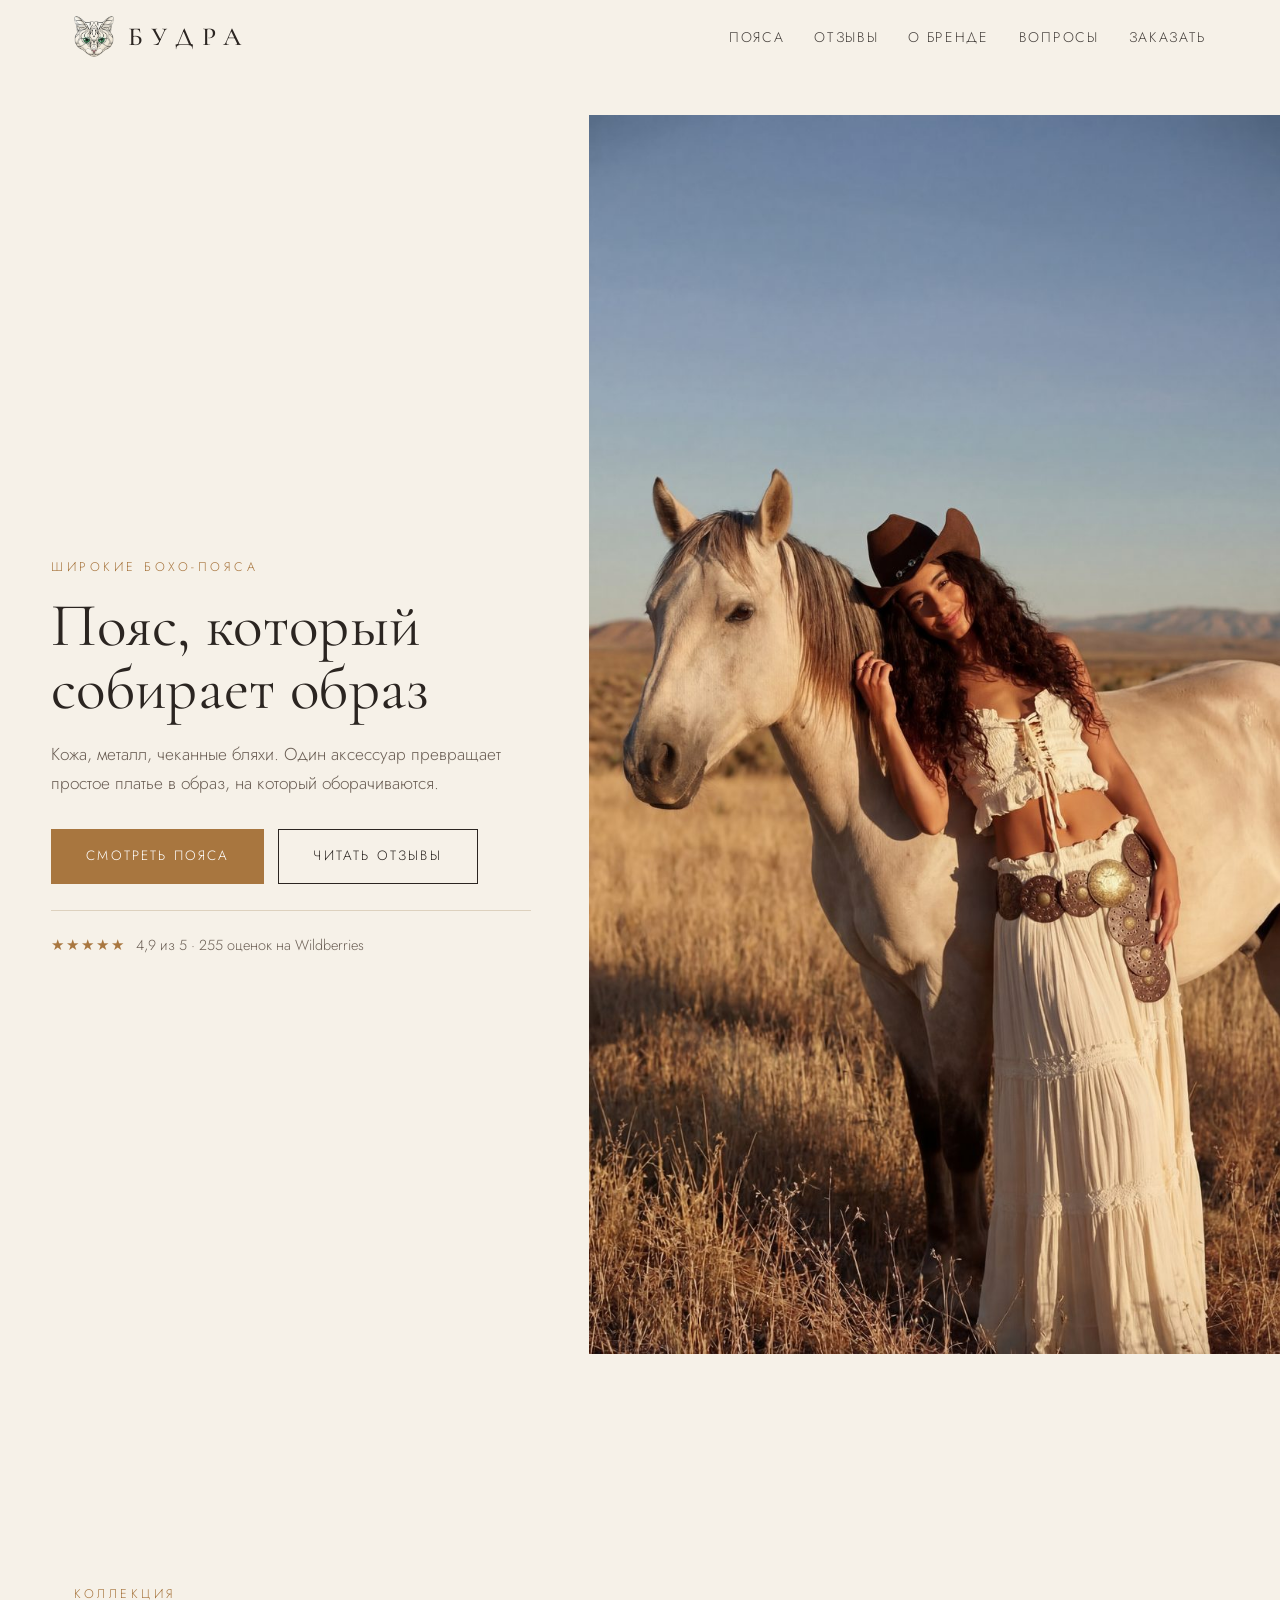
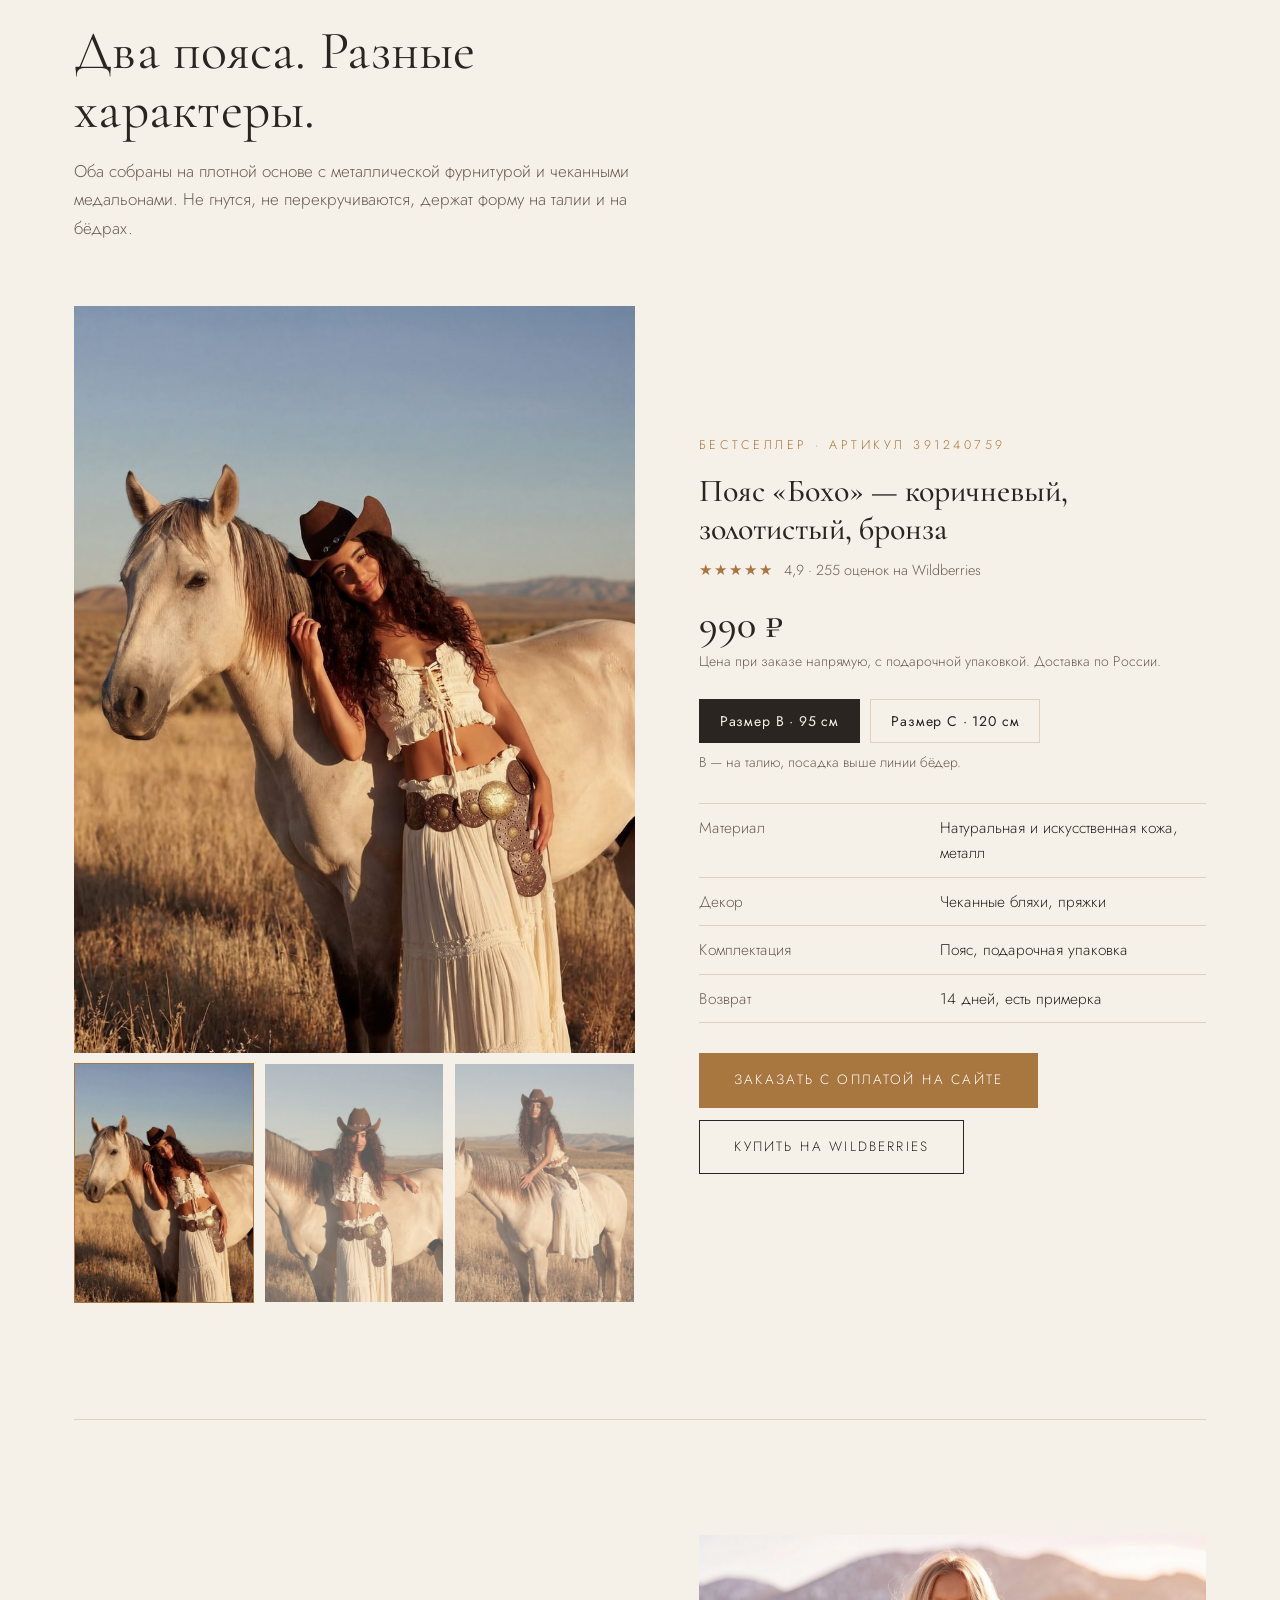
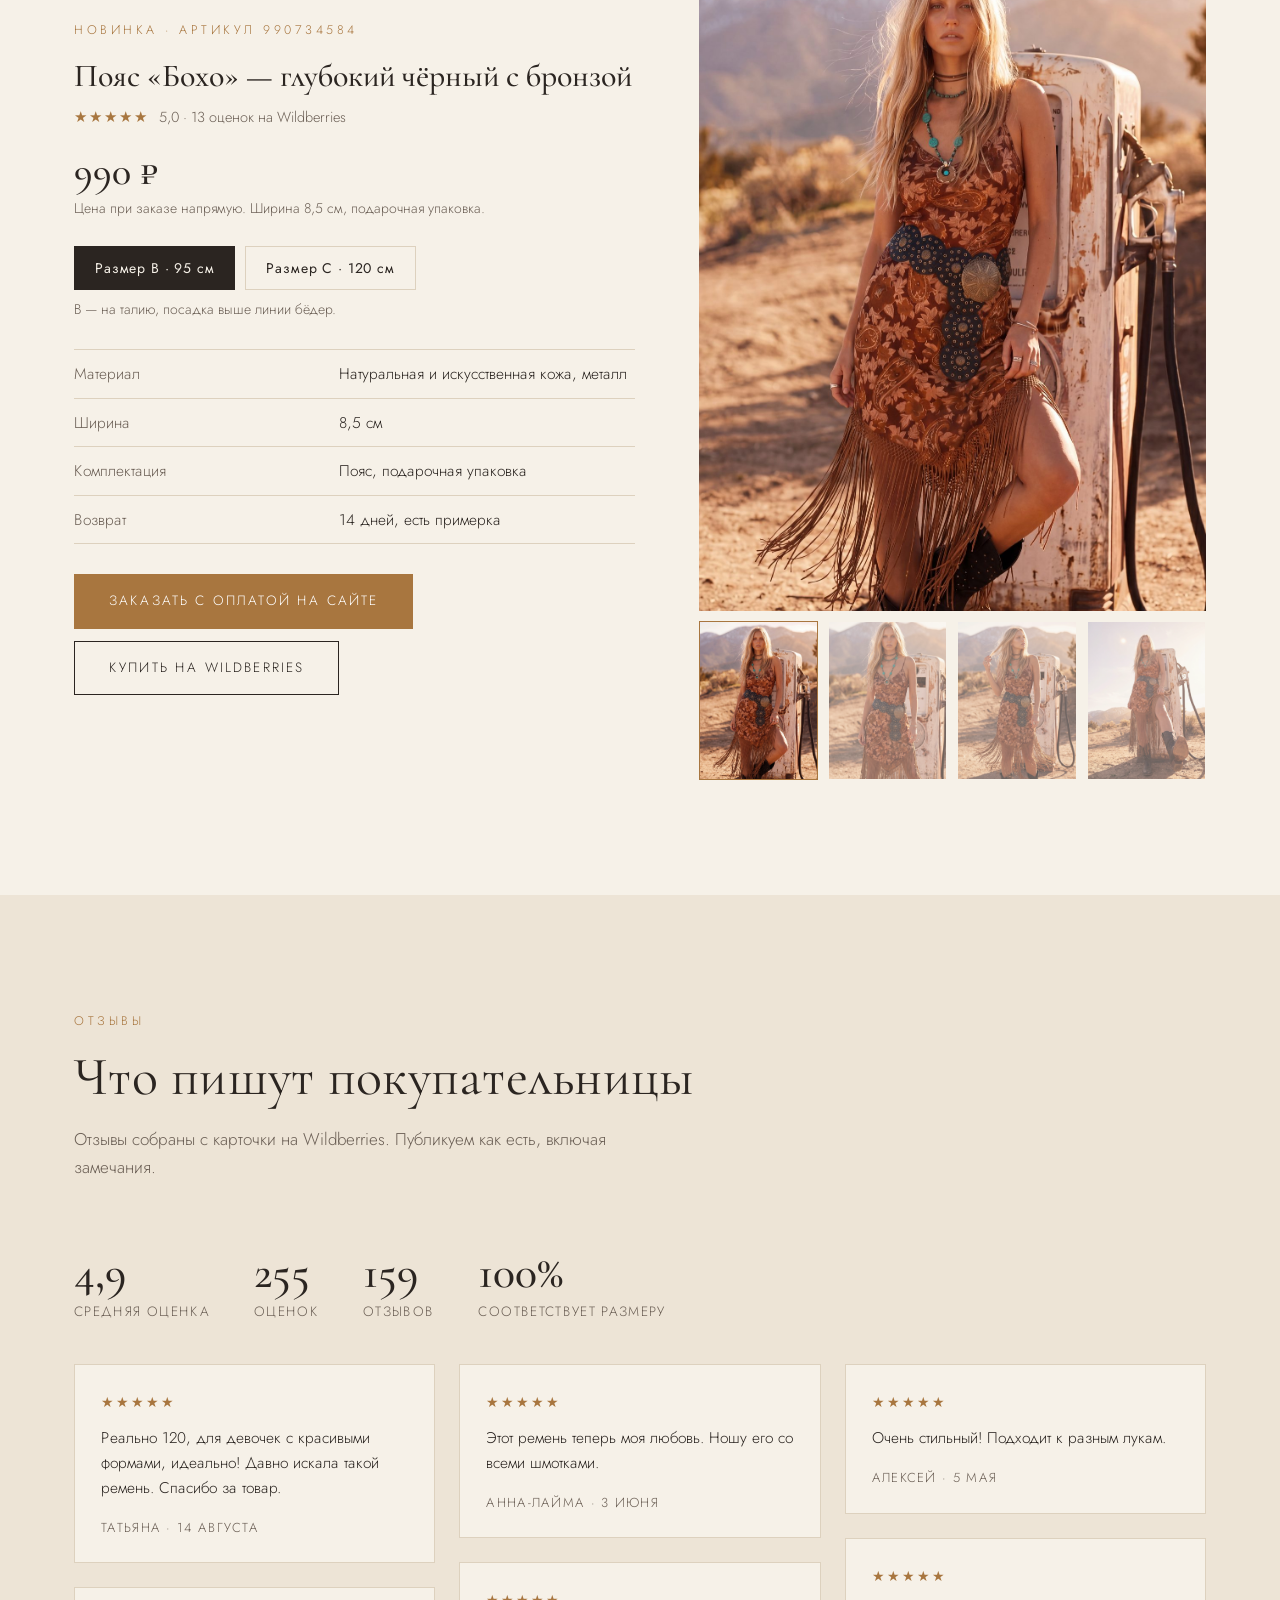
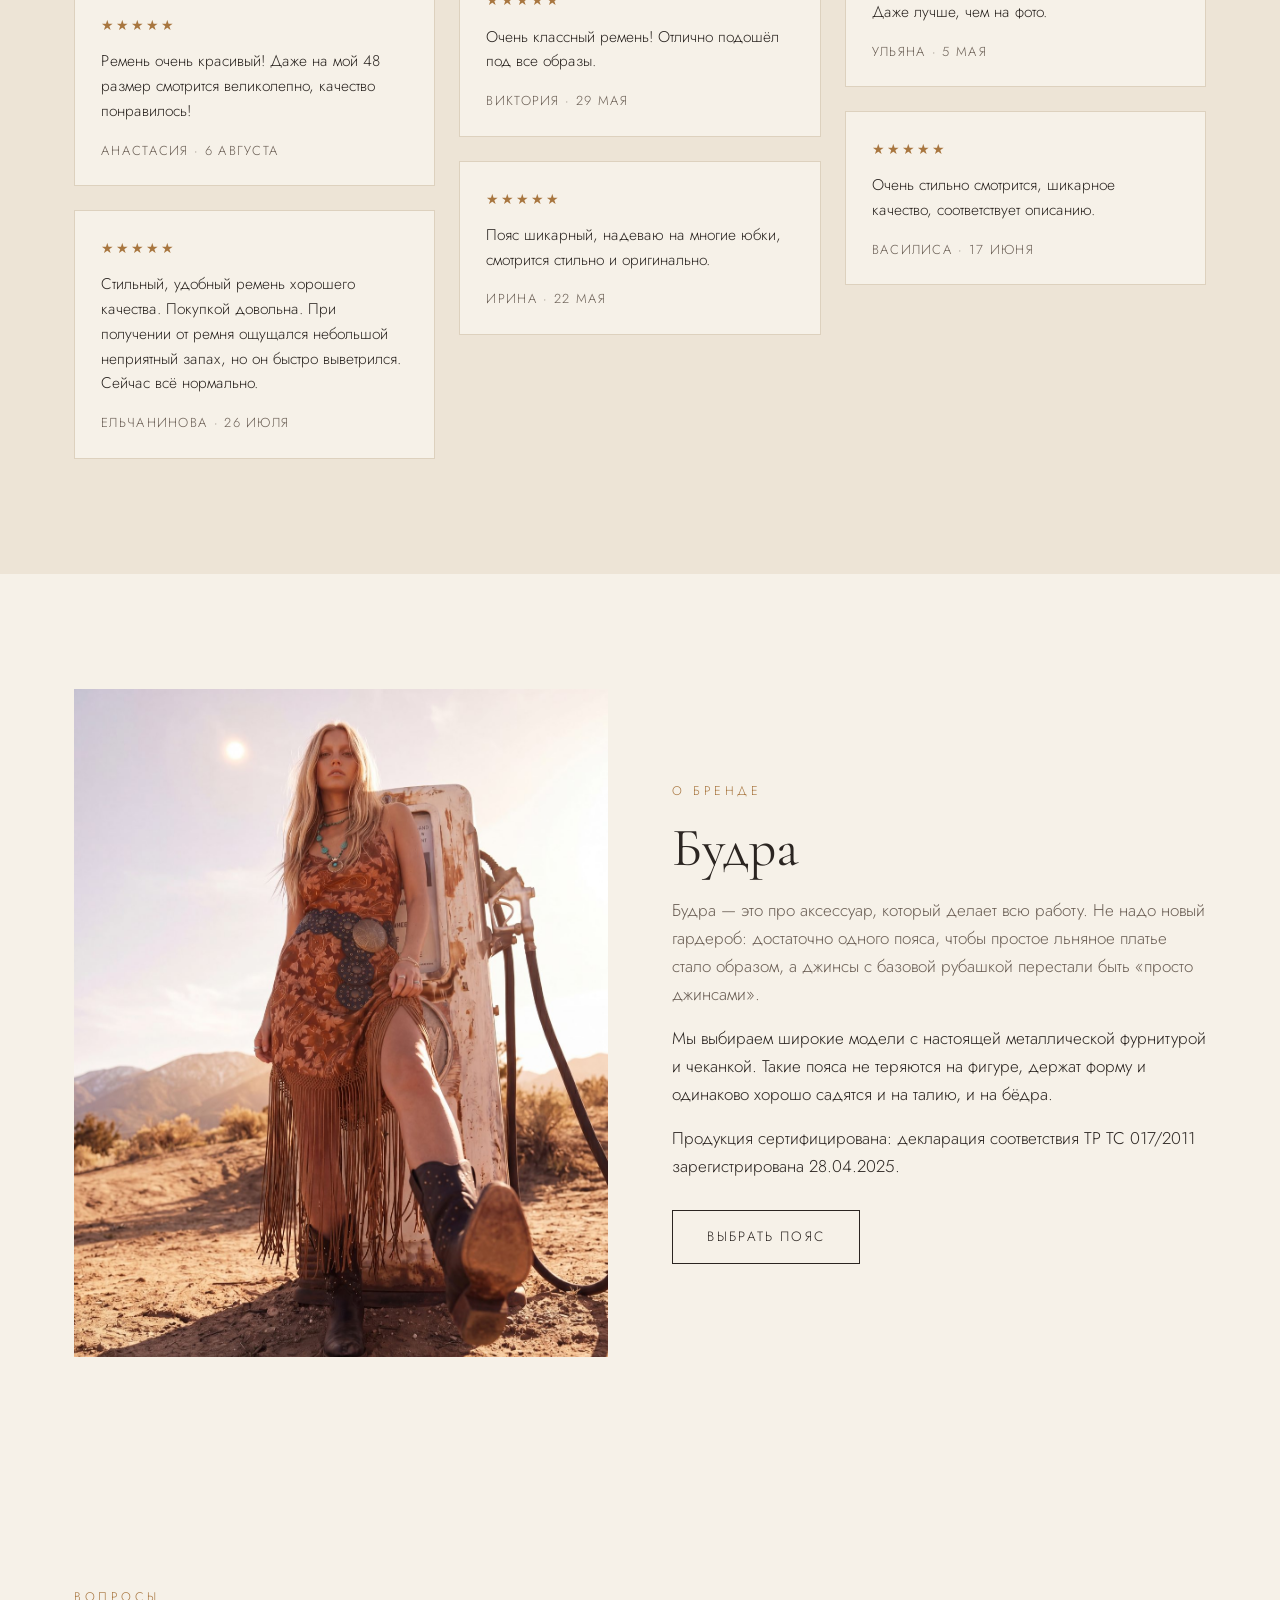
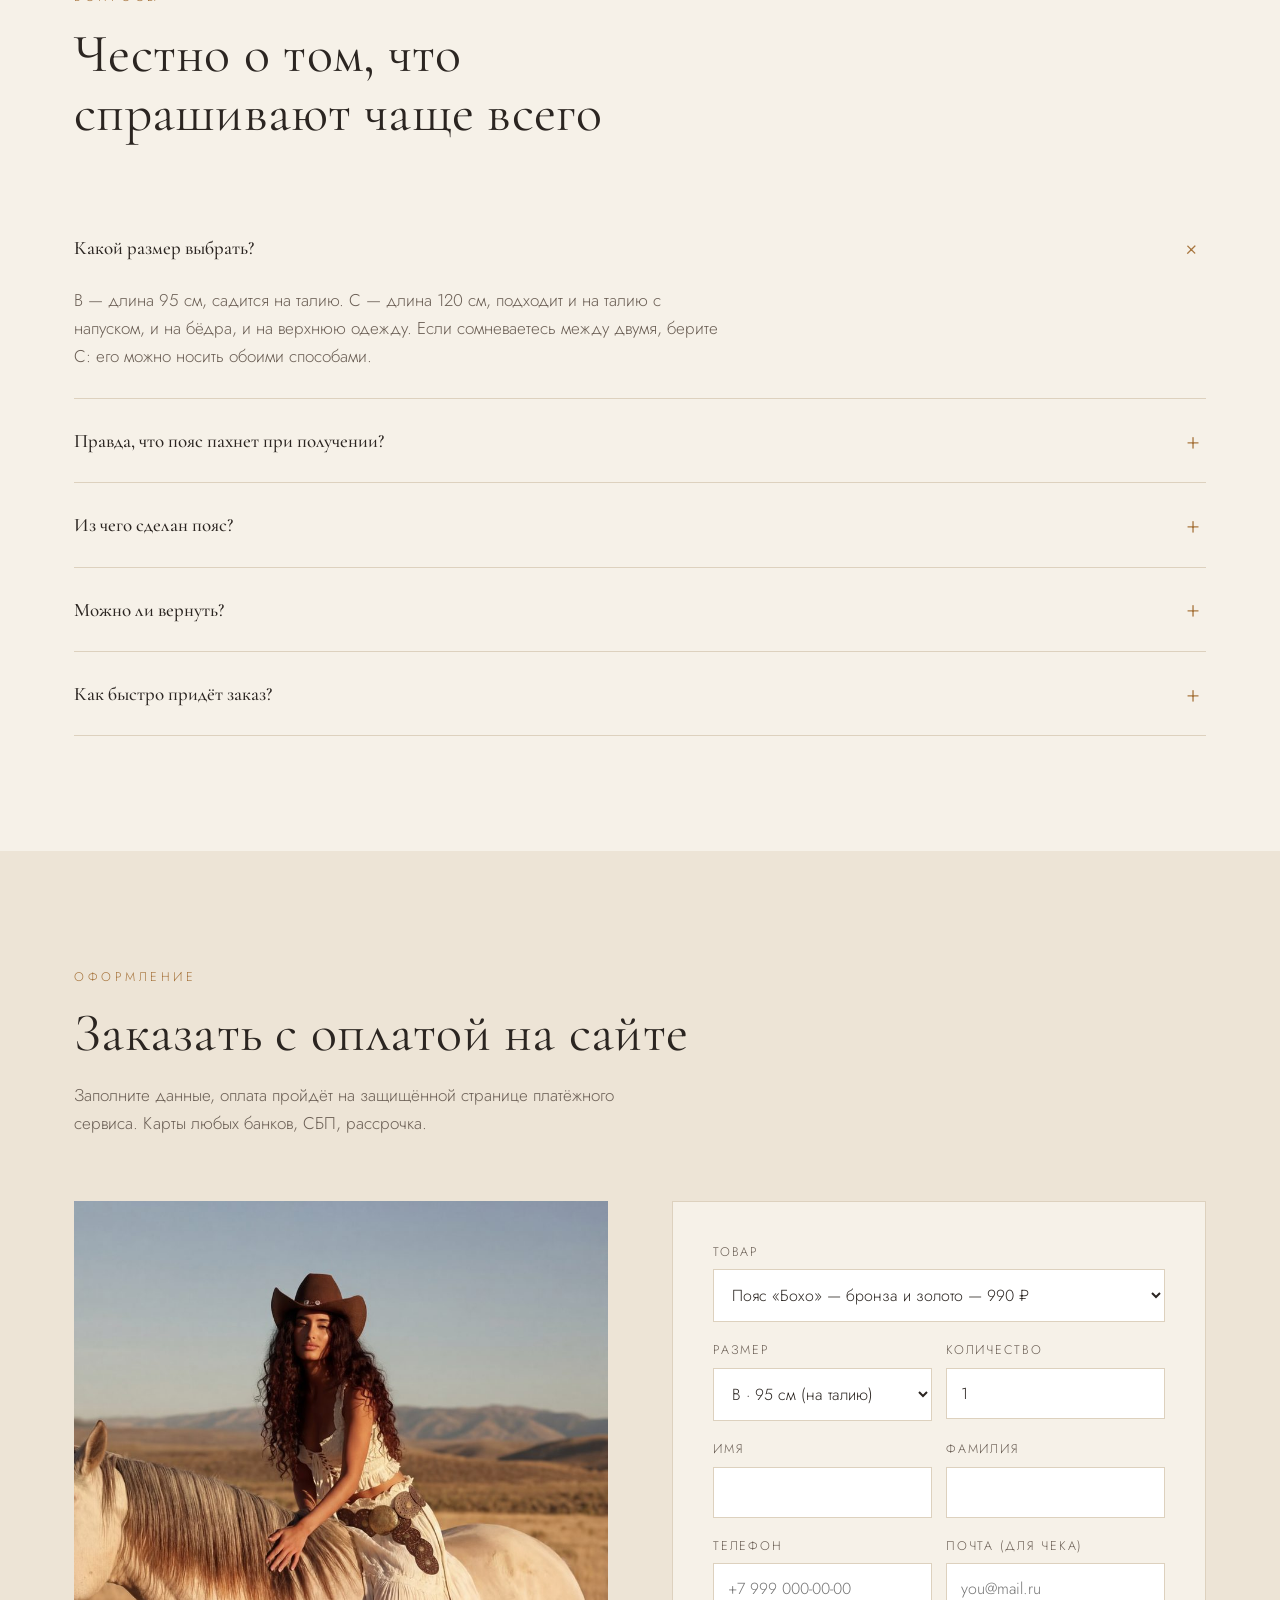
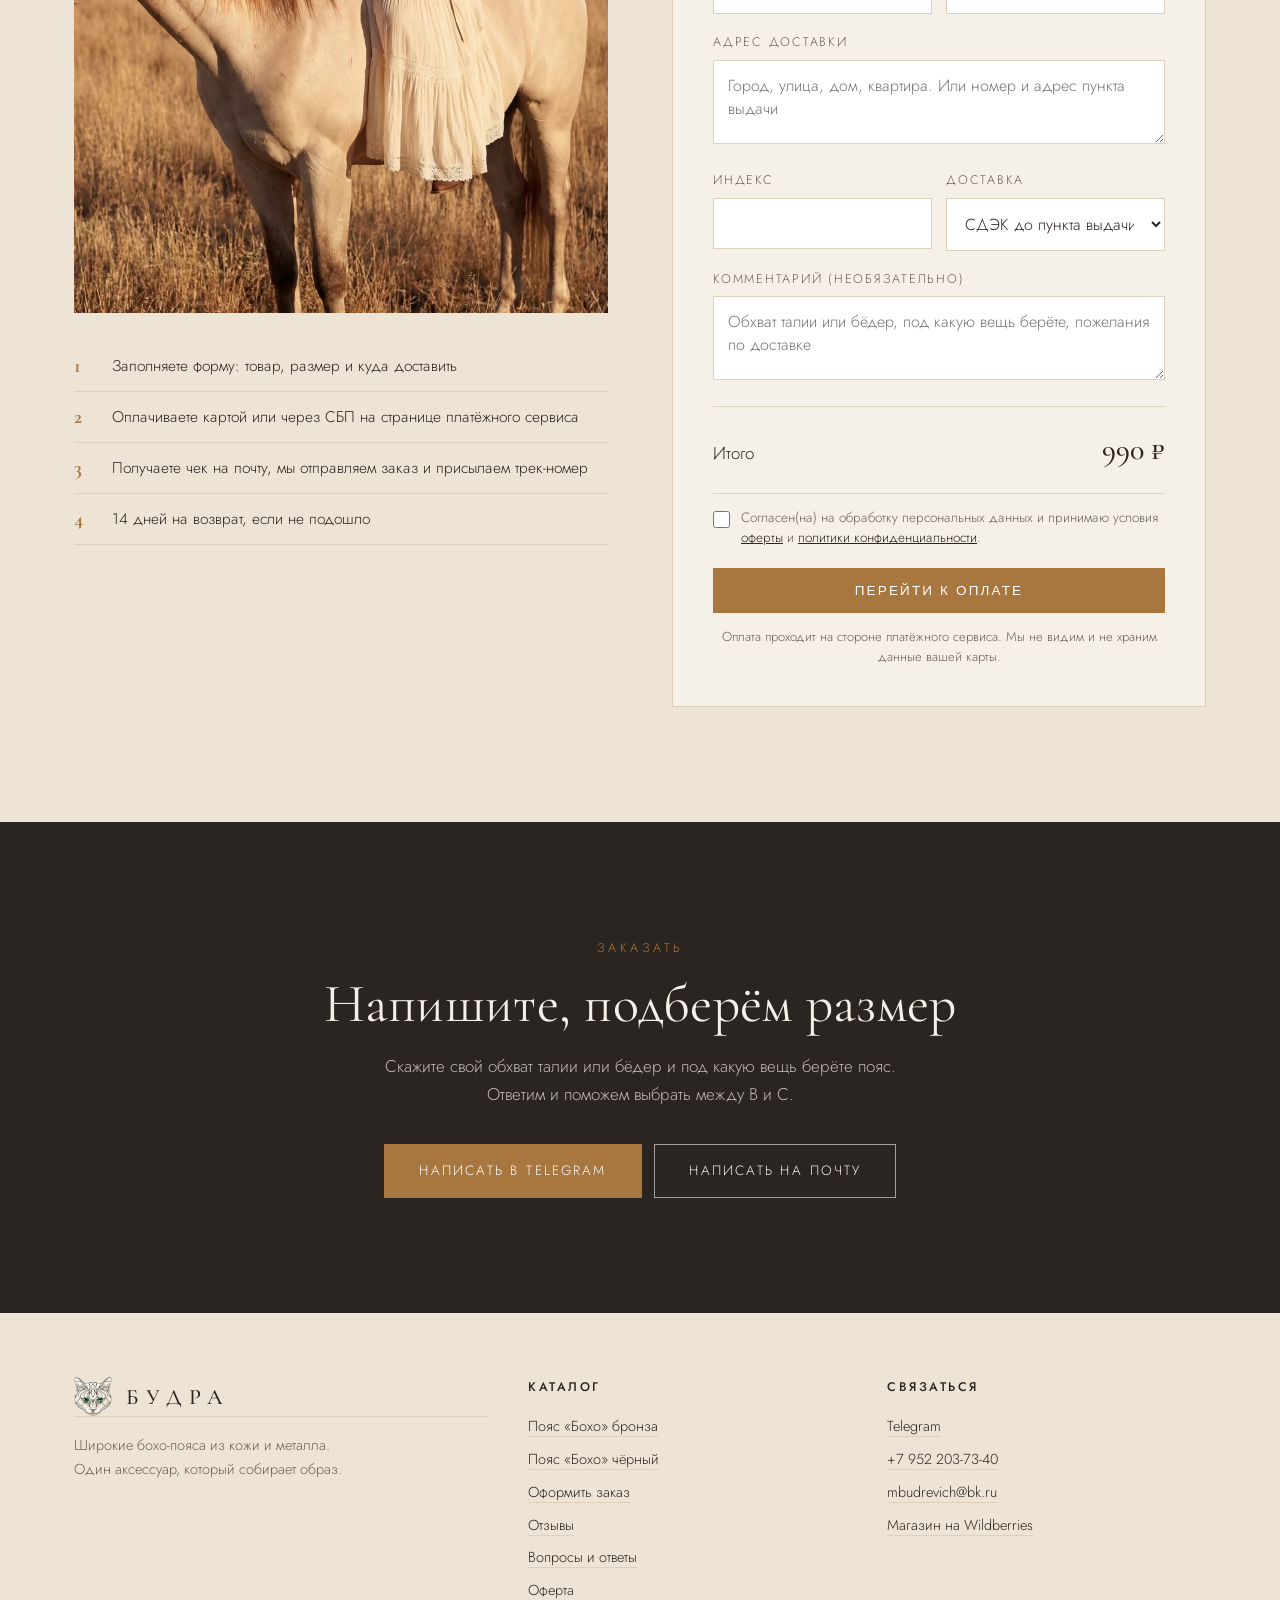
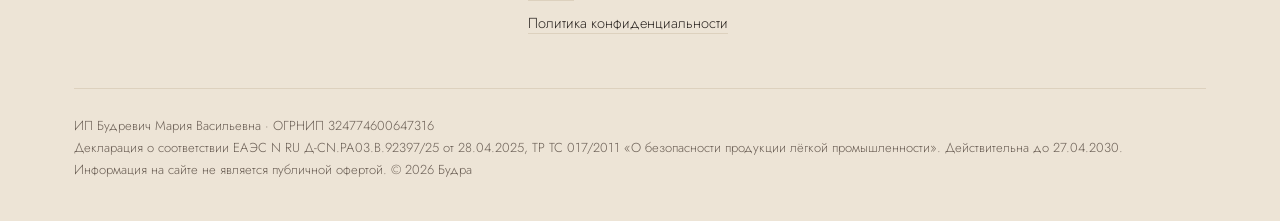
==== cases/budra/index.html @ 27a11c06 "Add files via upload" ====
<!DOCTYPE html>
<html lang="ru">
<head>
<meta charset="UTF-8">
<meta name="viewport" content="width=device-width, initial-scale=1">
<title>БУДРА — широкие бохо-пояса ручной сборки</title>
<meta name="description" content="Широкие женские пояса в стиле бохо: натуральная кожа и металл, чеканные бляхи, размеры 95 и 120 см. Рейтинг 4,9 на Wildberries, 255 оценок. Доставка по России.">
<link rel="icon" href="img/logo.png">
<meta property="og:title" content="БУДРА — широкие бохо-пояса">
<meta property="og:description" content="Пояса, которые собирают образ. Кожа, металл, чеканка.">
<meta property="og:image" content="img/boho-1.jpg">
<link rel="preconnect" href="https://fonts.googleapis.com">
<link rel="preconnect" href="https://fonts.gstatic.com" crossorigin>
<link href="https://fonts.googleapis.com/css2?family=Cormorant+Garamond:wght@300;400;500;600&family=Jost:wght@300;400;500&display=swap" rel="stylesheet">
<style>
:root{
  --sand:#F6F1E8;
  --sand-2:#EDE4D6;
  --ink:#2B2521;
  --ink-soft:#6B5F55;
  --bronze:#A8763F;
  --bronze-dark:#8A5F30;
  --line:#DDD1BE;
  --serif:'Cormorant Garamond', Georgia, 'Times New Roman', serif;
  --sans:'Jost', 'Helvetica Neue', Arial, sans-serif;
}
*{margin:0;padding:0;box-sizing:border-box}
html{scroll-behavior:smooth}
body{
  background:var(--sand);
  color:var(--ink);
  font-family:var(--sans);
  font-weight:300;
  font-size:17px;
  line-height:1.65;
  -webkit-font-smoothing:antialiased;
}
img{display:block;max-width:100%}
a{color:inherit}
.wrap{max-width:1180px;margin:0 auto;padding:0 24px}

/* ---------- NAV ---------- */
header{
  position:fixed;top:0;left:0;right:0;z-index:100;
  transition:box-shadow .35s ease, padding .35s ease;
  padding:16px 0;
  background:rgba(246,241,232,.94);
  -webkit-backdrop-filter:blur(10px);backdrop-filter:blur(10px);
}
header.solid{box-shadow:0 1px 0 var(--line);padding:10px 0}
.nav{display:flex;align-items:center;justify-content:space-between;gap:20px}
.brand{display:flex;align-items:center;gap:12px;text-decoration:none}
.brand img{width:40px;height:auto}
.brand span{
  font-family:var(--serif);font-size:26px;letter-spacing:.32em;
  text-transform:uppercase;font-weight:500;line-height:1;padding-left:2px;
}
.nav-links{display:flex;gap:30px;list-style:none;align-items:center}
.nav-links a{
  text-decoration:none;font-size:14px;letter-spacing:.12em;text-transform:uppercase;
  opacity:.85;transition:opacity .2s, border-color .2s;border-bottom:1px solid transparent;padding-bottom:2px;
}
.nav-links a:hover{opacity:1;border-color:var(--bronze)}
.burger{display:none;background:none;border:0;cursor:pointer;padding:8px;width:42px}
.burger i{display:block;height:1.5px;background:var(--ink);margin:5px 0}

/* ---------- HERO ---------- */
.hero{display:grid;grid-template-columns:.92fr 1.08fr;min-height:100svh;align-items:stretch}
.hero-text{
  display:flex;align-items:center;justify-content:flex-end;
  padding:clamp(100px,14vh,150px) clamp(28px,4.5vw,64px) clamp(56px,9vh,100px) clamp(24px,4vw,56px);
}
.hero-text-inner{max-width:530px}
.hero h1{
  font-family:var(--serif);font-weight:400;
  font-size:clamp(40px,4.8vw,74px);line-height:1.03;letter-spacing:.005em;margin-top:6px;
}
.hero p{color:var(--ink-soft);margin-top:20px;max-width:46ch;font-size:clamp(16px,1.35vw,19px)}
.hero-actions{display:flex;gap:14px;flex-wrap:wrap;margin-top:32px}
.hero-note{
  margin-top:26px;padding-top:22px;border-top:1px solid var(--line);
  font-size:14.5px;color:var(--ink-soft);display:flex;align-items:center;gap:10px;flex-wrap:wrap;
}
.hero-media{
  position:relative;overflow:hidden;background:var(--sand-2);
  display:flex;align-items:center;justify-content:center;
}
/* contain — фотография показывается целиком, без обрезки */
.hero-media img{width:100%;height:100%;object-fit:contain;object-position:center}

/* ---------- BUTTONS ---------- */
.btn{
  display:inline-block;padding:15px 34px;border:1px solid var(--bronze);
  background:var(--bronze);color:#fff;text-decoration:none;
  font-size:13.5px;letter-spacing:.16em;text-transform:uppercase;
  cursor:pointer;transition:background .25s,color .25s,border-color .25s,transform .15s;
}
.btn:hover{background:var(--bronze-dark);border-color:var(--bronze-dark)}
.btn:active{transform:translateY(1px)}
.btn.ghost{background:transparent;color:#fff;border-color:rgba(255,255,255,.75)}
.btn.ghost:hover{background:rgba(255,255,255,.14);border-color:#fff}
.btn.outline{background:transparent;color:var(--ink);border-color:var(--ink)}
.btn.outline:hover{background:var(--ink);color:var(--sand)}

/* ---------- SECTIONS ---------- */
section{padding:clamp(70px,9vw,120px) 0}
.eyebrow{
  font-size:12.5px;letter-spacing:.28em;text-transform:uppercase;
  color:var(--bronze);margin-bottom:16px;
}
h2{
  font-family:var(--serif);font-weight:400;
  font-size:clamp(31px,4.4vw,54px);line-height:1.1;letter-spacing:.005em;
}
h3{font-family:var(--serif);font-weight:500;font-size:clamp(23px,2.6vw,32px);line-height:1.2}
.lead{color:var(--ink-soft);max-width:56ch;margin-top:18px}
.sec-head{max-width:640px;margin-bottom:clamp(38px,5vw,64px)}

/* ---------- PRODUCT ---------- */
.product{display:grid;grid-template-columns:1.05fr .95fr;gap:clamp(32px,5vw,72px);align-items:center}
.product + .product{margin-top:clamp(70px,9vw,120px);padding-top:clamp(70px,9vw,120px);border-top:1px solid var(--line)}
.product.rev .gallery{order:2}
.gallery-main{position:relative;background:var(--sand-2);overflow:hidden;aspect-ratio:3/4}
.gallery-main img{width:100%;height:100%;object-fit:cover;transition:opacity .3s ease}
.thumbs{display:flex;gap:10px;margin-top:10px}
.thumbs button{
  flex:1;padding:0;border:1px solid transparent;background:none;cursor:pointer;
  aspect-ratio:3/4;overflow:hidden;transition:border-color .25s,opacity .25s;opacity:.62;
}
.thumbs button img{width:100%;height:100%;object-fit:cover}
.thumbs button.on,.thumbs button:hover{opacity:1;border-color:var(--bronze)}

.price-row{display:flex;align-items:baseline;gap:14px;margin:22px 0 6px}
.price{font-family:var(--serif);font-size:40px;font-weight:500;line-height:1}
.price-old{color:var(--ink-soft);text-decoration:line-through;font-size:19px}
.price-note{font-size:14px;color:var(--ink-soft)}
.rating{display:flex;align-items:center;gap:10px;font-size:14.5px;color:var(--ink-soft);margin-top:10px}
.stars{color:var(--bronze);letter-spacing:2px}

.sizes{display:flex;gap:10px;margin:26px 0 8px;flex-wrap:wrap}
.sizes button{
  padding:11px 20px;border:1px solid var(--line);background:transparent;cursor:pointer;
  font-family:var(--sans);font-size:14px;letter-spacing:.06em;transition:all .2s;color:var(--ink);
}
.sizes button.on{border-color:var(--ink);background:var(--ink);color:var(--sand)}
.size-hint{font-size:14px;color:var(--ink-soft);min-height:1.6em}

.specs{list-style:none;margin-top:28px;border-top:1px solid var(--line)}
.specs li{display:flex;gap:18px;padding:11px 0;border-bottom:1px solid var(--line);font-size:15.5px}
.specs span:first-child{flex:0 0 44%;color:var(--ink-soft)}
.buy{display:flex;gap:12px;flex-wrap:wrap;margin-top:30px}

/* ---------- REVIEWS ---------- */
.reviews{background:var(--sand-2)}
.rev-grid{columns:3;column-gap:24px}
.rev-card{
  break-inside:avoid;background:var(--sand);padding:26px 26px 24px;margin-bottom:24px;
  border:1px solid var(--line);
}
.rev-card .stars{font-size:14px}
.rev-card p{margin-top:12px;font-size:15.5px;line-height:1.6}
.rev-who{margin-top:16px;font-size:13px;letter-spacing:.1em;text-transform:uppercase;color:var(--ink-soft)}
.rev-sum{display:flex;gap:44px;flex-wrap:wrap;margin-bottom:44px}
.rev-sum div{line-height:1.2}
.rev-sum b{display:block;font-family:var(--serif);font-size:46px;font-weight:500}
.rev-sum small{font-size:13.5px;letter-spacing:.1em;text-transform:uppercase;color:var(--ink-soft)}

/* ---------- ABOUT ---------- */
.about{display:grid;grid-template-columns:1fr 1fr;gap:clamp(32px,5vw,72px);align-items:center}
.about img{aspect-ratio:4/5;object-fit:cover;width:100%}
.about p + p{margin-top:16px}

/* ---------- FAQ ---------- */
.faq details{border-bottom:1px solid var(--line);padding:4px 0}
.faq summary{
  cursor:pointer;list-style:none;padding:22px 40px 22px 0;position:relative;
  font-size:19px;font-family:var(--serif);font-weight:500;
}
.faq summary::-webkit-details-marker{display:none}
.faq summary::after{
  content:"+";position:absolute;right:6px;top:50%;transform:translateY(-50%);
  font-size:24px;color:var(--bronze);transition:transform .25s;font-family:var(--sans);font-weight:300;
}
.faq details[open] summary::after{transform:translateY(-50%) rotate(45deg)}
.faq details p{padding:0 40px 24px 0;color:var(--ink-soft);max-width:70ch}

/* ---------- ФОРМА ЗАКАЗА ---------- */
.order{background:var(--sand-2)}
.order-grid{display:grid;grid-template-columns:1fr 1fr;gap:clamp(32px,5vw,72px);align-items:start}
.order-side img{width:100%;aspect-ratio:3/4;object-fit:cover}
.order-side .steps{list-style:none;margin-top:28px}
.order-side .steps li{
  display:flex;gap:14px;padding:12px 0;border-bottom:1px solid var(--line);font-size:15.5px;
}
.order-side .steps b{
  font-family:var(--serif);font-size:20px;color:var(--bronze);flex:0 0 24px;line-height:1.3;
}
form.order-form{background:var(--sand);padding:clamp(24px,3.4vw,40px);border:1px solid var(--line)}
.field{margin-bottom:18px}
.field label{
  display:block;font-size:12.5px;letter-spacing:.14em;text-transform:uppercase;
  color:var(--ink-soft);margin-bottom:7px;
}
.field input,.field select,.field textarea{
  width:100%;padding:13px 14px;border:1px solid var(--line);background:#fff;
  font-family:var(--sans);font-size:16px;font-weight:300;color:var(--ink);border-radius:0;
  transition:border-color .2s;
}
.field input:focus,.field select:focus,.field textarea:focus{outline:none;border-color:var(--bronze)}
.field textarea{resize:vertical;min-height:84px}
.row2{display:grid;grid-template-columns:1fr 1fr;gap:14px}
.total{
  display:flex;justify-content:space-between;align-items:baseline;
  padding:18px 0;margin:6px 0 14px;border-top:1px solid var(--line);border-bottom:1px solid var(--line);
}
.total b{font-family:var(--serif);font-size:30px;font-weight:500}
.agree{display:flex;gap:11px;align-items:flex-start;font-size:13.5px;color:var(--ink-soft);line-height:1.5}
.agree input{margin-top:3px;width:17px;height:17px;flex:0 0 17px;accent-color:var(--bronze)}
.agree a{color:var(--ink)}
form.order-form .btn{width:100%;margin-top:20px;text-align:center;border:0}
.pay-note{margin-top:14px;font-size:13px;color:var(--ink-soft);text-align:center;line-height:1.5}
.form-msg{
  margin-top:14px;padding:13px 15px;border:1px solid var(--bronze);
  background:rgba(168,118,63,.08);font-size:14.5px;display:none;
}
.form-msg.on{display:block}

/* ---------- CTA ---------- */
.cta{background:var(--ink);color:var(--sand);text-align:center}
.cta h2{color:var(--sand)}
.cta .lead{color:rgba(246,241,232,.72);margin-left:auto;margin-right:auto}
.cta .buy{justify-content:center;margin-top:36px}
.cta .btn.outline{color:var(--sand);border-color:rgba(246,241,232,.6)}
.cta .btn.outline:hover{background:var(--sand);color:var(--ink)}

/* ---------- FOOTER ---------- */
footer{background:var(--sand-2);padding:64px 0 40px;font-size:14.5px;color:var(--ink-soft)}
.foot-grid{display:grid;grid-template-columns:1.3fr 1fr 1fr;gap:40px}
footer h4{
  font-family:var(--sans);font-weight:500;font-size:12.5px;letter-spacing:.2em;
  text-transform:uppercase;color:var(--ink);margin-bottom:16px;
}
footer a{color:var(--ink);text-decoration:none;border-bottom:1px solid var(--line)}
footer a:hover{border-color:var(--bronze)}
footer ul{list-style:none}
footer li{margin-bottom:9px}
.legal{margin-top:44px;padding-top:26px;border-top:1px solid var(--line);font-size:13px;line-height:1.7}

/* ---------- ANIM ---------- */
.fade{opacity:0;transform:translateY(22px);transition:opacity .8s ease,transform .8s ease}
.fade.in{opacity:1;transform:none}

/* ---------- MOBILE ---------- */
@media (max-width:900px){
  .rev-grid{columns:2}
  .product,.about,.order-grid{grid-template-columns:1fr}
  .order-side img{display:none}
  .product.rev .gallery{order:0}
  .foot-grid{grid-template-columns:1fr 1fr}
  .hero{grid-template-columns:1fr;min-height:0}
  .hero-media{order:-1;height:auto;padding-top:64px}
  .hero-media img{width:100%;height:auto;object-fit:contain}
  .hero-text{padding:36px 24px 60px;justify-content:flex-start}
  .hero-text-inner{max-width:640px}
}
@media (max-width:640px){
  body{font-size:16px}
  .rev-grid{columns:1}
  .nav-links{
    display:none;position:absolute;top:100%;left:0;right:0;
    background:var(--sand);flex-direction:column;gap:0;padding:8px 24px 20px;
    box-shadow:0 12px 24px rgba(0,0,0,.08);
  }
  .nav-links.open{display:flex}
  .nav-links li{width:100%;border-bottom:1px solid var(--line)}
  .nav-links a{display:block;padding:15px 0;color:var(--ink) !important;text-shadow:none !important}
  .burger{display:block}
  .foot-grid{grid-template-columns:1fr}
  .price{font-size:34px}
  .row2{grid-template-columns:1fr}
  .rev-sum{gap:28px}
  .rev-sum b{font-size:36px}
}
</style>
</head>
<body>

<header id="hdr">
  <div class="wrap nav">
    <a class="brand" href="#top">
      <img src="img/logo.png" alt="Будра">
      <span>Будра</span>
    </a>
    <button class="burger" id="burger" aria-label="Меню"><i></i><i></i><i></i></button>
    <ul class="nav-links" id="menu">
      <li><a href="#poyasa">Пояса</a></li>
      <li><a href="#otzyvy">Отзывы</a></li>
      <li><a href="#brend">О бренде</a></li>
      <li><a href="#faq">Вопросы</a></li>
      <li><a href="#zakaz">Заказать</a></li>
    </ul>
  </div>
</header>

<!-- HERO -->
<section class="hero" id="top">
  <div class="hero-text">
    <div class="hero-text-inner">
      <div class="eyebrow">Широкие бохо-пояса</div>
      <h1>Пояс, который собирает образ</h1>
      <p>Кожа, металл, чеканные бляхи. Один аксессуар превращает простое платье в образ, на который оборачиваются.</p>
      <div class="hero-actions">
        <a class="btn" href="#poyasa">Смотреть пояса</a>
        <a class="btn outline" href="#otzyvy">Читать отзывы</a>
      </div>
      <div class="hero-note">
        <span class="stars">★★★★★</span>
        <span>4,9 из 5 · 255 оценок на Wildberries</span>
      </div>
    </div>
  </div>
  <div class="hero-media">
    <img src="img/boho-1.jpg" alt="Широкий бохо-пояс на длинном платье">
  </div>
</section>

<!-- PRODUCTS -->
<section id="poyasa">
  <div class="wrap">
    <div class="sec-head fade">
      <div class="eyebrow">Коллекция</div>
      <h2>Два пояса. Разные характеры.</h2>
      <p class="lead">Оба собраны на плотной основе с металлической фурнитурой и чеканными медальонами. Не гнутся, не перекручиваются, держат форму на талии и на бёдрах.</p>
    </div>

    <!-- ТОВАР 1 -->
    <article class="product fade" data-product="boho">
      <div class="gallery">
        <div class="gallery-main"><img id="main-boho" src="img/boho-1.jpg" alt="Бохо-пояс, бронза и золото"></div>
        <div class="thumbs" data-for="boho">
          <button class="on" data-src="img/boho-1.jpg"><img src="img/boho-1.jpg" alt=""></button>
          <button data-src="img/boho-2.jpg"><img src="img/boho-2.jpg" alt=""></button>
          <button data-src="img/boho-3.jpg"><img src="img/boho-3.jpg" alt=""></button>
        </div>
      </div>
      <div class="info">
        <div class="eyebrow">Бестселлер · артикул 391240759</div>
        <h3>Пояс «Бохо» — коричневый, золотистый, бронза</h3>
        <div class="rating"><span class="stars">★★★★★</span> 4,9 · 255 оценок на Wildberries</div>
        <div class="price-row">
          <span class="price">990 ₽</span>
        </div>
        <div class="price-note">Цена при заказе напрямую, с подарочной упаковкой. Доставка по России.</div>

        <div class="sizes" data-for="boho">
          <button class="on" data-len="95">Размер B · 95 см</button>
          <button data-len="120">Размер C · 120 см</button>
        </div>
        <div class="size-hint" id="hint-boho">B — на талию, посадка выше линии бёдер.</div>

        <ul class="specs">
          <li><span>Материал</span><span>Натуральная и искусственная кожа, металл</span></li>
          <li><span>Декор</span><span>Чеканные бляхи, пряжки</span></li>
          <li><span>Комплектация</span><span>Пояс, подарочная упаковка</span></li>
          <li><span>Возврат</span><span>14 дней, есть примерка</span></li>
        </ul>

        <div class="buy">
          <a class="btn" href="#zakaz">Заказать с оплатой на сайте</a>
          <a class="btn outline" href="https://www.wildberries.ru/catalog/391240759/detail.aspx" target="_blank" rel="noopener">Купить на Wildberries</a>
        </div>
      </div>
    </article>

    <!-- ТОВАР 2 -->
    <article class="product rev fade" data-product="black">
      <div class="gallery">
        <div class="gallery-main"><img id="main-black" src="img/black-1.jpg" alt="Чёрный бохо-пояс с бронзовой бляхой"></div>
        <div class="thumbs" data-for="black">
          <button class="on" data-src="img/black-1.jpg"><img src="img/black-1.jpg" alt=""></button>
          <button data-src="img/black-2.jpg"><img src="img/black-2.jpg" alt=""></button>
          <button data-src="img/black-3.jpg"><img src="img/black-3.jpg" alt=""></button>
          <button data-src="img/black-4.jpg"><img src="img/black-4.jpg" alt=""></button>
        </div>
      </div>
      <div class="info">
        <div class="eyebrow">Новинка · артикул 990734584</div>
        <h3>Пояс «Бохо» — глубокий чёрный с бронзой</h3>
        <div class="rating"><span class="stars">★★★★★</span> 5,0 · 13 оценок на Wildberries</div>
        <div class="price-row">
          <span class="price">990 ₽</span>
        </div>
        <div class="price-note">Цена при заказе напрямую. Ширина 8,5 см, подарочная упаковка.</div>

        <div class="sizes" data-for="black">
          <button class="on" data-len="95">Размер B · 95 см</button>
          <button data-len="120">Размер C · 120 см</button>
        </div>
        <div class="size-hint" id="hint-black">B — на талию, посадка выше линии бёдер.</div>

        <ul class="specs">
          <li><span>Материал</span><span>Натуральная и искусственная кожа, металл</span></li>
          <li><span>Ширина</span><span>8,5 см</span></li>
          <li><span>Комплектация</span><span>Пояс, подарочная упаковка</span></li>
          <li><span>Возврат</span><span>14 дней, есть примерка</span></li>
        </ul>

        <div class="buy">
          <a class="btn" href="#zakaz">Заказать с оплатой на сайте</a>
          <a class="btn outline" href="https://www.wildberries.ru/catalog/990734584/detail.aspx" target="_blank" rel="noopener">Купить на Wildberries</a>
        </div>
      </div>
    </article>
  </div>
</section>

<!-- REVIEWS -->
<section class="reviews" id="otzyvy">
  <div class="wrap">
    <div class="sec-head fade">
      <div class="eyebrow">Отзывы</div>
      <h2>Что пишут покупательницы</h2>
      <p class="lead">Отзывы собраны с карточки на Wildberries. Публикуем как есть, включая замечания.</p>
    </div>

    <div class="rev-sum fade">
      <div><b>4,9</b><small>Средняя оценка</small></div>
      <div><b>255</b><small>Оценок</small></div>
      <div><b>159</b><small>Отзывов</small></div>
      <div><b>100%</b><small>Соответствует размеру</small></div>
    </div>

    <div class="rev-grid fade">
      <div class="rev-card">
        <div class="stars">★★★★★</div>
        <p>Реально 120, для девочек с красивыми формами, идеально! Давно искала такой ремень. Спасибо за товар.</p>
        <div class="rev-who">Татьяна · 14 августа</div>
      </div>
      <div class="rev-card">
        <div class="stars">★★★★★</div>
        <p>Ремень очень красивый! Даже на мой 48 размер смотрится великолепно, качество понравилось!</p>
        <div class="rev-who">Анастасия · 6 августа</div>
      </div>
      <div class="rev-card">
        <div class="stars">★★★★★</div>
        <p>Стильный, удобный ремень хорошего качества. Покупкой довольна. При получении от ремня ощущался небольшой неприятный запах, но он быстро выветрился. Сейчас всё нормально.</p>
        <div class="rev-who">Ельчанинова · 26 июля</div>
      </div>
      <div class="rev-card">
        <div class="stars">★★★★★</div>
        <p>Этот ремень теперь моя любовь. Ношу его со всеми шмотками.</p>
        <div class="rev-who">Анна-Лайма · 3 июня</div>
      </div>
      <div class="rev-card">
        <div class="stars">★★★★★</div>
        <p>Очень классный ремень! Отлично подошёл под все образы.</p>
        <div class="rev-who">Виктория · 29 мая</div>
      </div>
      <div class="rev-card">
        <div class="stars">★★★★★</div>
        <p>Пояс шикарный, надеваю на многие юбки, смотрится стильно и оригинально.</p>
        <div class="rev-who">Ирина · 22 мая</div>
      </div>
      <div class="rev-card">
        <div class="stars">★★★★★</div>
        <p>Очень стильный! Подходит к разным лукам.</p>
        <div class="rev-who">Алексей · 5 мая</div>
      </div>
      <div class="rev-card">
        <div class="stars">★★★★★</div>
        <p>Даже лучше, чем на фото.</p>
        <div class="rev-who">Ульяна · 5 мая</div>
      </div>
      <div class="rev-card">
        <div class="stars">★★★★★</div>
        <p>Очень стильно смотрится, шикарное качество, соответствует описанию.</p>
        <div class="rev-who">Василиса · 17 июня</div>
      </div>
    </div>
  </div>
</section>

<!-- ABOUT -->
<section id="brend">
  <div class="wrap about">
    <img class="fade" src="img/black-4.jpg" alt="Бохо-пояс в образе">
    <div class="fade">
      <div class="eyebrow">О бренде</div>
      <h2>Будра</h2>
      <p class="lead">Будра — это про аксессуар, который делает всю работу. Не надо новый гардероб: достаточно одного пояса, чтобы простое льняное платье стало образом, а джинсы с базовой рубашкой перестали быть «просто джинсами».</p>
      <p>Мы выбираем широкие модели с настоящей металлической фурнитурой и чеканкой. Такие пояса не теряются на фигуре, держат форму и одинаково хорошо садятся и на талию, и на бёдра.</p>
      <p>Продукция сертифицирована: декларация соответствия ТР ТС 017/2011 зарегистрирована 28.04.2025.</p>
      <div class="buy"><a class="btn outline" href="#poyasa">Выбрать пояс</a></div>
    </div>
  </div>
</section>

<!-- FAQ -->
<section id="faq">
  <div class="wrap">
    <div class="sec-head fade">
      <div class="eyebrow">Вопросы</div>
      <h2>Честно о том, что спрашивают чаще всего</h2>
    </div>
    <div class="faq fade">
      <details open>
        <summary>Какой размер выбрать?</summary>
        <p>B — длина 95 см, садится на талию. C — длина 120 см, подходит и на талию с напуском, и на бёдра, и на верхнюю одежду. Если сомневаетесь между двумя, берите C: его можно носить обоими способами.</p>
      </details>
      <details>
        <summary>Правда, что пояс пахнет при получении?</summary>
        <p>Да, у части покупательниц первые дни ощущается запах кожи и клея. Это отмечено в отзывах, и мы это не прячем. Запах выветривается за несколько дней, если подержать пояс на воздухе. Если он вам мешает, оформляйте возврат: 14 дней, без объяснений.</p>
      </details>
      <details>
        <summary>Из чего сделан пояс?</summary>
        <p>Натуральная и искусственная кожа, металлическая фурнитура и чеканные бляхи. Состав указан в декларации соответствия ТР ТС 017/2011.</p>
      </details>
      <details>
        <summary>Можно ли вернуть?</summary>
        <p>Да. 14 дней на возврат, при заказе на Wildberries доступна примерка перед выкупом.</p>
      </details>
      <details>
        <summary>Как быстро придёт заказ?</summary>
        <p>При заказе на Wildberries — по стандартным срокам площадки, обычно 2–5 дней. При заказе напрямую сроки и способ доставки согласуем в переписке.</p>
      </details>
    </div>
  </div>
</section>

<!-- ФОРМА ЗАКАЗА -->
<section class="order" id="zakaz">
  <div class="wrap">
    <div class="sec-head fade">
      <div class="eyebrow">Оформление</div>
      <h2>Заказать с оплатой на сайте</h2>
      <p class="lead">Заполните данные, оплата пройдёт на защищённой странице платёжного сервиса. Карты любых банков, СБП, рассрочка.</p>
    </div>

    <div class="order-grid">
      <div class="order-side fade">
        <img src="img/boho-3.jpg" alt="Бохо-пояс">
        <ul class="steps">
          <li><b>1</b><span>Заполняете форму: товар, размер и куда доставить</span></li>
          <li><b>2</b><span>Оплачиваете картой или через СБП на странице платёжного сервиса</span></li>
          <li><b>3</b><span>Получаете чек на почту, мы отправляем заказ и присылаем трек-номер</span></li>
          <li><b>4</b><span>14 дней на возврат, если не подошло</span></li>
        </ul>
      </div>

      <form class="order-form fade" id="orderForm" novalidate>
        <div class="field">
          <label for="f-item">Товар</label>
          <select id="f-item">
            <option value="Пояс «Бохо» — коричневый, золотистый, бронза" data-price="990">Пояс «Бохо» — бронза и золото — 990 ₽</option>
            <option value="Пояс «Бохо» — глубокий чёрный с бронзой" data-price="990">Пояс «Бохо» — чёрный с бронзой — 990 ₽</option>
          </select>
        </div>

        <div class="row2">
          <div class="field">
            <label for="f-size">Размер</label>
            <select id="f-size">
              <option value="B · 95 см">B · 95 см (на талию)</option>
              <option value="C · 120 см">C · 120 см (универсальный)</option>
            </select>
          </div>
          <div class="field">
            <label for="f-qty">Количество</label>
            <input id="f-qty" type="number" min="1" max="10" value="1" inputmode="numeric">
          </div>
        </div>

        <div class="row2">
          <div class="field">
            <label for="f-first">Имя</label>
            <input id="f-first" type="text" autocomplete="given-name" required>
          </div>
          <div class="field">
            <label for="f-last">Фамилия</label>
            <input id="f-last" type="text" autocomplete="family-name" required>
          </div>
        </div>

        <div class="row2">
          <div class="field">
            <label for="f-phone">Телефон</label>
            <input id="f-phone" type="tel" placeholder="+7 999 000-00-00" autocomplete="tel" required>
          </div>
          <div class="field">
            <label for="f-email">Почта (для чека)</label>
            <input id="f-email" type="email" placeholder="you@mail.ru" autocomplete="email" required>
          </div>
        </div>

        <div class="field">
          <label for="f-addr">Адрес доставки</label>
          <textarea id="f-addr" placeholder="Город, улица, дом, квартира. Или номер и адрес пункта выдачи" autocomplete="street-address" required></textarea>
        </div>

        <div class="row2">
          <div class="field">
            <label for="f-zip">Индекс</label>
            <input id="f-zip" type="text" inputmode="numeric" autocomplete="postal-code">
          </div>
          <div class="field">
            <label for="f-delivery">Доставка</label>
            <select id="f-delivery">
              <option>СДЭК до пункта выдачи</option>
              <option>СДЭК курьером до двери</option>
              <option>Почта России</option>
              <option>Самовывоз, Москва</option>
            </select>
          </div>
        </div>

        <div class="field">
          <label for="f-note">Комментарий (необязательно)</label>
          <textarea id="f-note" placeholder="Обхват талии или бёдер, под какую вещь берёте, пожелания по доставке"></textarea>
        </div>

        <div class="total">
          <span>Итого</span>
          <b id="f-total">990 ₽</b>
        </div>

        <label class="agree">
          <input type="checkbox" id="f-agree">
          <span>Согласен(на) на обработку персональных данных и принимаю условия
            <a href="oferta.html" target="_blank">оферты</a> и
            <a href="politika.html" target="_blank">политики конфиденциальности</a>.</span>
        </label>

        <button class="btn" type="submit">Перейти к оплате</button>
        <div class="pay-note">Оплата проходит на стороне платёжного сервиса. Мы не видим и не храним данные вашей карты.</div>
        <div class="form-msg" id="formMsg"></div>
      </form>
    </div>
  </div>
</section>

<!-- CTA -->
<section class="cta" id="kontakty">
  <div class="wrap">
    <div class="eyebrow">Заказать</div>
    <h2>Напишите, подберём размер</h2>
    <p class="lead">Скажите свой обхват талии или бёдер и под какую вещь берёте пояс. Ответим и поможем выбрать между B и C.</p>
    <div class="buy">
      <a class="btn" data-tg href="#">Написать в Telegram</a>
      <a class="btn outline" href="mailto:mbudrevich@bk.ru?subject=%D0%97%D0%B0%D0%BA%D0%B0%D0%B7%20%D0%BF%D0%BE%D1%8F%D1%81%D0%B0%20%D0%91%D1%83%D0%B4%D1%80%D0%B0">Написать на почту</a>
    </div>
  </div>
</section>

<footer>
  <div class="wrap">
    <div class="foot-grid">
      <div>
        <a class="brand" href="#top" style="margin-bottom:16px">
          <img src="img/logo.png" alt="Будра" style="width:38px">
          <span style="font-size:22px;color:var(--ink)">Будра</span>
        </a>
        <p style="max-width:36ch">Широкие бохо-пояса из кожи и металла. Один аксессуар, который собирает образ.</p>
      </div>
      <div>
        <h4>Каталог</h4>
        <ul>
          <li><a href="#poyasa">Пояс «Бохо» бронза</a></li>
          <li><a href="#poyasa">Пояс «Бохо» чёрный</a></li>
          <li><a href="#zakaz">Оформить заказ</a></li>
          <li><a href="#otzyvy">Отзывы</a></li>
          <li><a href="#faq">Вопросы и ответы</a></li>
          <li><a href="oferta.html">Оферта</a></li>
          <li><a href="politika.html">Политика конфиденциальности</a></li>
        </ul>
      </div>
      <div>
        <h4>Связаться</h4>
        <ul>
          <li><a data-tg href="#">Telegram</a></li>
          <li><a href="tel:+79522037340">+7 952 203-73-40</a></li>
          <li><a href="mailto:mbudrevich@bk.ru">mbudrevich@bk.ru</a></li>
          <li><a href="https://www.wildberries.ru/catalog/391240759/detail.aspx" target="_blank" rel="noopener">Магазин на Wildberries</a></li>
        </ul>
      </div>
    </div>
    <div class="legal">
      ИП Будревич Мария Васильевна · ОГРНИП 324774600647316<br>
      Декларация о соответствии ЕАЭС N RU Д-CN.РА03.В.92397/25 от 28.04.2025, ТР ТС 017/2011 «О безопасности продукции лёгкой промышленности». Действительна до 27.04.2030.<br>
      Информация на сайте не является публичной офертой. © 2026 Будра
    </div>
  </div>
</footer>

<script>
/* =====================================================================
   НАСТРОЙКА ОПЛАТЫ  —  МАША, МЕНЯТЬ ТОЛЬКО ЗДЕСЬ

   1. Регистрируешься в Продамус, получаешь адрес своей платёжной формы.
      Он выглядит так:  https://твоймагазин.payform.ru/
   2. Вставляешь его в строчку PAYFORM ниже вместо слова ЗАМЕНИ.
   3. Всё. Форма сама соберёт заказ и отправит человека на оплату.

   Пока PAYFORM не заполнен, кнопка «Перейти к оплате» не ломается:
   она соберёт весь заказ текстом и откроет Telegram. То есть продавать
   можно уже сегодня, а Продамус подключить позже.
   ===================================================================== */
var PAYFORM  = 'ЗАМЕНИ';          // например: 'https://budra.payform.ru/'
var TELEGRAM = 'budra96';         // ник без собачки
/* ===================================================================== */

// подставляем ссылку на Telegram во все кнопки
(function(){
  var url = (TELEGRAM && TELEGRAM !== 'ЗАМЕНИ')
    ? 'https://t.me/' + TELEGRAM.replace('@','')
    : 'mailto:mbudrevich@bk.ru';
  document.querySelectorAll('[data-tg]').forEach(function(a){
    a.setAttribute('href', url);
    if (url.indexOf('http') === 0) a.setAttribute('target','_blank');
  });
})();

// форма заказа
var form = document.getElementById('orderForm');
if (form) {
  var elItem  = document.getElementById('f-item'),
      elQty   = document.getElementById('f-qty'),
      elTotal = document.getElementById('f-total'),
      msg     = document.getElementById('formMsg');

  function price(){ return parseInt(elItem.selectedOptions[0].dataset.price, 10); }
  function qty(){ return Math.max(1, Math.min(10, parseInt(elQty.value, 10) || 1)); }
  function recalc(){ elTotal.textContent = (price() * qty()).toLocaleString('ru-RU') + ' ₽'; }
  elItem.addEventListener('change', recalc);
  elQty.addEventListener('input', recalc);
  recalc();

  function val(id){ return document.getElementById(id).value.trim(); }

  function show(text){ msg.textContent = text; msg.classList.add('on'); }

  form.addEventListener('submit', function(e){
    e.preventDefault();
    msg.classList.remove('on');

    var first = val('f-first'), last = val('f-last'),
        phone = val('f-phone'), email = val('f-email'), addr = val('f-addr');

    if (!first || !last)  return show('Заполните имя и фамилию.');
    if (phone.replace(/\D/g,'').length < 10) return show('Проверьте номер телефона.');
    if (!/^[^@\s]+@[^@\s]+\.[^@\s]+$/.test(email)) return show('Проверьте адрес почты, на неё придёт чек.');
    if (addr.length < 8) return show('Укажите адрес доставки или пункт выдачи.');
    if (!document.getElementById('f-agree').checked)
      return show('Поставьте галочку согласия, без неё мы не можем принять заказ.');

    var fio     = last + ' ' + first,
        name    = elItem.value + ', размер ' + val('f-size'),
        full    = addr + (val('f-zip') ? ', индекс ' + val('f-zip') : ''),
        order   = 'BUDRA-' + Date.now().toString().slice(-8);

    if (PAYFORM && PAYFORM.indexOf('payform.ru') !== -1) {
      var p = new URLSearchParams();
      p.set('order_id', order);
      p.set('customer_phone', phone);
      p.set('customer_email', email);
      p.set('products[0][name]', name);
      p.set('products[0][price]', price());
      p.set('products[0][quantity]', qty());
      p.set('_param_fio', fio);
      p.set('_param_dostavka', val('f-delivery'));
      p.set('_param_adres', full);
      if (val('f-note')) p.set('_param_kommentariy', val('f-note'));
      p.set('urlReturn', location.href.split('#')[0]);
      p.set('urlSuccess', location.href.split('#')[0] + '?paid=1');
      window.location.href = PAYFORM.replace(/\/?$/, '/') + '?' + p.toString();
      return;
    }

    // оплата ещё не подключена — собираем заказ текстом и уводим в Telegram
    var t = 'Здравствуйте! Заказ ' + order + '\n\n' +
            'Товар: ' + name + '\n' +
            'Количество: ' + qty() + '\n' +
            'Сумма: ' + (price() * qty()) + ' ₽\n\n' +
            'ФИО: ' + fio + '\n' +
            'Телефон: ' + phone + '\n' +
            'Почта: ' + email + '\n' +
            'Доставка: ' + val('f-delivery') + '\n' +
            'Адрес: ' + full +
            (val('f-note') ? '\n\nКомментарий: ' + val('f-note') : '');

    function go(){
      if (TELEGRAM && TELEGRAM !== 'ЗАМЕНИ')
        window.open('https://t.me/' + TELEGRAM.replace('@',''), '_blank');
      else
        window.location.href = 'mailto:mbudrevich@bk.ru?subject=' +
          encodeURIComponent('Заказ ' + order) + '&body=' + encodeURIComponent(t);
    }
    if (navigator.clipboard && navigator.clipboard.writeText) {
      navigator.clipboard.writeText(t).then(function(){
        show('Заказ скопирован. Откроется Telegram: просто вставьте сообщение и отправьте, мы пришлём ссылку на оплату.');
        go();
      }, function(){ show('Заказ собран:\n\n' + t); go(); });
    } else {
      show('Заказ собран:\n\n' + t); go();
    }
  });

  // возврат после успешной оплаты
  if (location.search.indexOf('paid=1') !== -1) {
    show('Оплата прошла. Чек придёт на почту, трек-номер пришлём в течение суток. Спасибо!');
    document.getElementById('zakaz').scrollIntoView();
  }
}

// шапка меняет вид при скролле
var hdr = document.getElementById('hdr');
function onScroll(){
  if (window.scrollY > window.innerHeight * 0.72) hdr.classList.add('solid');
  else hdr.classList.remove('solid');
}
window.addEventListener('scroll', onScroll, {passive:true});
onScroll();

// мобильное меню
var burger = document.getElementById('burger'), menu = document.getElementById('menu');
burger.addEventListener('click', function(){ menu.classList.toggle('open'); });
menu.addEventListener('click', function(e){ if (e.target.tagName === 'A') menu.classList.remove('open'); });

// галереи
document.querySelectorAll('.thumbs').forEach(function(box){
  var key = box.dataset.for;
  var main = document.getElementById('main-' + key);
  box.querySelectorAll('button').forEach(function(b){
    b.addEventListener('click', function(){
      box.querySelectorAll('button').forEach(function(x){ x.classList.remove('on'); });
      b.classList.add('on');
      main.style.opacity = 0;
      setTimeout(function(){ main.src = b.dataset.src; main.style.opacity = 1; }, 160);
    });
  });
});

// выбор размера
var HINTS = {
  '95':  'B — на талию, посадка выше линии бёдер.',
  '120': 'C — универсальный: на талию с напуском, на бёдра и поверх верхней одежды.'
};
document.querySelectorAll('.sizes').forEach(function(box){
  var hint = document.getElementById('hint-' + box.dataset.for);
  box.querySelectorAll('button').forEach(function(b){
    b.addEventListener('click', function(){
      box.querySelectorAll('button').forEach(function(x){ x.classList.remove('on'); });
      b.classList.add('on');
      hint.textContent = HINTS[b.dataset.len];
    });
  });
});

// появление блоков при скролле
var io = new IntersectionObserver(function(entries){
  entries.forEach(function(en){ if (en.isIntersecting){ en.target.classList.add('in'); io.unobserve(en.target); } });
}, {threshold:0.12});
document.querySelectorAll('.fade').forEach(function(el){ io.observe(el); });
</script>
</body>
</html>
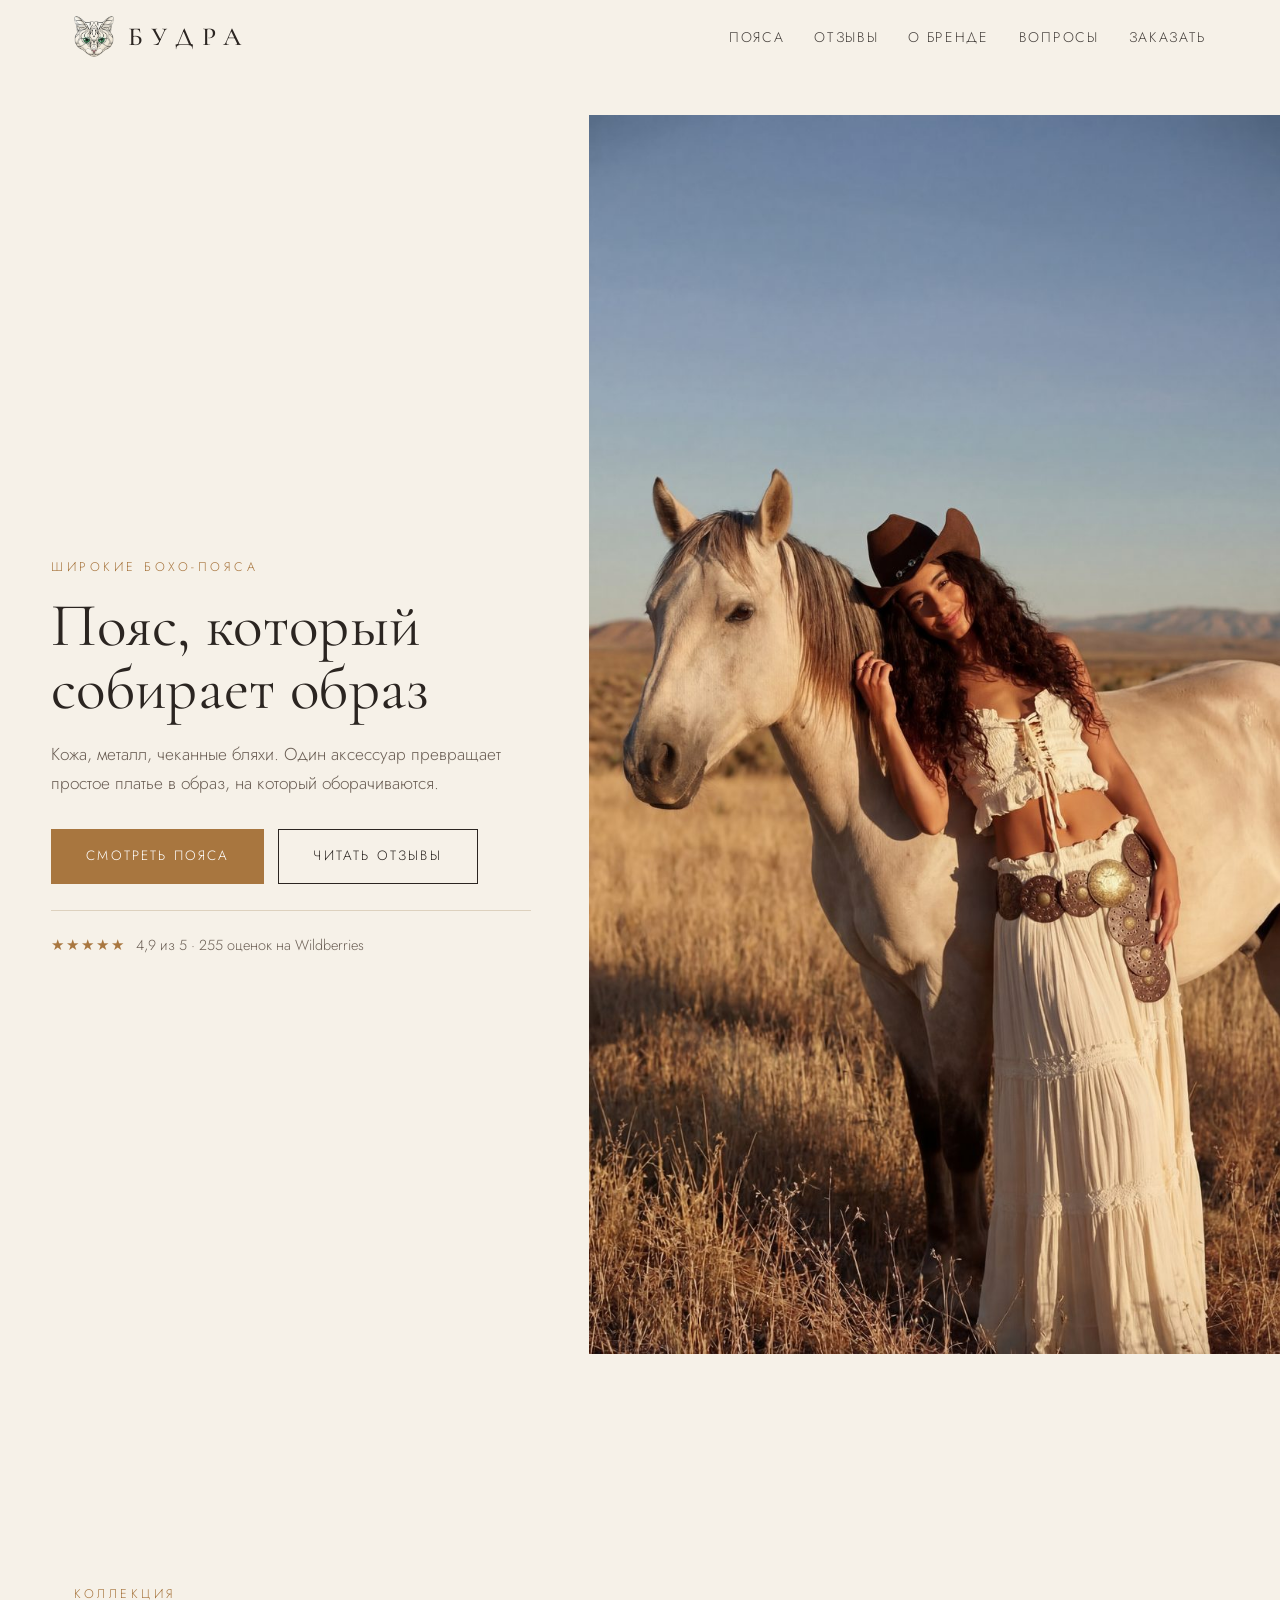
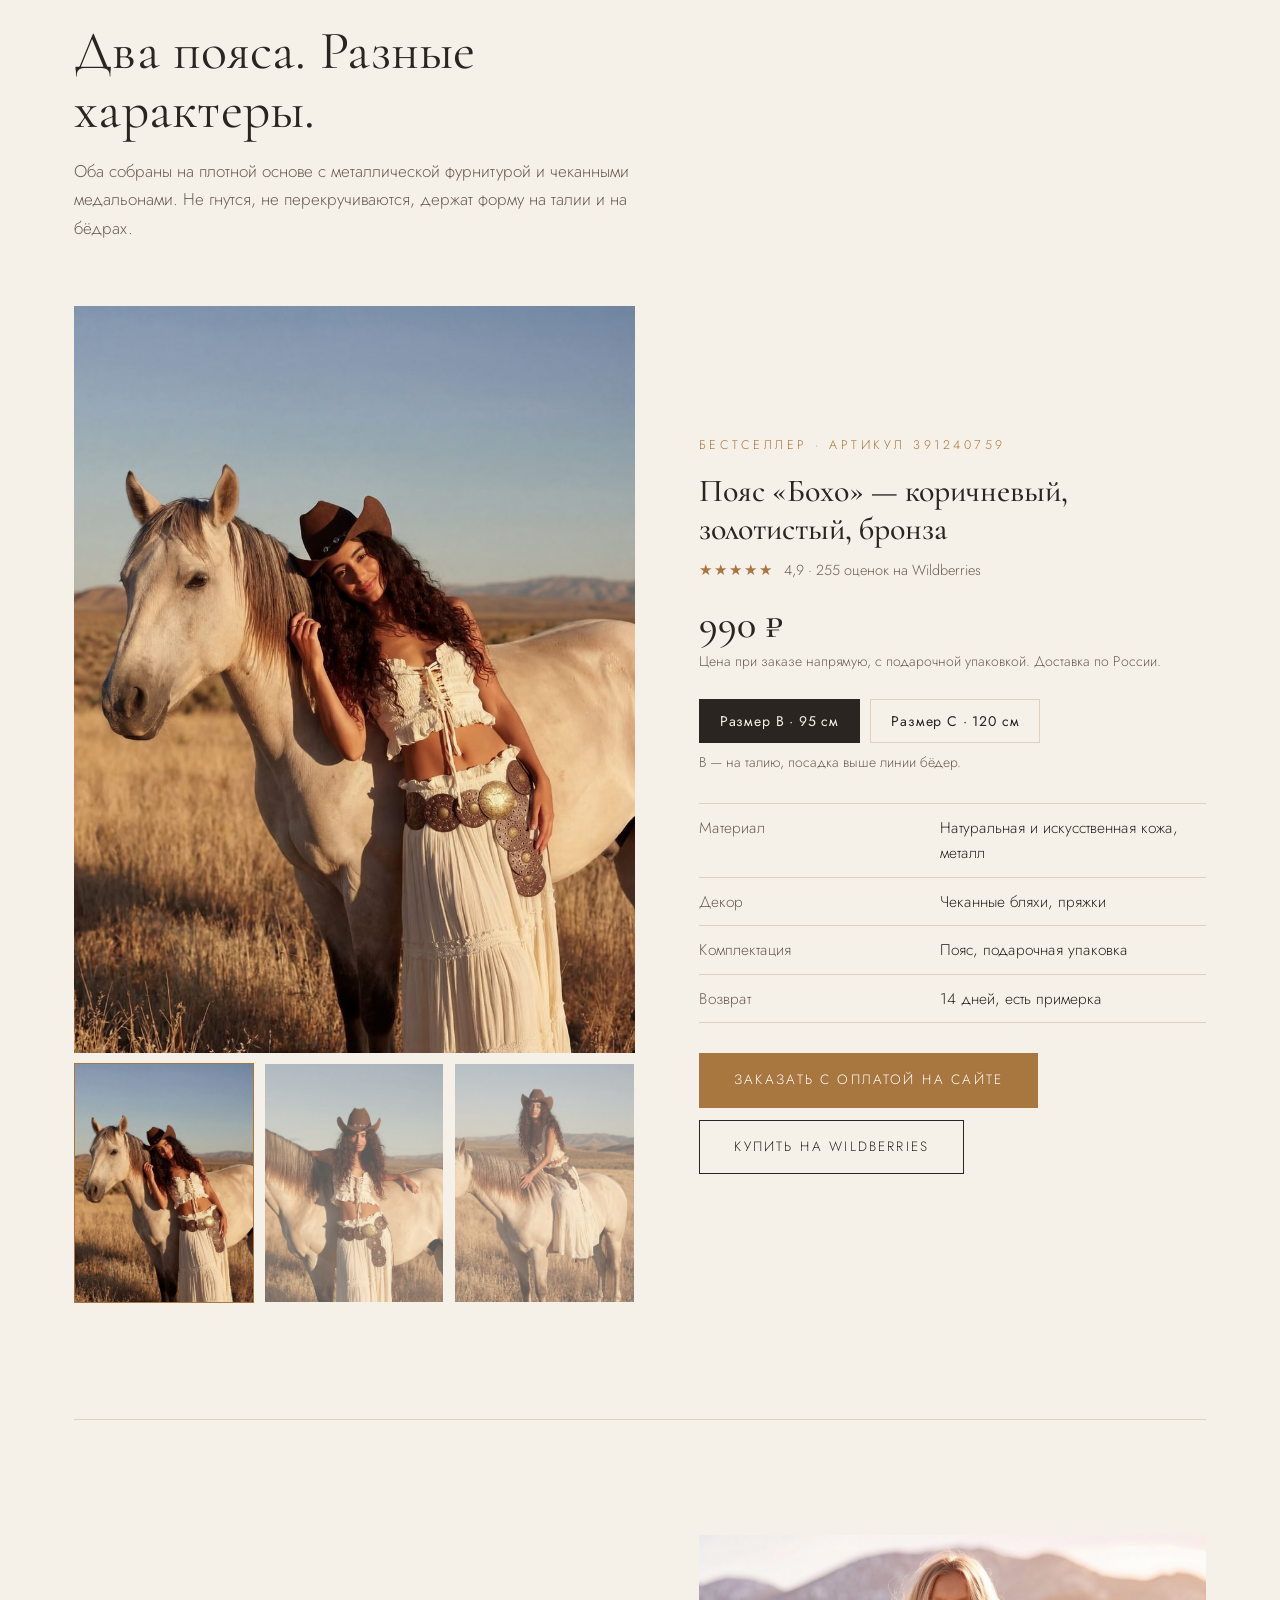
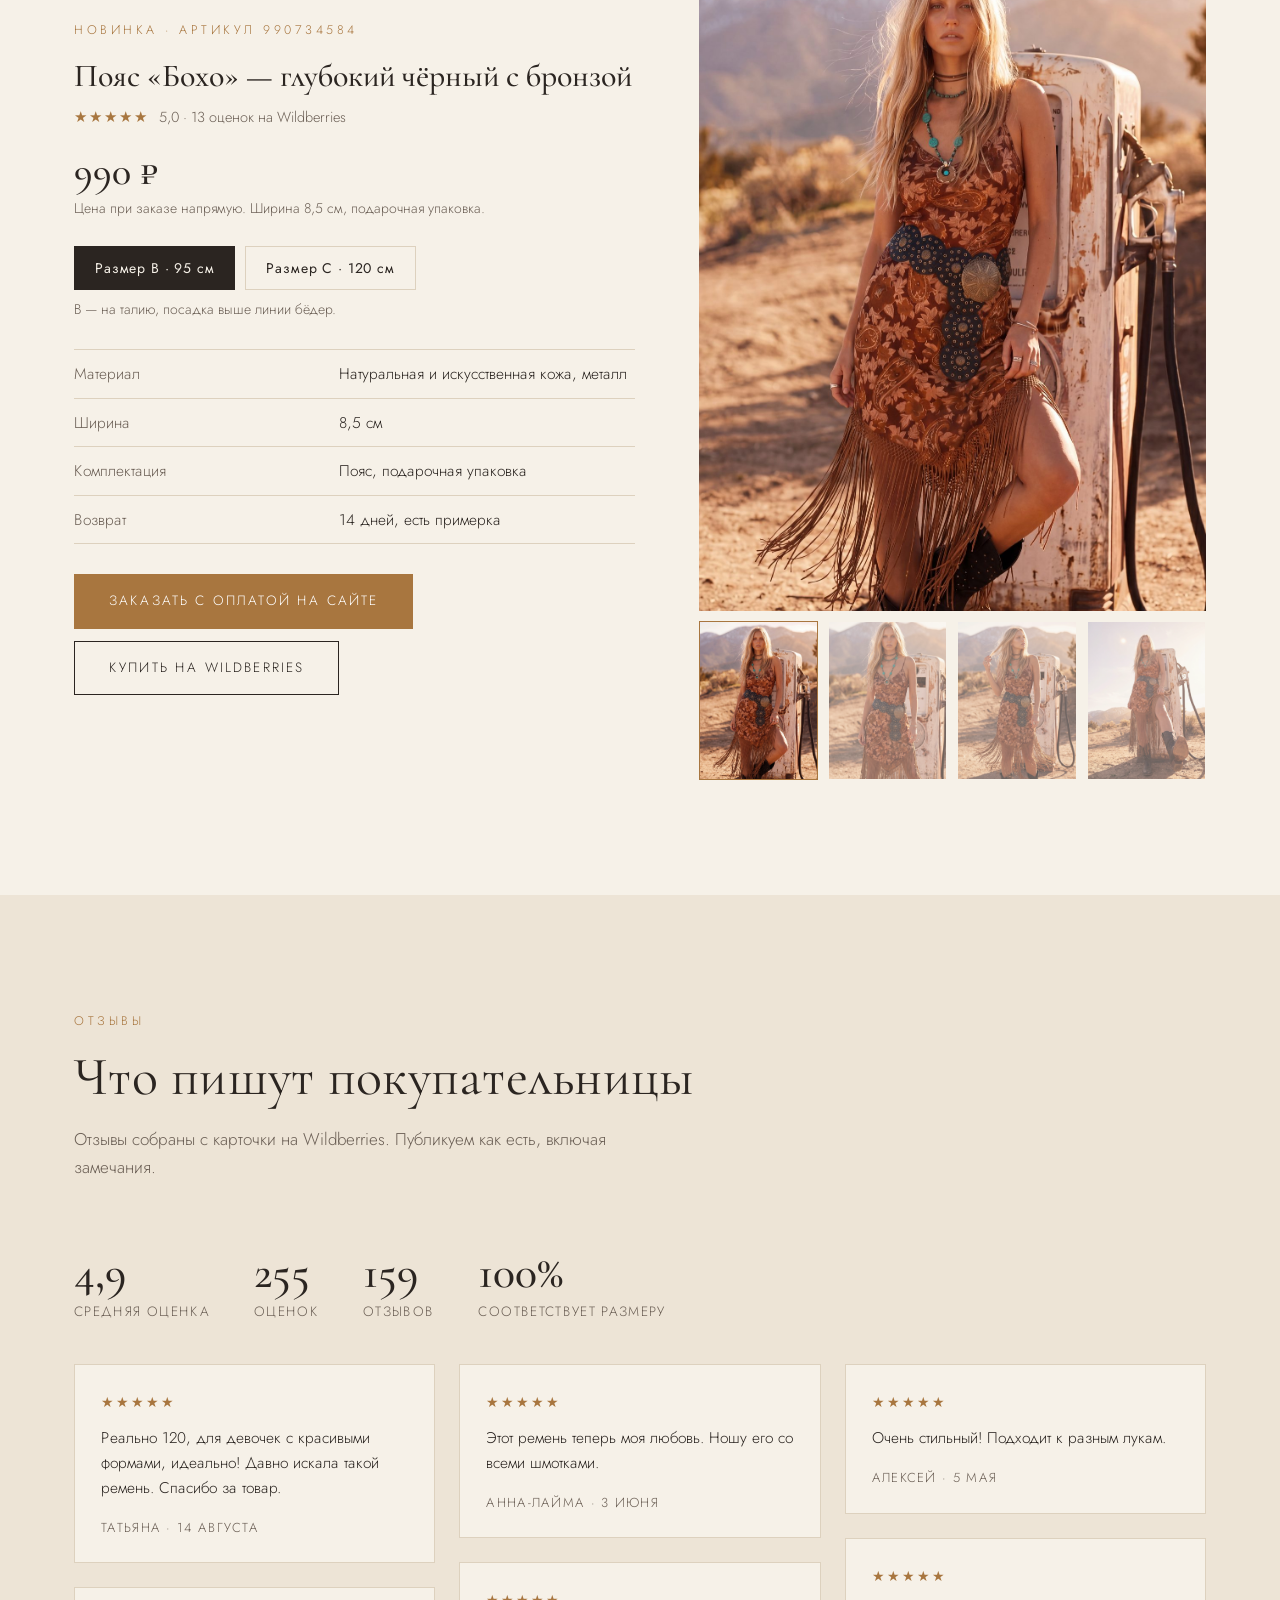
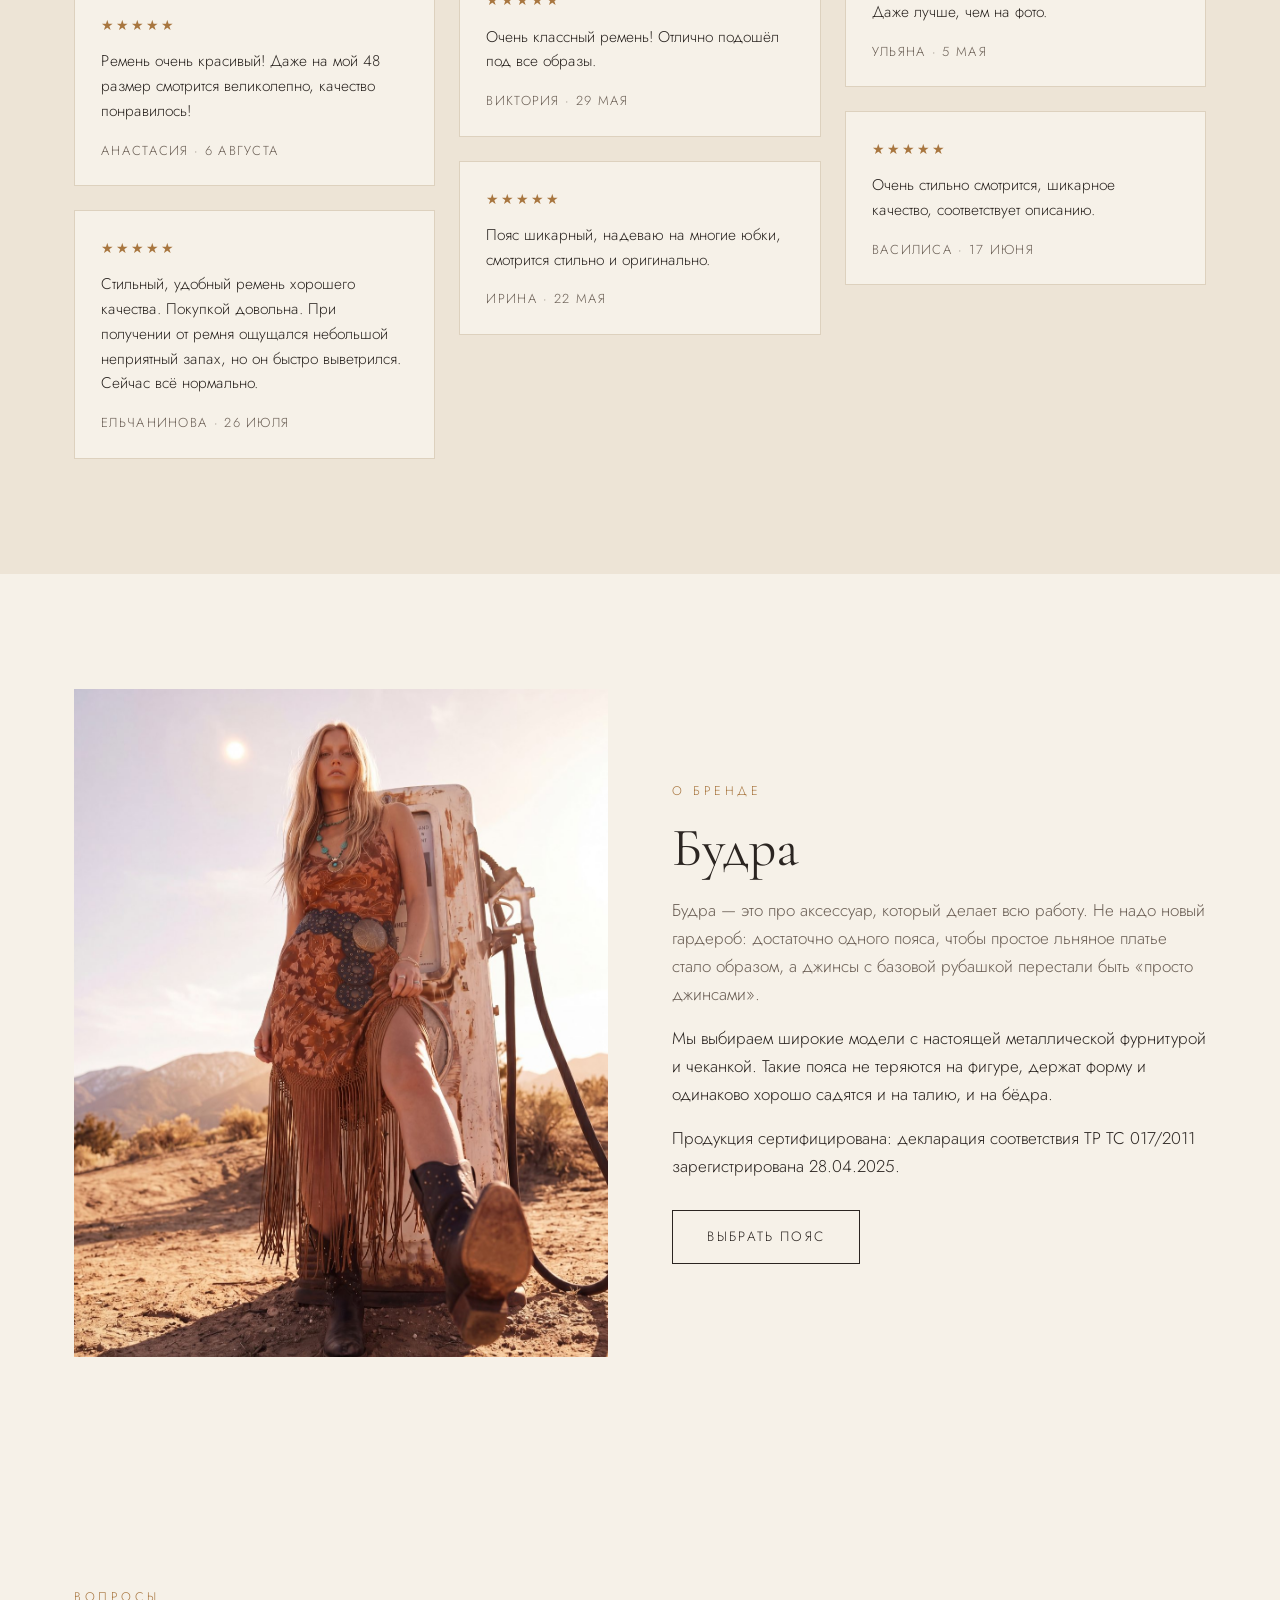
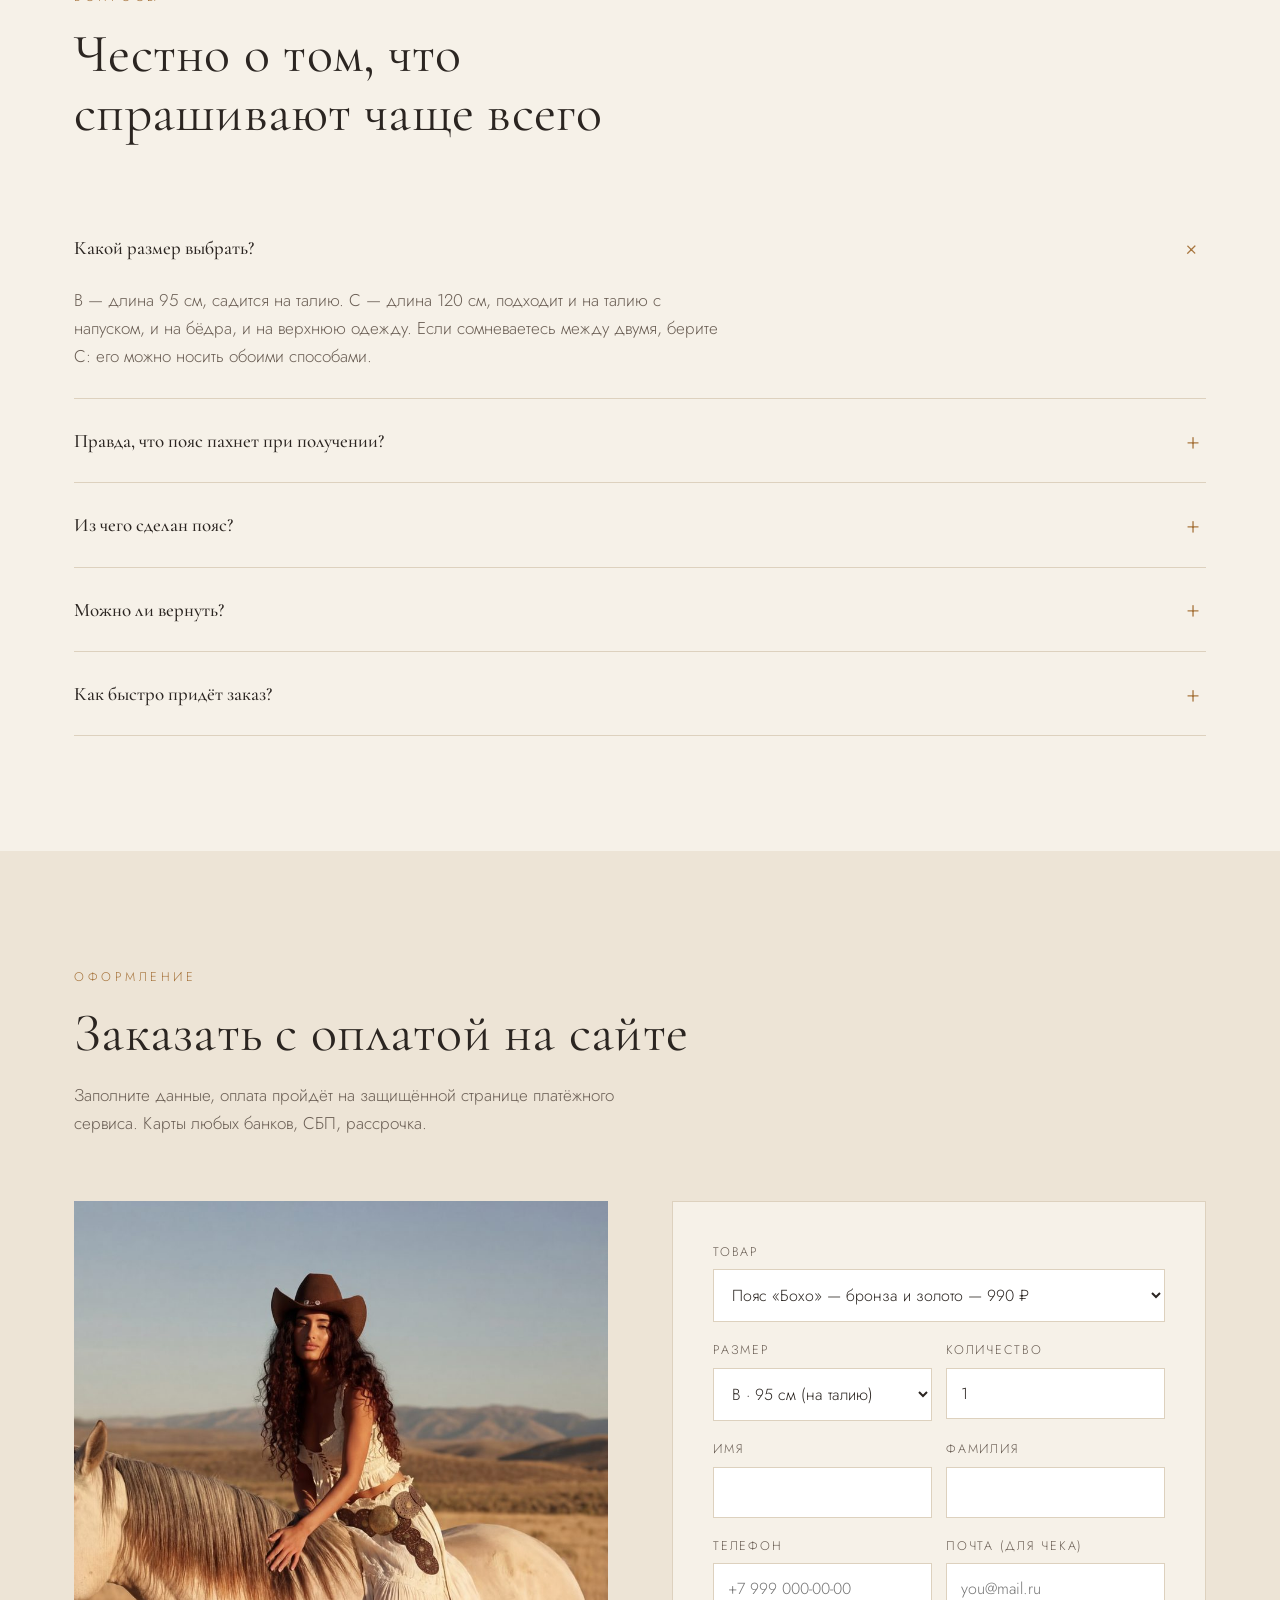
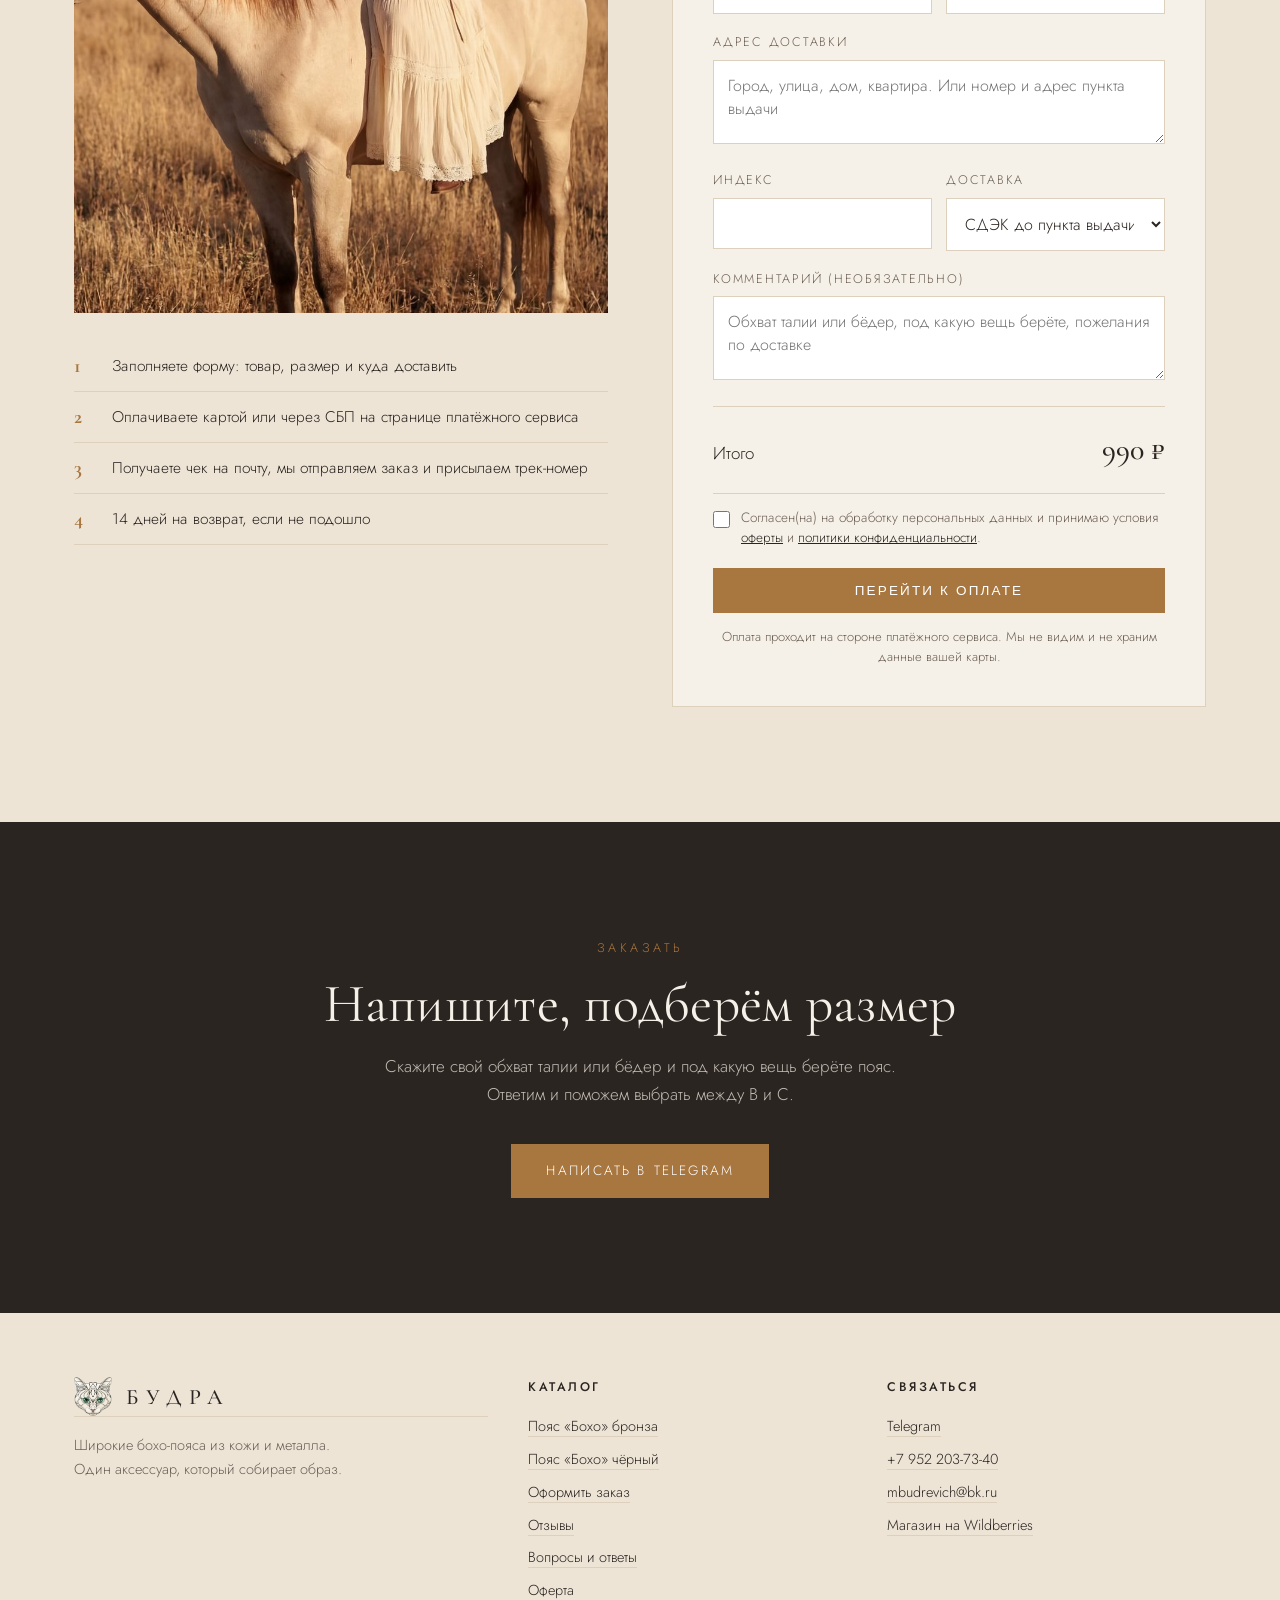
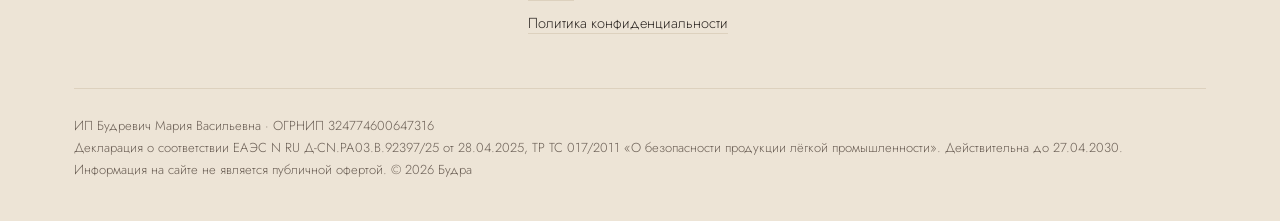
==== commit 44513b22: "Add files via upload" ====
--- a/cases/budra/index.html
+++ b/cases/budra/index.html
@@ -646,7 +646,6 @@
     <p class="lead">Скажите свой обхват талии или бёдер и под какую вещь берёте пояс. Ответим и поможем выбрать между B и C.</p>
     <div class="buy">
       <a class="btn" data-tg href="#">Написать в Telegram</a>
-      <a class="btn outline" href="mailto:mbudrevich@bk.ru?subject=%D0%97%D0%B0%D0%BA%D0%B0%D0%B7%20%D0%BF%D0%BE%D1%8F%D1%81%D0%B0%20%D0%91%D1%83%D0%B4%D1%80%D0%B0">Написать на почту</a>
     </div>
   </div>
 </section>
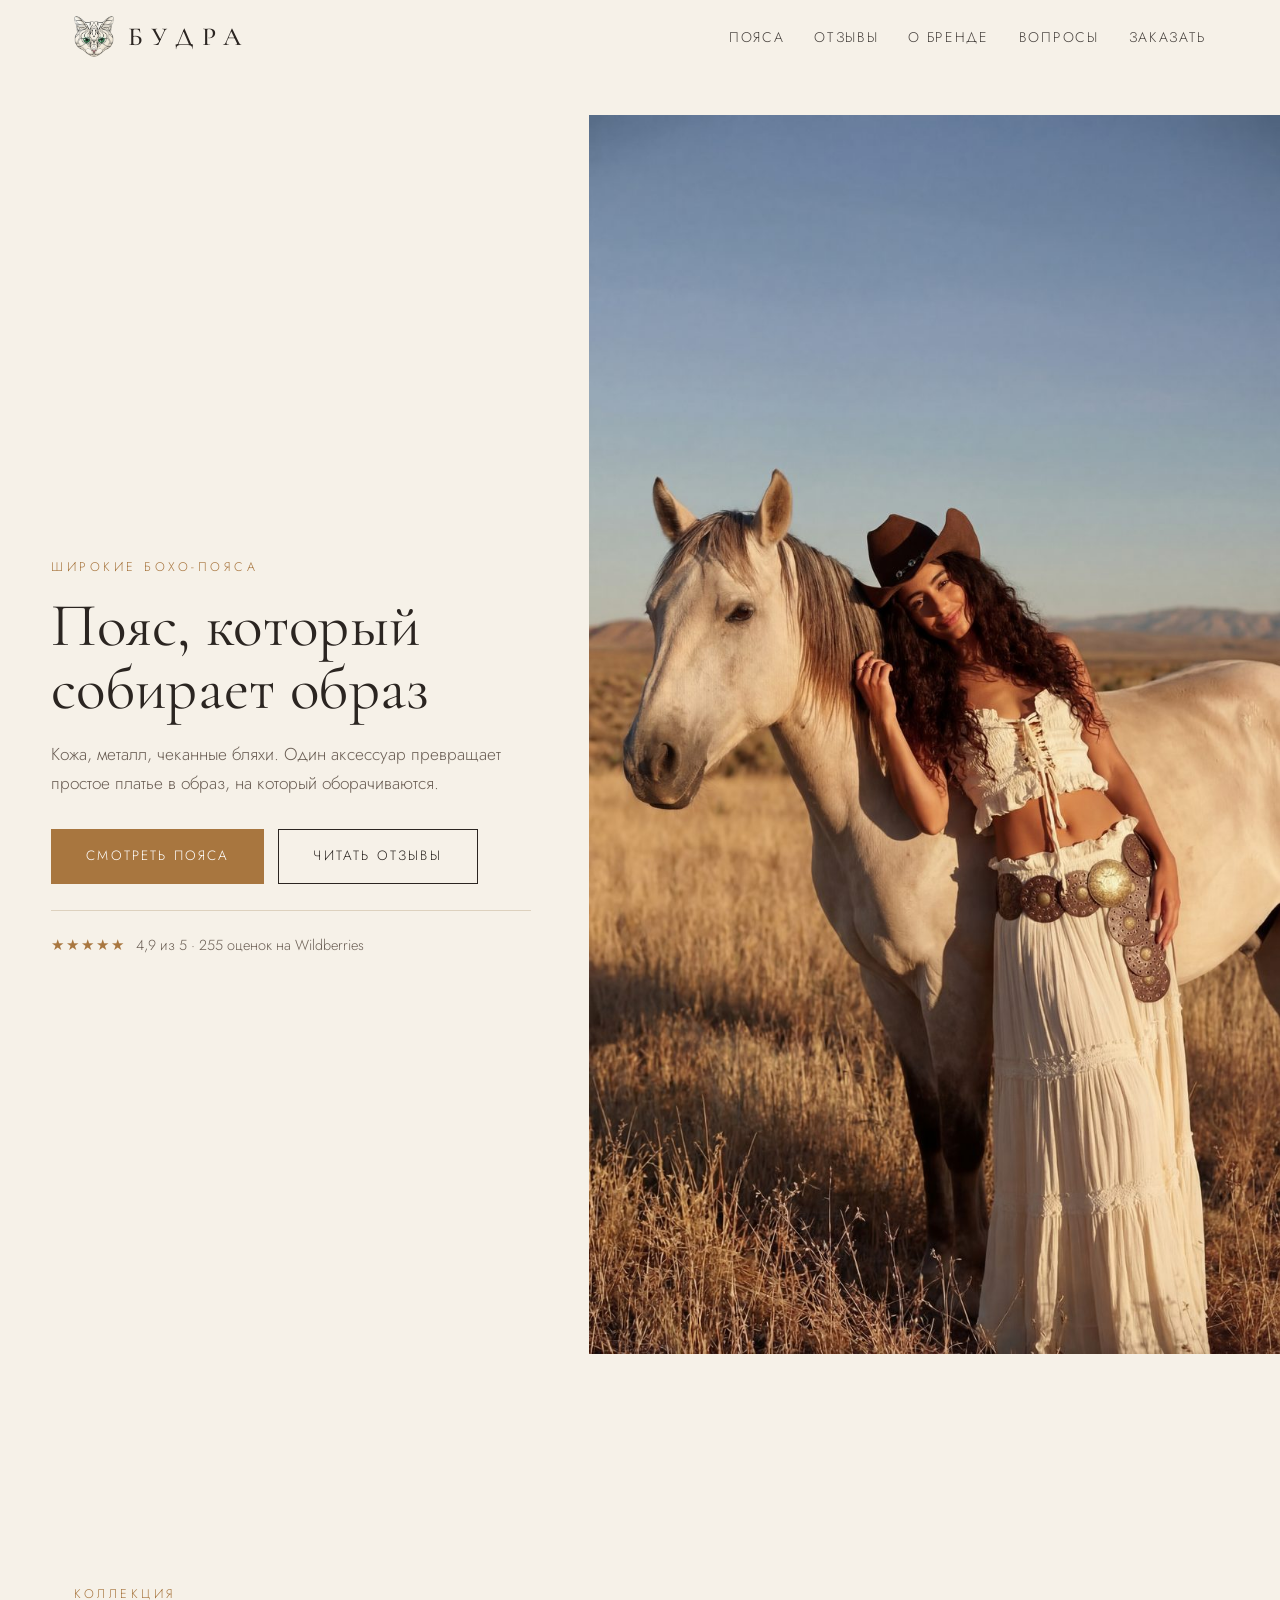
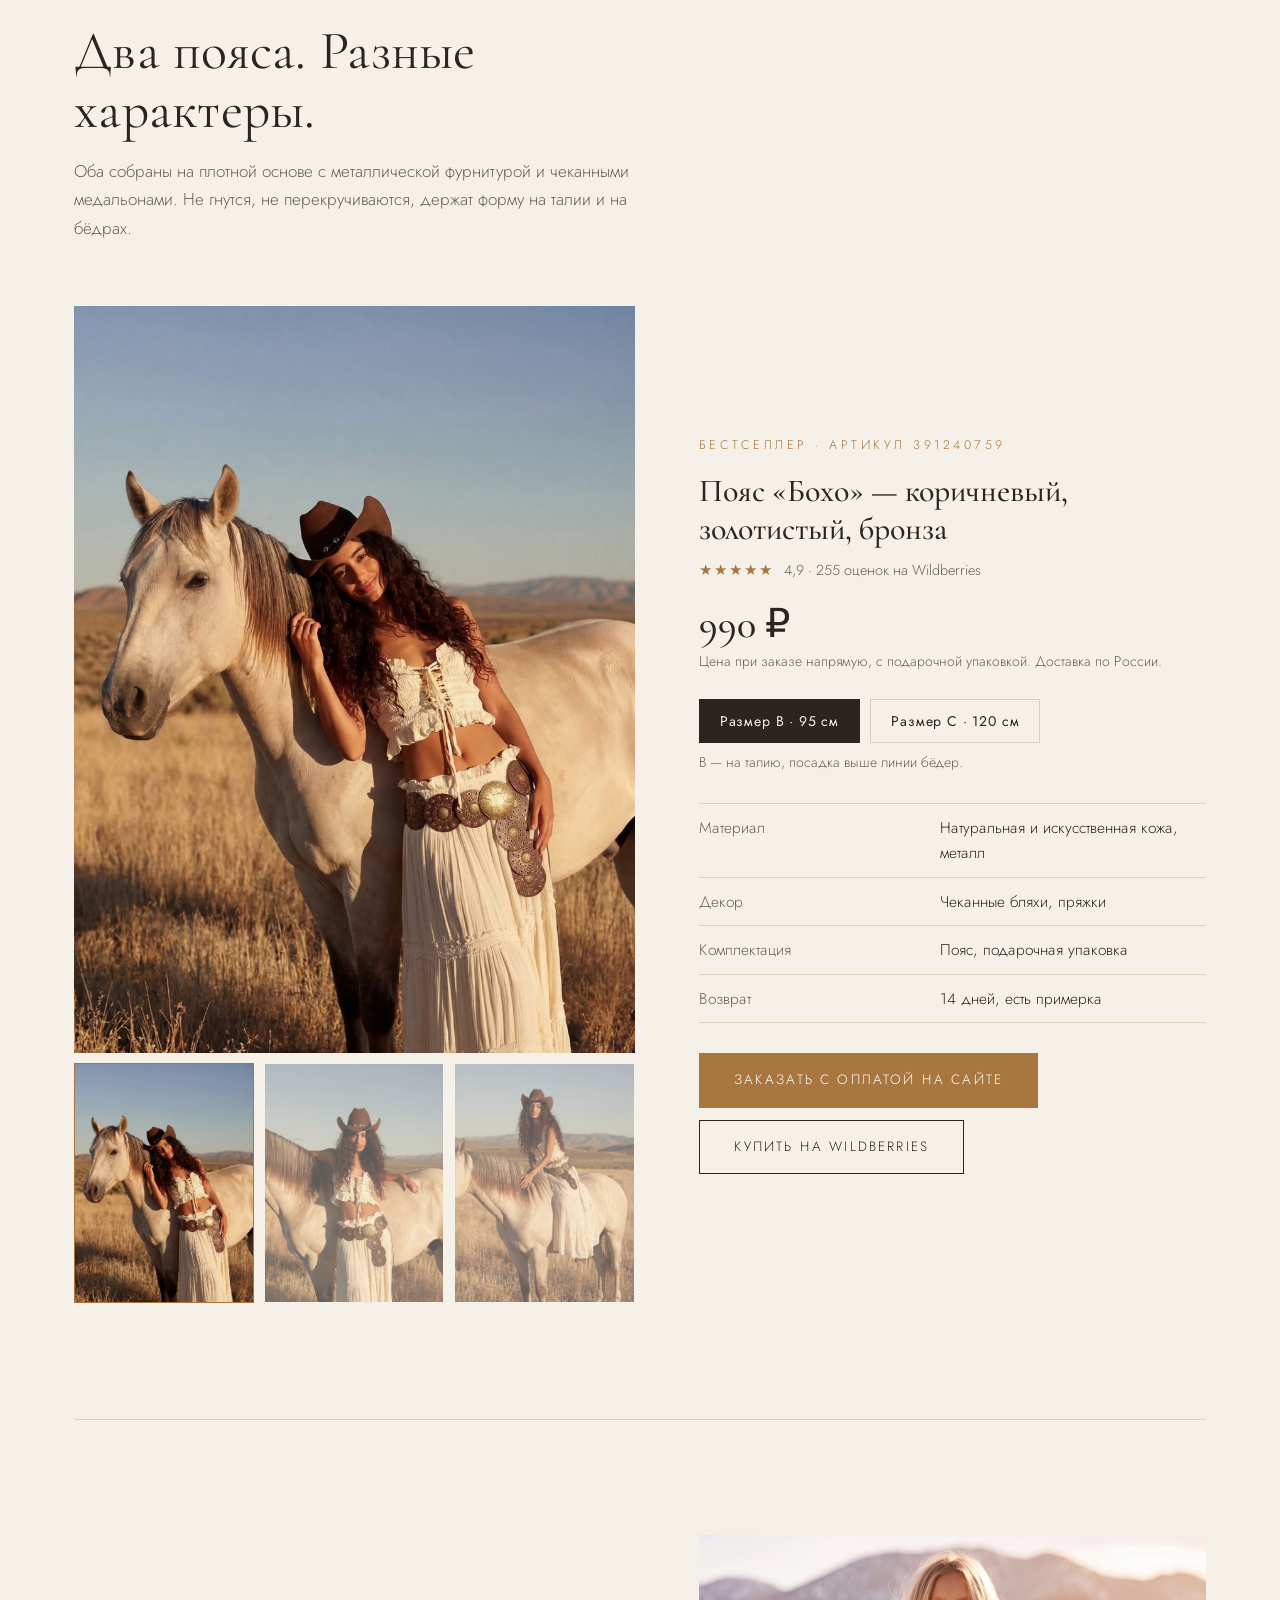
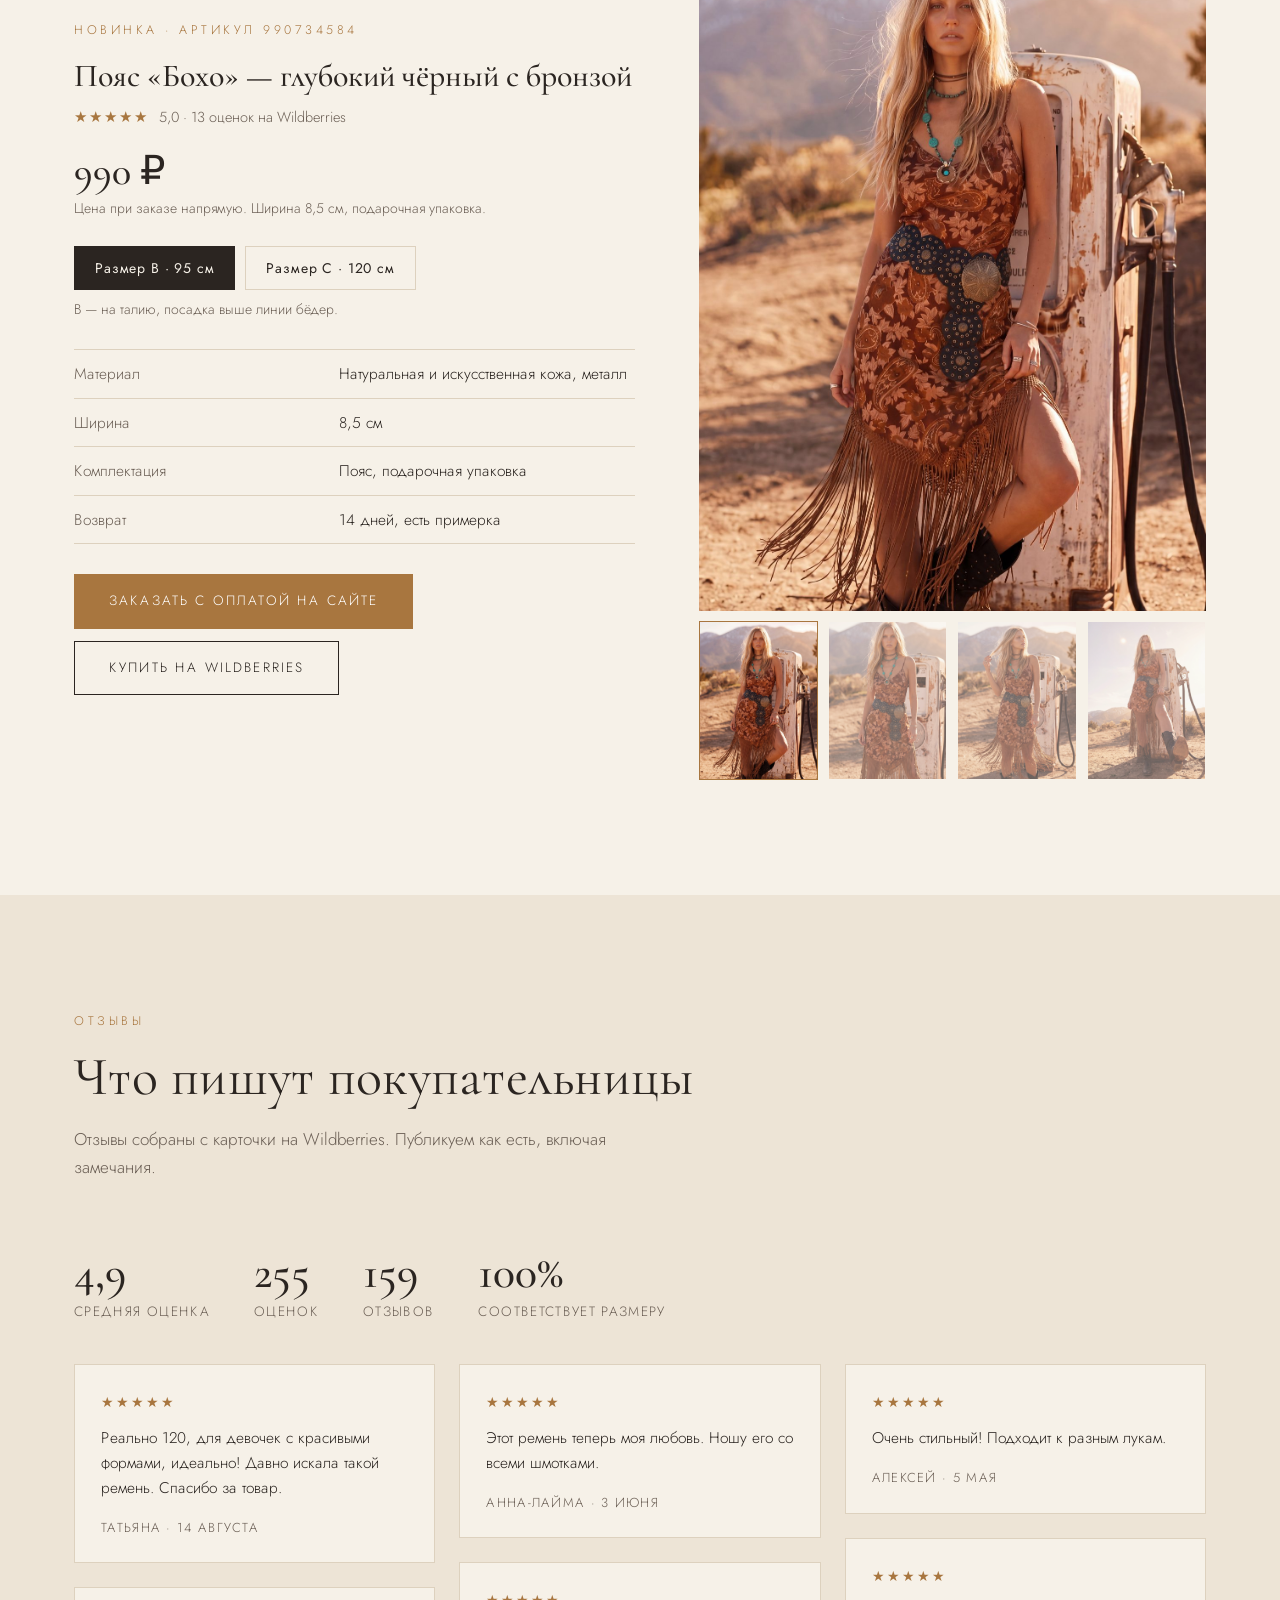
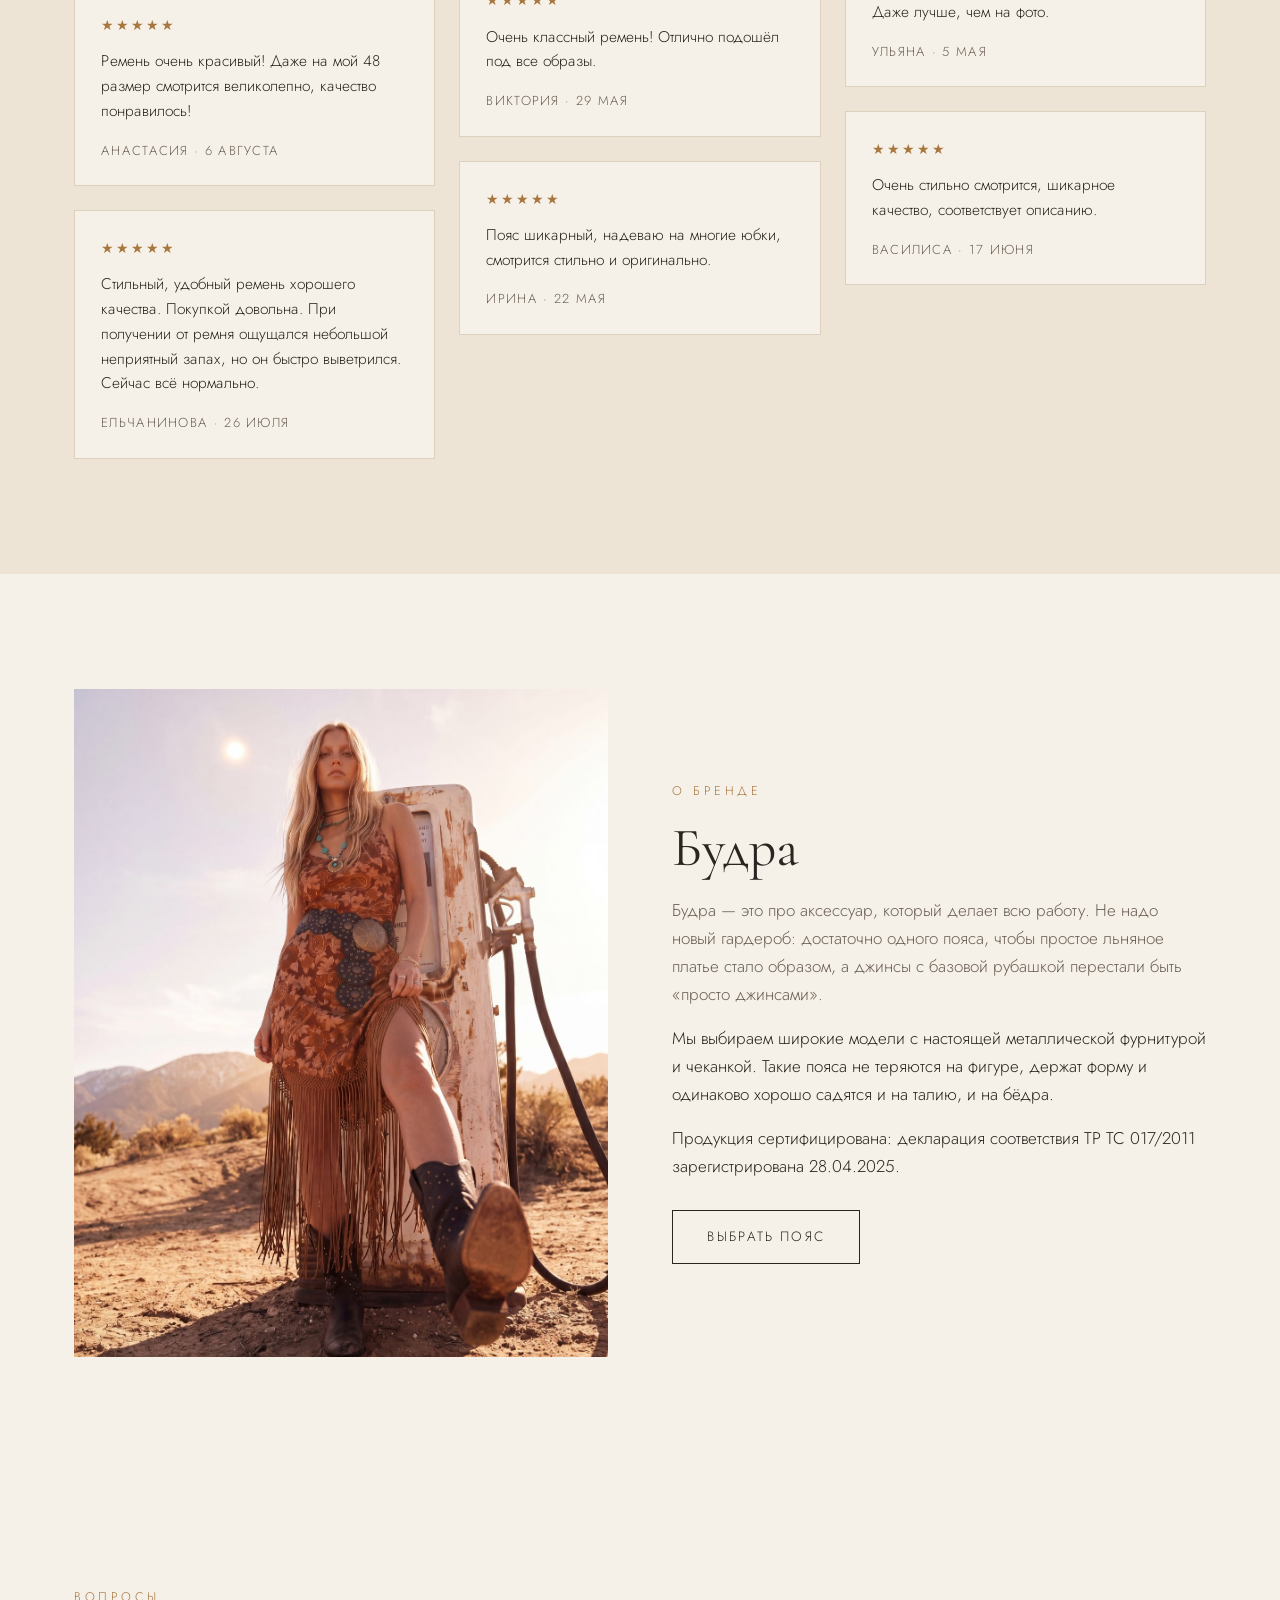
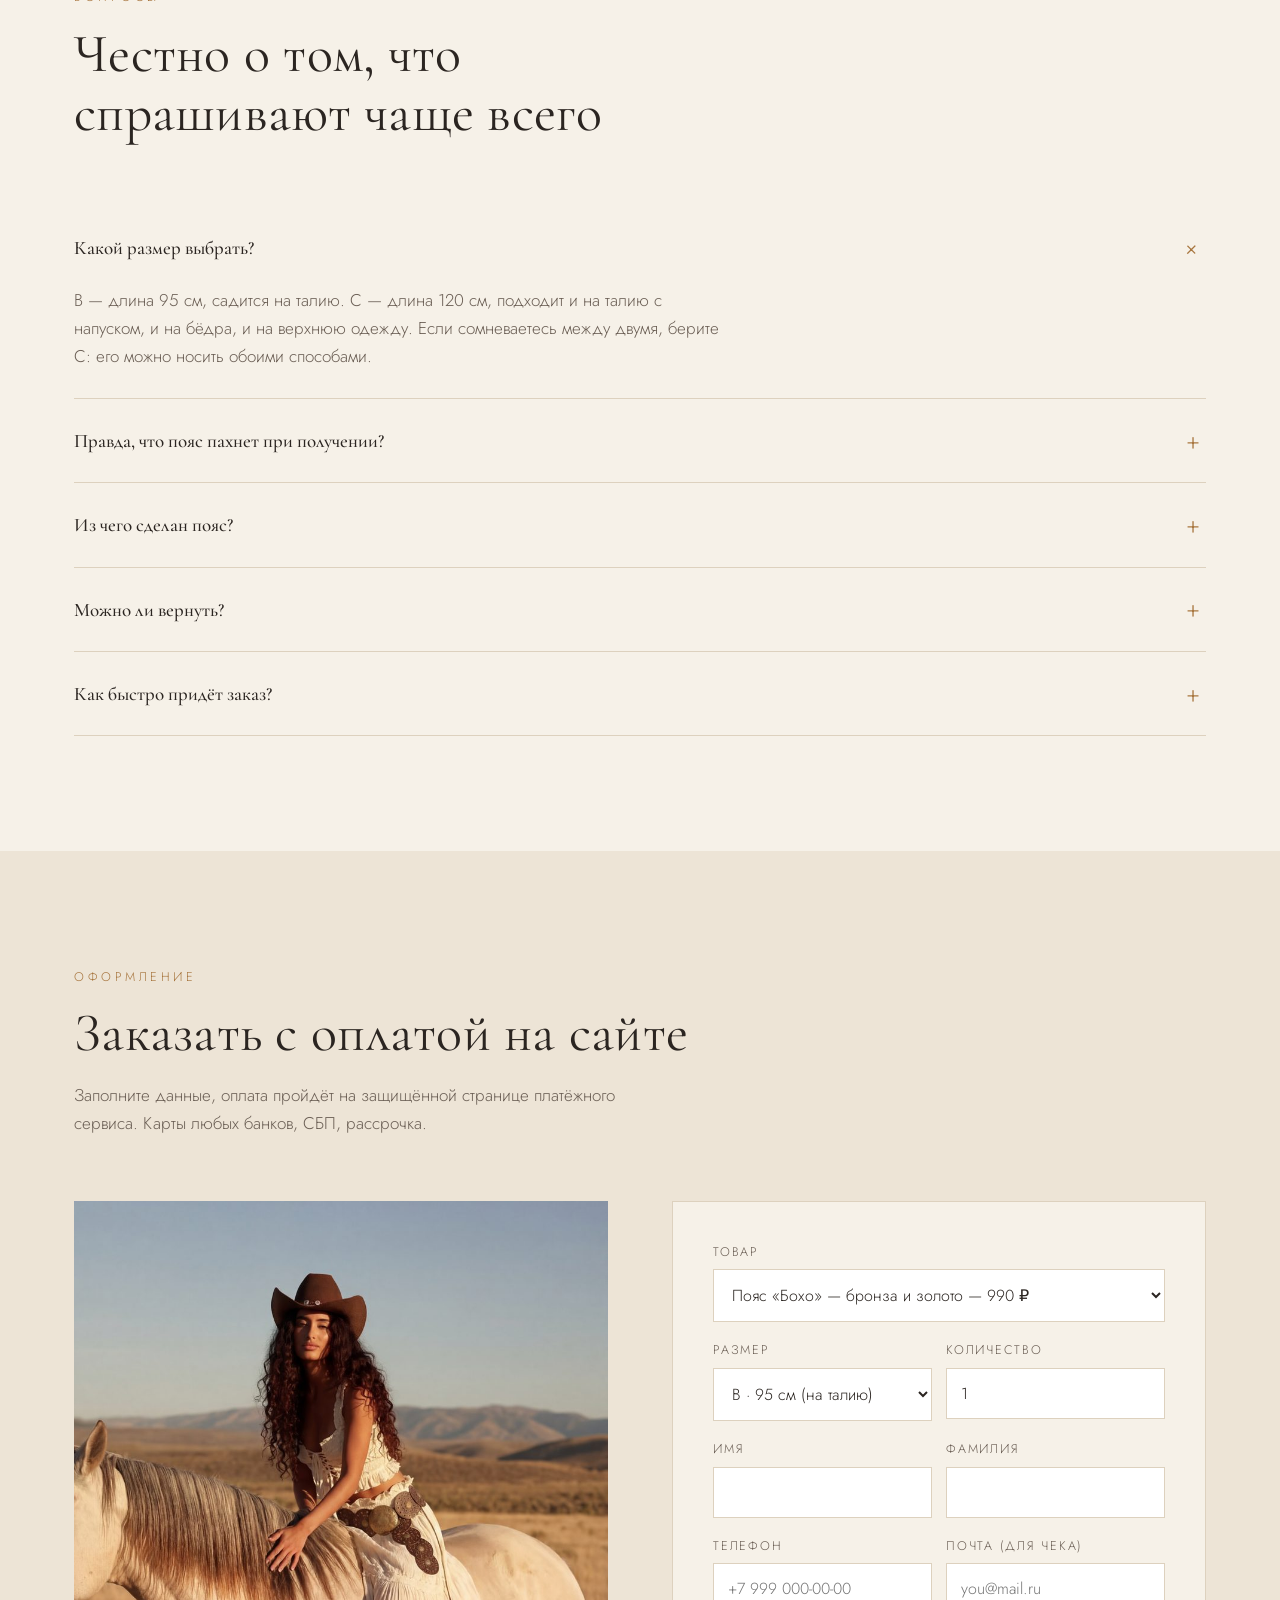
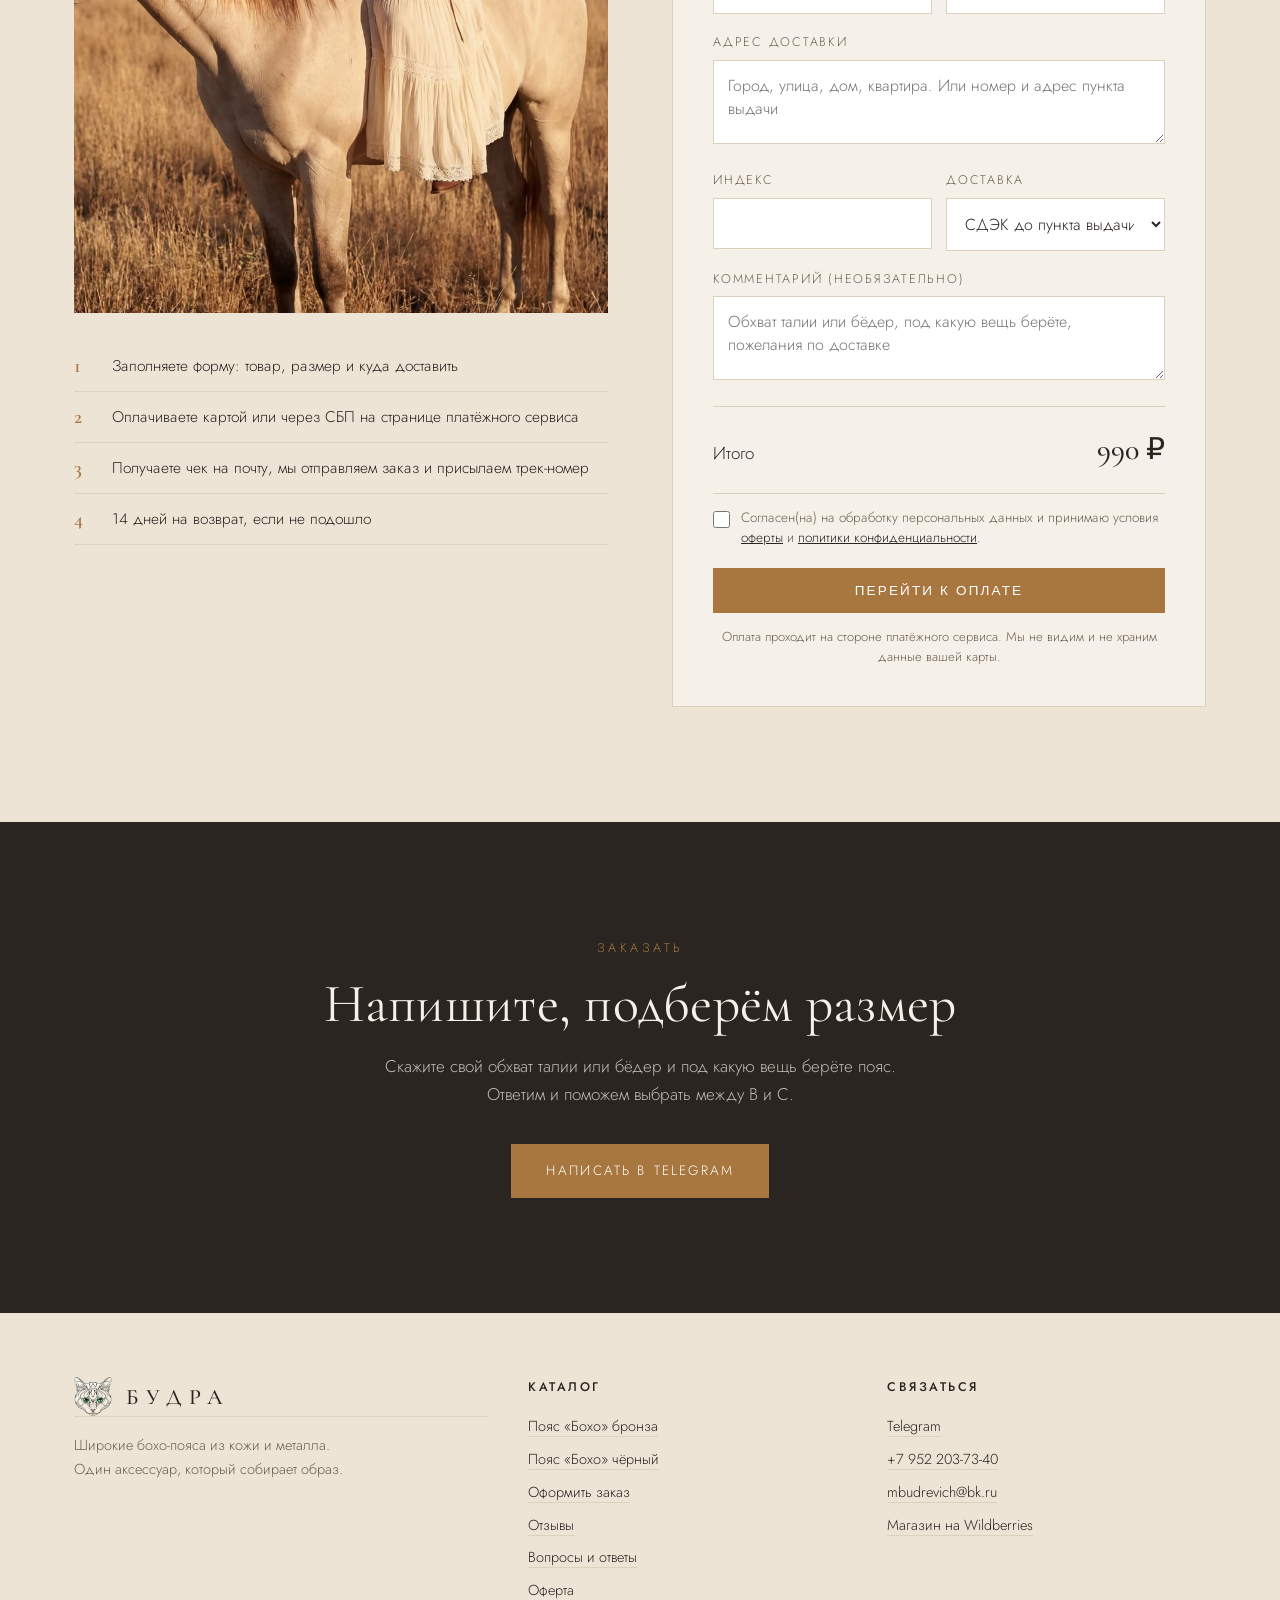
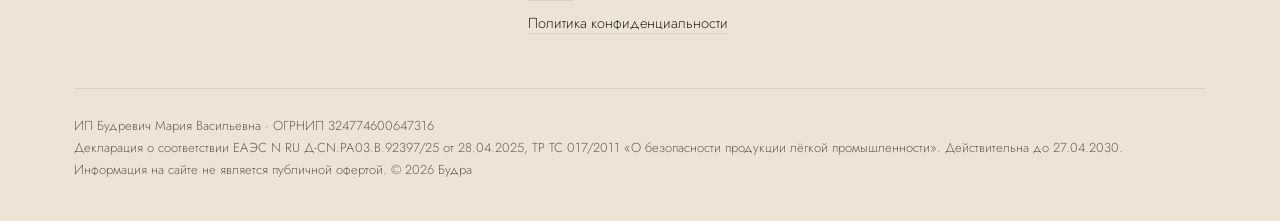
==== commit 0f34c9a7: "Add files via upload" ====
--- a/cases/budra/index.html
+++ b/cases/budra/index.html
@@ -9,9 +9,7 @@
 <meta property="og:title" content="БУДРА — широкие бохо-пояса">
 <meta property="og:description" content="Пояса, которые собирают образ. Кожа, металл, чеканка.">
 <meta property="og:image" content="img/boho-1.jpg">
-<link rel="preconnect" href="https://fonts.googleapis.com">
-<link rel="preconnect" href="https://fonts.gstatic.com" crossorigin>
-<link href="https://fonts.googleapis.com/css2?family=Cormorant+Garamond:wght@300;400;500;600&family=Jost:wght@300;400;500&display=swap" rel="stylesheet">
+<link rel="stylesheet" href="../../fonts/fonts.css">
 <style>
 :root{
   --sand:#F6F1E8;
--- a/fonts/fonts.css
+++ b/fonts/fonts.css
@@ -0,0 +1,58 @@
+@font-face{font-family:'Oswald';font-style:normal;font-weight:500;font-display:swap;src:url(./oswald-cyrillic-500-normal.woff2) format('woff2');unicode-range:U+0301, U+0400-045F, U+0490-0491, U+04B0-04B1, U+2116}
+@font-face{font-family:'Oswald';font-style:normal;font-weight:500;font-display:swap;src:url(./oswald-cyrillic-ext-500-normal.woff2) format('woff2');unicode-range:U+0460-052F, U+1C80-1C8A, U+20B4, U+2DE0-2DFF, U+A640-A69F, U+FE2E-FE2F}
+@font-face{font-family:'Oswald';font-style:normal;font-weight:500;font-display:swap;src:url(./oswald-latin-500-normal.woff2) format('woff2');unicode-range:U+0000-00FF, U+0131, U+0152-0153, U+02BB-02BC, U+02C6, U+02DA, U+02DC, U+0304, U+0308, U+0329, U+2000-206F, U+20AC, U+2122, U+2191, U+2193, U+2212, U+2215, U+FEFF, U+FFFD}
+@font-face{font-family:'Oswald';font-style:normal;font-weight:600;font-display:swap;src:url(./oswald-cyrillic-600-normal.woff2) format('woff2');unicode-range:U+0301, U+0400-045F, U+0490-0491, U+04B0-04B1, U+2116}
+@font-face{font-family:'Oswald';font-style:normal;font-weight:600;font-display:swap;src:url(./oswald-cyrillic-ext-600-normal.woff2) format('woff2');unicode-range:U+0460-052F, U+1C80-1C8A, U+20B4, U+2DE0-2DFF, U+A640-A69F, U+FE2E-FE2F}
+@font-face{font-family:'Oswald';font-style:normal;font-weight:600;font-display:swap;src:url(./oswald-latin-600-normal.woff2) format('woff2');unicode-range:U+0000-00FF, U+0131, U+0152-0153, U+02BB-02BC, U+02C6, U+02DA, U+02DC, U+0304, U+0308, U+0329, U+2000-206F, U+20AC, U+2122, U+2191, U+2193, U+2212, U+2215, U+FEFF, U+FFFD}
+@font-face{font-family:'Oswald';font-style:normal;font-weight:700;font-display:swap;src:url(./oswald-cyrillic-700-normal.woff2) format('woff2');unicode-range:U+0301, U+0400-045F, U+0490-0491, U+04B0-04B1, U+2116}
+@font-face{font-family:'Oswald';font-style:normal;font-weight:700;font-display:swap;src:url(./oswald-cyrillic-ext-700-normal.woff2) format('woff2');unicode-range:U+0460-052F, U+1C80-1C8A, U+20B4, U+2DE0-2DFF, U+A640-A69F, U+FE2E-FE2F}
+@font-face{font-family:'Oswald';font-style:normal;font-weight:700;font-display:swap;src:url(./oswald-latin-700-normal.woff2) format('woff2');unicode-range:U+0000-00FF, U+0131, U+0152-0153, U+02BB-02BC, U+02C6, U+02DA, U+02DC, U+0304, U+0308, U+0329, U+2000-206F, U+20AC, U+2122, U+2191, U+2193, U+2212, U+2215, U+FEFF, U+FFFD}
+@font-face{font-family:'Manrope';font-style:normal;font-weight:300;font-display:swap;src:url(./manrope-cyrillic-300-normal.woff2) format('woff2');unicode-range:U+0301, U+0400-045F, U+0490-0491, U+04B0-04B1, U+2116}
+@font-face{font-family:'Manrope';font-style:normal;font-weight:300;font-display:swap;src:url(./manrope-cyrillic-ext-300-normal.woff2) format('woff2');unicode-range:U+0460-052F, U+1C80-1C8A, U+20B4, U+2DE0-2DFF, U+A640-A69F, U+FE2E-FE2F}
+@font-face{font-family:'Manrope';font-style:normal;font-weight:300;font-display:swap;src:url(./manrope-latin-300-normal.woff2) format('woff2');unicode-range:U+0000-00FF, U+0131, U+0152-0153, U+02BB-02BC, U+02C6, U+02DA, U+02DC, U+0304, U+0308, U+0329, U+2000-206F, U+20AC, U+2122, U+2191, U+2193, U+2212, U+2215, U+FEFF, U+FFFD}
+@font-face{font-family:'Manrope';font-style:normal;font-weight:400;font-display:swap;src:url(./manrope-cyrillic-400-normal.woff2) format('woff2');unicode-range:U+0301, U+0400-045F, U+0490-0491, U+04B0-04B1, U+2116}
+@font-face{font-family:'Manrope';font-style:normal;font-weight:400;font-display:swap;src:url(./manrope-cyrillic-ext-400-normal.woff2) format('woff2');unicode-range:U+0460-052F, U+1C80-1C8A, U+20B4, U+2DE0-2DFF, U+A640-A69F, U+FE2E-FE2F}
+@font-face{font-family:'Manrope';font-style:normal;font-weight:400;font-display:swap;src:url(./manrope-latin-400-normal.woff2) format('woff2');unicode-range:U+0000-00FF, U+0131, U+0152-0153, U+02BB-02BC, U+02C6, U+02DA, U+02DC, U+0304, U+0308, U+0329, U+2000-206F, U+20AC, U+2122, U+2191, U+2193, U+2212, U+2215, U+FEFF, U+FFFD}
+@font-face{font-family:'Manrope';font-style:normal;font-weight:500;font-display:swap;src:url(./manrope-cyrillic-500-normal.woff2) format('woff2');unicode-range:U+0301, U+0400-045F, U+0490-0491, U+04B0-04B1, U+2116}
+@font-face{font-family:'Manrope';font-style:normal;font-weight:500;font-display:swap;src:url(./manrope-cyrillic-ext-500-normal.woff2) format('woff2');unicode-range:U+0460-052F, U+1C80-1C8A, U+20B4, U+2DE0-2DFF, U+A640-A69F, U+FE2E-FE2F}
+@font-face{font-family:'Manrope';font-style:normal;font-weight:500;font-display:swap;src:url(./manrope-latin-500-normal.woff2) format('woff2');unicode-range:U+0000-00FF, U+0131, U+0152-0153, U+02BB-02BC, U+02C6, U+02DA, U+02DC, U+0304, U+0308, U+0329, U+2000-206F, U+20AC, U+2122, U+2191, U+2193, U+2212, U+2215, U+FEFF, U+FFFD}
+@font-face{font-family:'Manrope';font-style:normal;font-weight:600;font-display:swap;src:url(./manrope-cyrillic-600-normal.woff2) format('woff2');unicode-range:U+0301, U+0400-045F, U+0490-0491, U+04B0-04B1, U+2116}
+@font-face{font-family:'Manrope';font-style:normal;font-weight:600;font-display:swap;src:url(./manrope-cyrillic-ext-600-normal.woff2) format('woff2');unicode-range:U+0460-052F, U+1C80-1C8A, U+20B4, U+2DE0-2DFF, U+A640-A69F, U+FE2E-FE2F}
+@font-face{font-family:'Manrope';font-style:normal;font-weight:600;font-display:swap;src:url(./manrope-latin-600-normal.woff2) format('woff2');unicode-range:U+0000-00FF, U+0131, U+0152-0153, U+02BB-02BC, U+02C6, U+02DA, U+02DC, U+0304, U+0308, U+0329, U+2000-206F, U+20AC, U+2122, U+2191, U+2193, U+2212, U+2215, U+FEFF, U+FFFD}
+@font-face{font-family:'Manrope';font-style:normal;font-weight:700;font-display:swap;src:url(./manrope-cyrillic-700-normal.woff2) format('woff2');unicode-range:U+0301, U+0400-045F, U+0490-0491, U+04B0-04B1, U+2116}
+@font-face{font-family:'Manrope';font-style:normal;font-weight:700;font-display:swap;src:url(./manrope-cyrillic-ext-700-normal.woff2) format('woff2');unicode-range:U+0460-052F, U+1C80-1C8A, U+20B4, U+2DE0-2DFF, U+A640-A69F, U+FE2E-FE2F}
+@font-face{font-family:'Manrope';font-style:normal;font-weight:700;font-display:swap;src:url(./manrope-latin-700-normal.woff2) format('woff2');unicode-range:U+0000-00FF, U+0131, U+0152-0153, U+02BB-02BC, U+02C6, U+02DA, U+02DC, U+0304, U+0308, U+0329, U+2000-206F, U+20AC, U+2122, U+2191, U+2193, U+2212, U+2215, U+FEFF, U+FFFD}
+@font-face{font-family:'Yellowtail';font-style:normal;font-weight:400;font-display:swap;src:url(./yellowtail-latin-400-normal.woff2) format('woff2');unicode-range:U+0000-00FF, U+0131, U+0152-0153, U+02BB-02BC, U+02C6, U+02DA, U+02DC, U+0304, U+0308, U+0329, U+2000-206F, U+20AC, U+2122, U+2191, U+2193, U+2212, U+2215, U+FEFF, U+FFFD}
+@font-face{font-family:'Cormorant Garamond';font-style:normal;font-weight:300;font-display:swap;src:url(./cormorant-garamond-cyrillic-300-normal.woff2) format('woff2');unicode-range:U+0301, U+0400-045F, U+0490-0491, U+04B0-04B1, U+2116}
+@font-face{font-family:'Cormorant Garamond';font-style:normal;font-weight:300;font-display:swap;src:url(./cormorant-garamond-cyrillic-ext-300-normal.woff2) format('woff2');unicode-range:U+0460-052F, U+1C80-1C8A, U+20B4, U+2DE0-2DFF, U+A640-A69F, U+FE2E-FE2F}
+@font-face{font-family:'Cormorant Garamond';font-style:normal;font-weight:300;font-display:swap;src:url(./cormorant-garamond-latin-300-normal.woff2) format('woff2');unicode-range:U+0000-00FF, U+0131, U+0152-0153, U+02BB-02BC, U+02C6, U+02DA, U+02DC, U+0304, U+0308, U+0329, U+2000-206F, U+20AC, U+2122, U+2191, U+2193, U+2212, U+2215, U+FEFF, U+FFFD}
+@font-face{font-family:'Cormorant Garamond';font-style:normal;font-weight:400;font-display:swap;src:url(./cormorant-garamond-cyrillic-400-normal.woff2) format('woff2');unicode-range:U+0301, U+0400-045F, U+0490-0491, U+04B0-04B1, U+2116}
+@font-face{font-family:'Cormorant Garamond';font-style:normal;font-weight:400;font-display:swap;src:url(./cormorant-garamond-cyrillic-ext-400-normal.woff2) format('woff2');unicode-range:U+0460-052F, U+1C80-1C8A, U+20B4, U+2DE0-2DFF, U+A640-A69F, U+FE2E-FE2F}
+@font-face{font-family:'Cormorant Garamond';font-style:normal;font-weight:400;font-display:swap;src:url(./cormorant-garamond-latin-400-normal.woff2) format('woff2');unicode-range:U+0000-00FF, U+0131, U+0152-0153, U+02BB-02BC, U+02C6, U+02DA, U+02DC, U+0304, U+0308, U+0329, U+2000-206F, U+20AC, U+2122, U+2191, U+2193, U+2212, U+2215, U+FEFF, U+FFFD}
+@font-face{font-family:'Cormorant Garamond';font-style:normal;font-weight:500;font-display:swap;src:url(./cormorant-garamond-cyrillic-500-normal.woff2) format('woff2');unicode-range:U+0301, U+0400-045F, U+0490-0491, U+04B0-04B1, U+2116}
+@font-face{font-family:'Cormorant Garamond';font-style:normal;font-weight:500;font-display:swap;src:url(./cormorant-garamond-cyrillic-ext-500-normal.woff2) format('woff2');unicode-range:U+0460-052F, U+1C80-1C8A, U+20B4, U+2DE0-2DFF, U+A640-A69F, U+FE2E-FE2F}
+@font-face{font-family:'Cormorant Garamond';font-style:normal;font-weight:500;font-display:swap;src:url(./cormorant-garamond-latin-500-normal.woff2) format('woff2');unicode-range:U+0000-00FF, U+0131, U+0152-0153, U+02BB-02BC, U+02C6, U+02DA, U+02DC, U+0304, U+0308, U+0329, U+2000-206F, U+20AC, U+2122, U+2191, U+2193, U+2212, U+2215, U+FEFF, U+FFFD}
+@font-face{font-family:'Cormorant Garamond';font-style:normal;font-weight:600;font-display:swap;src:url(./cormorant-garamond-cyrillic-600-normal.woff2) format('woff2');unicode-range:U+0301, U+0400-045F, U+0490-0491, U+04B0-04B1, U+2116}
+@font-face{font-family:'Cormorant Garamond';font-style:normal;font-weight:600;font-display:swap;src:url(./cormorant-garamond-cyrillic-ext-600-normal.woff2) format('woff2');unicode-range:U+0460-052F, U+1C80-1C8A, U+20B4, U+2DE0-2DFF, U+A640-A69F, U+FE2E-FE2F}
+@font-face{font-family:'Cormorant Garamond';font-style:normal;font-weight:600;font-display:swap;src:url(./cormorant-garamond-latin-600-normal.woff2) format('woff2');unicode-range:U+0000-00FF, U+0131, U+0152-0153, U+02BB-02BC, U+02C6, U+02DA, U+02DC, U+0304, U+0308, U+0329, U+2000-206F, U+20AC, U+2122, U+2191, U+2193, U+2212, U+2215, U+FEFF, U+FFFD}
+@font-face{font-family:'Cormorant Garamond';font-style:italic;font-weight:400;font-display:swap;src:url(./cormorant-garamond-cyrillic-400-italic.woff2) format('woff2');unicode-range:U+0301, U+0400-045F, U+0490-0491, U+04B0-04B1, U+2116}
+@font-face{font-family:'Cormorant Garamond';font-style:italic;font-weight:400;font-display:swap;src:url(./cormorant-garamond-cyrillic-ext-400-italic.woff2) format('woff2');unicode-range:U+0460-052F, U+1C80-1C8A, U+20B4, U+2DE0-2DFF, U+A640-A69F, U+FE2E-FE2F}
+@font-face{font-family:'Cormorant Garamond';font-style:italic;font-weight:400;font-display:swap;src:url(./cormorant-garamond-latin-400-italic.woff2) format('woff2');unicode-range:U+0000-00FF, U+0131, U+0152-0153, U+02BB-02BC, U+02C6, U+02DA, U+02DC, U+0304, U+0308, U+0329, U+2000-206F, U+20AC, U+2122, U+2191, U+2193, U+2212, U+2215, U+FEFF, U+FFFD}
+@font-face{font-family:'Cormorant Garamond';font-style:italic;font-weight:500;font-display:swap;src:url(./cormorant-garamond-cyrillic-500-italic.woff2) format('woff2');unicode-range:U+0301, U+0400-045F, U+0490-0491, U+04B0-04B1, U+2116}
+@font-face{font-family:'Cormorant Garamond';font-style:italic;font-weight:500;font-display:swap;src:url(./cormorant-garamond-cyrillic-ext-500-italic.woff2) format('woff2');unicode-range:U+0460-052F, U+1C80-1C8A, U+20B4, U+2DE0-2DFF, U+A640-A69F, U+FE2E-FE2F}
+@font-face{font-family:'Cormorant Garamond';font-style:italic;font-weight:500;font-display:swap;src:url(./cormorant-garamond-latin-500-italic.woff2) format('woff2');unicode-range:U+0000-00FF, U+0131, U+0152-0153, U+02BB-02BC, U+02C6, U+02DA, U+02DC, U+0304, U+0308, U+0329, U+2000-206F, U+20AC, U+2122, U+2191, U+2193, U+2212, U+2215, U+FEFF, U+FFFD}
+@font-face{font-family:'Jost';font-style:normal;font-weight:300;font-display:swap;src:url(./jost-cyrillic-300-normal.woff2) format('woff2');unicode-range:U+0301, U+0400-045F, U+0490-0491, U+04B0-04B1, U+2116}
+@font-face{font-family:'Jost';font-style:normal;font-weight:300;font-display:swap;src:url(./jost-latin-300-normal.woff2) format('woff2');unicode-range:U+0000-00FF, U+0131, U+0152-0153, U+02BB-02BC, U+02C6, U+02DA, U+02DC, U+0304, U+0308, U+0329, U+2000-206F, U+20AC, U+2122, U+2191, U+2193, U+2212, U+2215, U+FEFF, U+FFFD}
+@font-face{font-family:'Jost';font-style:normal;font-weight:400;font-display:swap;src:url(./jost-cyrillic-400-normal.woff2) format('woff2');unicode-range:U+0301, U+0400-045F, U+0490-0491, U+04B0-04B1, U+2116}
+@font-face{font-family:'Jost';font-style:normal;font-weight:400;font-display:swap;src:url(./jost-latin-400-normal.woff2) format('woff2');unicode-range:U+0000-00FF, U+0131, U+0152-0153, U+02BB-02BC, U+02C6, U+02DA, U+02DC, U+0304, U+0308, U+0329, U+2000-206F, U+20AC, U+2122, U+2191, U+2193, U+2212, U+2215, U+FEFF, U+FFFD}
+@font-face{font-family:'Jost';font-style:normal;font-weight:500;font-display:swap;src:url(./jost-cyrillic-500-normal.woff2) format('woff2');unicode-range:U+0301, U+0400-045F, U+0490-0491, U+04B0-04B1, U+2116}
+@font-face{font-family:'Jost';font-style:normal;font-weight:500;font-display:swap;src:url(./jost-latin-500-normal.woff2) format('woff2');unicode-range:U+0000-00FF, U+0131, U+0152-0153, U+02BB-02BC, U+02C6, U+02DA, U+02DC, U+0304, U+0308, U+0329, U+2000-206F, U+20AC, U+2122, U+2191, U+2193, U+2212, U+2215, U+FEFF, U+FFFD}
+@font-face{font-family:'Unbounded';font-style:normal;font-weight:400;font-display:swap;src:url(./unbounded-cyrillic-400-normal.woff2) format('woff2');unicode-range:U+0301, U+0400-045F, U+0490-0491, U+04B0-04B1, U+2116}
+@font-face{font-family:'Unbounded';font-style:normal;font-weight:400;font-display:swap;src:url(./unbounded-cyrillic-ext-400-normal.woff2) format('woff2');unicode-range:U+0460-052F, U+1C80-1C8A, U+20B4, U+2DE0-2DFF, U+A640-A69F, U+FE2E-FE2F}
+@font-face{font-family:'Unbounded';font-style:normal;font-weight:400;font-display:swap;src:url(./unbounded-latin-400-normal.woff2) format('woff2');unicode-range:U+0000-00FF, U+0131, U+0152-0153, U+02BB-02BC, U+02C6, U+02DA, U+02DC, U+0304, U+0308, U+0329, U+2000-206F, U+20AC, U+2122, U+2191, U+2193, U+2212, U+2215, U+FEFF, U+FFFD}
+@font-face{font-family:'Unbounded';font-style:normal;font-weight:600;font-display:swap;src:url(./unbounded-cyrillic-600-normal.woff2) format('woff2');unicode-range:U+0301, U+0400-045F, U+0490-0491, U+04B0-04B1, U+2116}
+@font-face{font-family:'Unbounded';font-style:normal;font-weight:600;font-display:swap;src:url(./unbounded-cyrillic-ext-600-normal.woff2) format('woff2');unicode-range:U+0460-052F, U+1C80-1C8A, U+20B4, U+2DE0-2DFF, U+A640-A69F, U+FE2E-FE2F}
+@font-face{font-family:'Unbounded';font-style:normal;font-weight:600;font-display:swap;src:url(./unbounded-latin-600-normal.woff2) format('woff2');unicode-range:U+0000-00FF, U+0131, U+0152-0153, U+02BB-02BC, U+02C6, U+02DA, U+02DC, U+0304, U+0308, U+0329, U+2000-206F, U+20AC, U+2122, U+2191, U+2193, U+2212, U+2215, U+FEFF, U+FFFD}
+@font-face{font-family:'Unbounded';font-style:normal;font-weight:800;font-display:swap;src:url(./unbounded-cyrillic-800-normal.woff2) format('woff2');unicode-range:U+0301, U+0400-045F, U+0490-0491, U+04B0-04B1, U+2116}
+@font-face{font-family:'Unbounded';font-style:normal;font-weight:800;font-display:swap;src:url(./unbounded-cyrillic-ext-800-normal.woff2) format('woff2');unicode-range:U+0460-052F, U+1C80-1C8A, U+20B4, U+2DE0-2DFF, U+A640-A69F, U+FE2E-FE2F}
+@font-face{font-family:'Unbounded';font-style:normal;font-weight:800;font-display:swap;src:url(./unbounded-latin-800-normal.woff2) format('woff2');unicode-range:U+0000-00FF, U+0131, U+0152-0153, U+02BB-02BC, U+02C6, U+02DA, U+02DC, U+0304, U+0308, U+0329, U+2000-206F, U+20AC, U+2122, U+2191, U+2193, U+2212, U+2215, U+FEFF, U+FFFD}
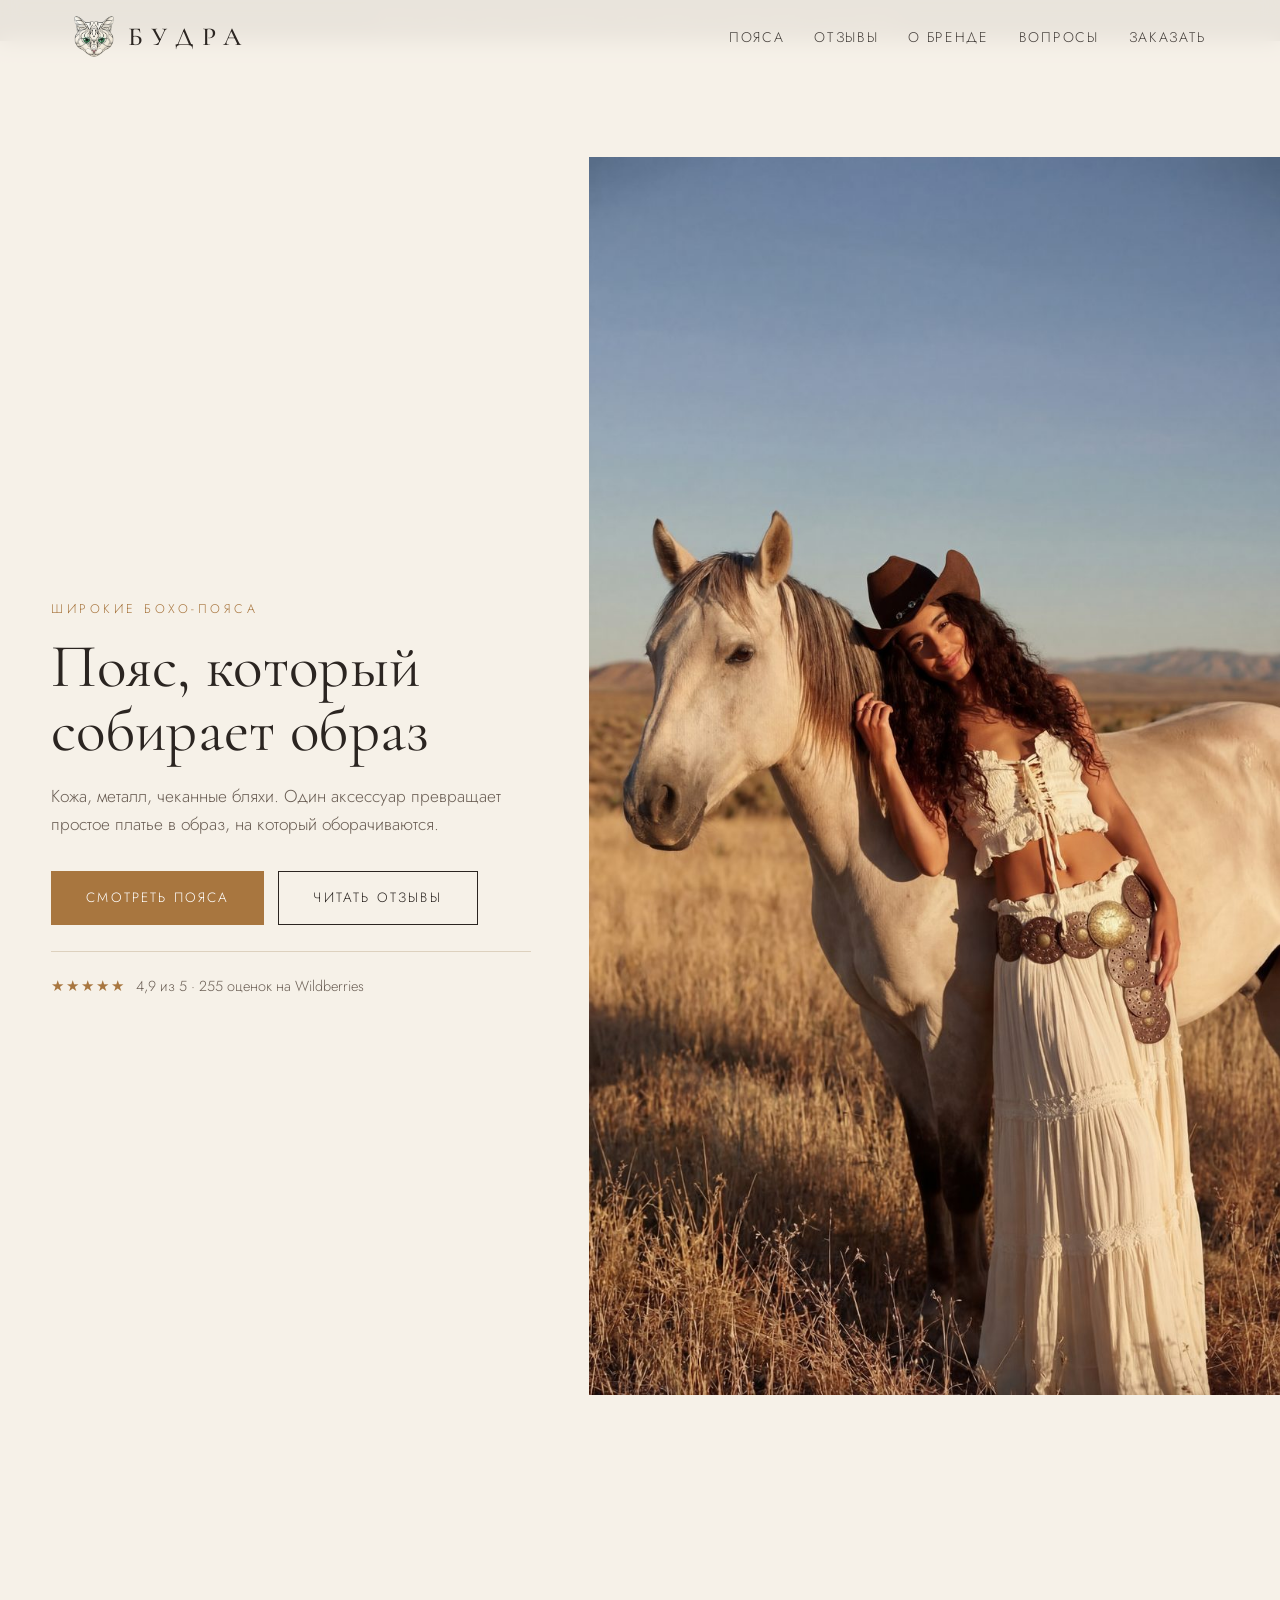
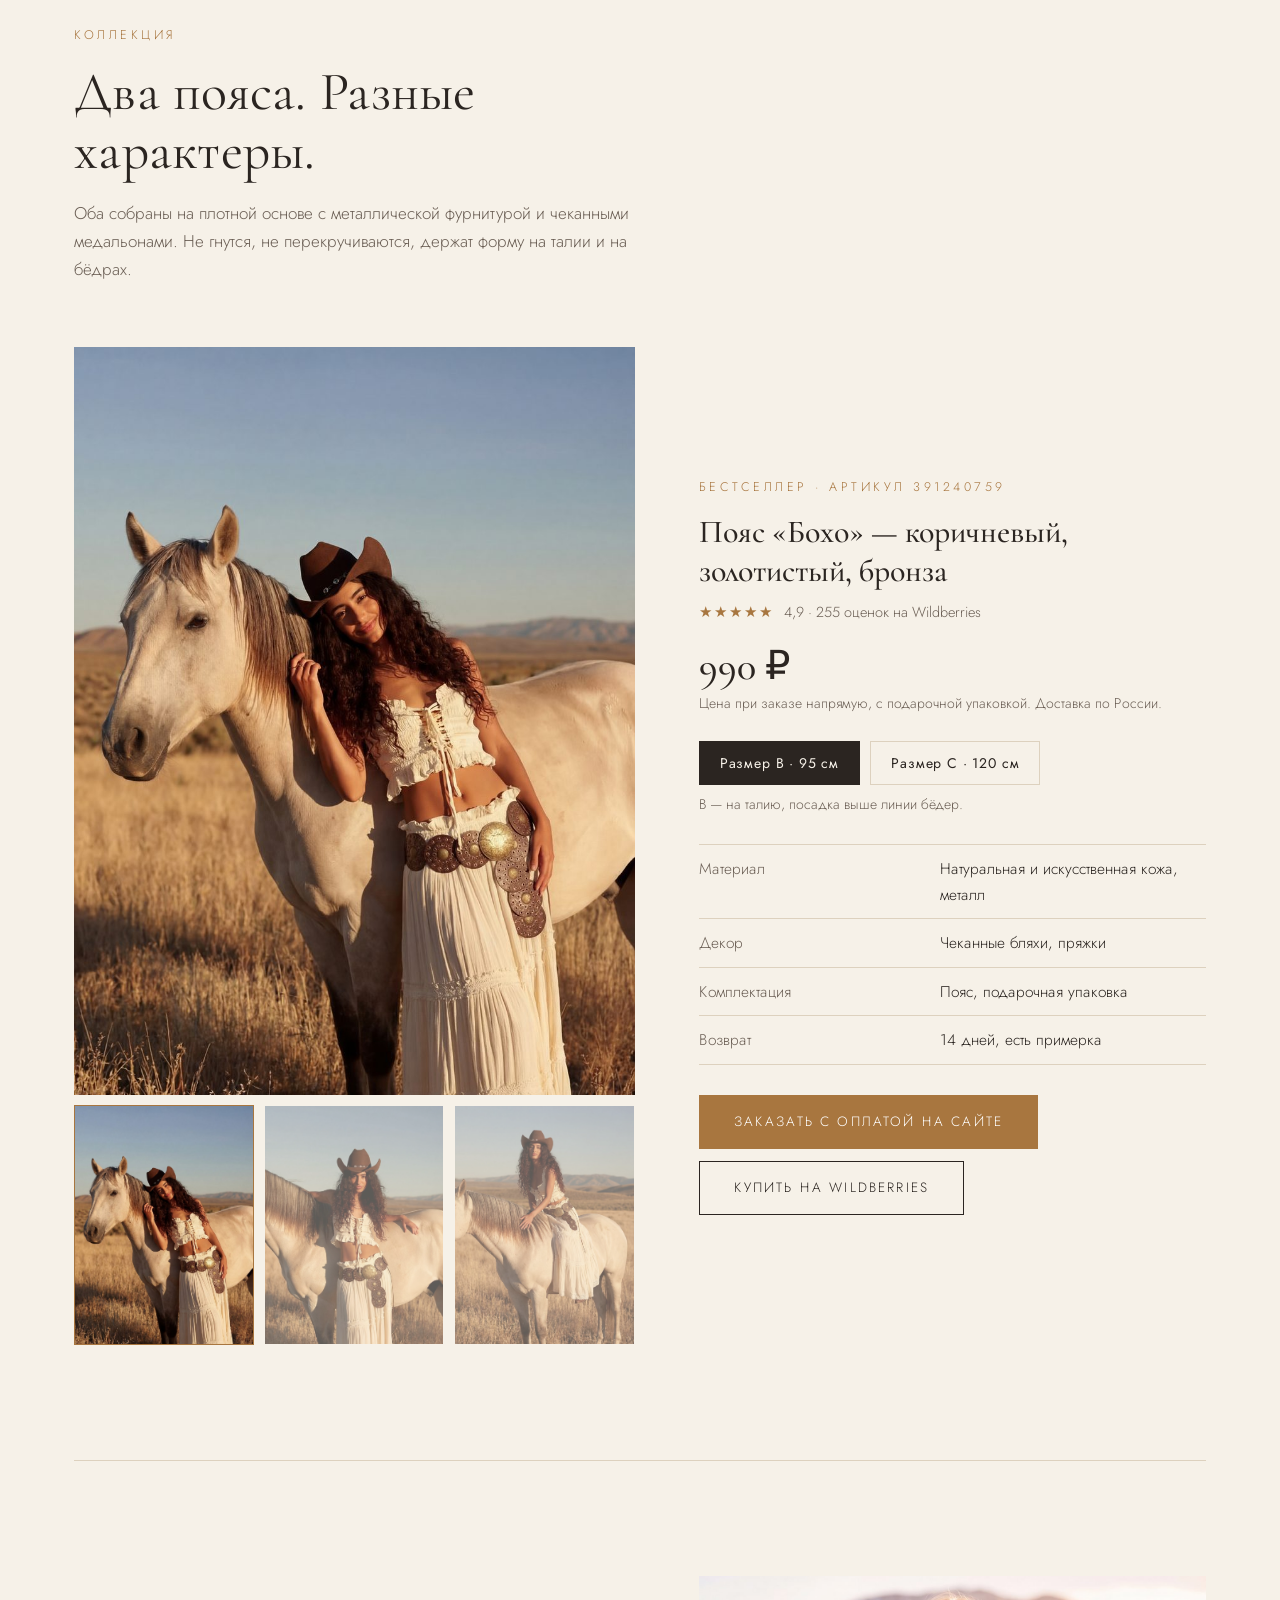
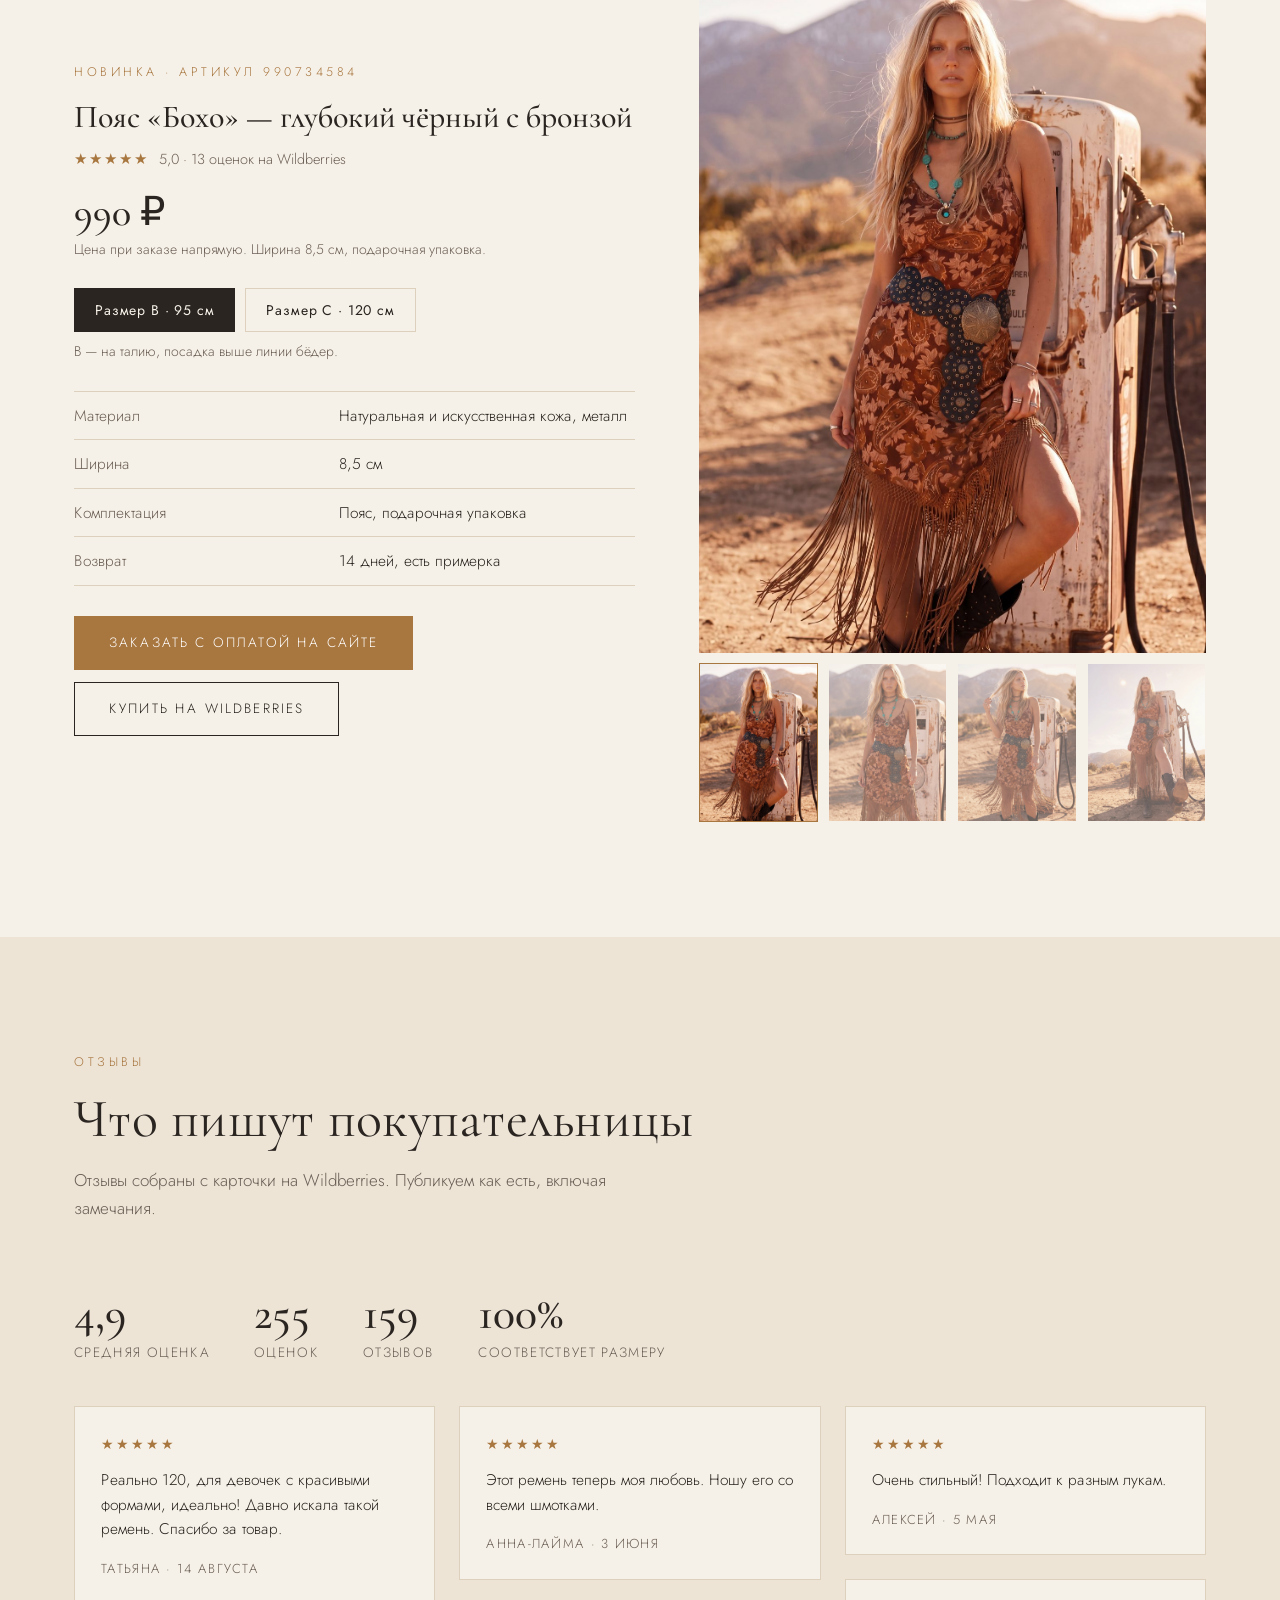
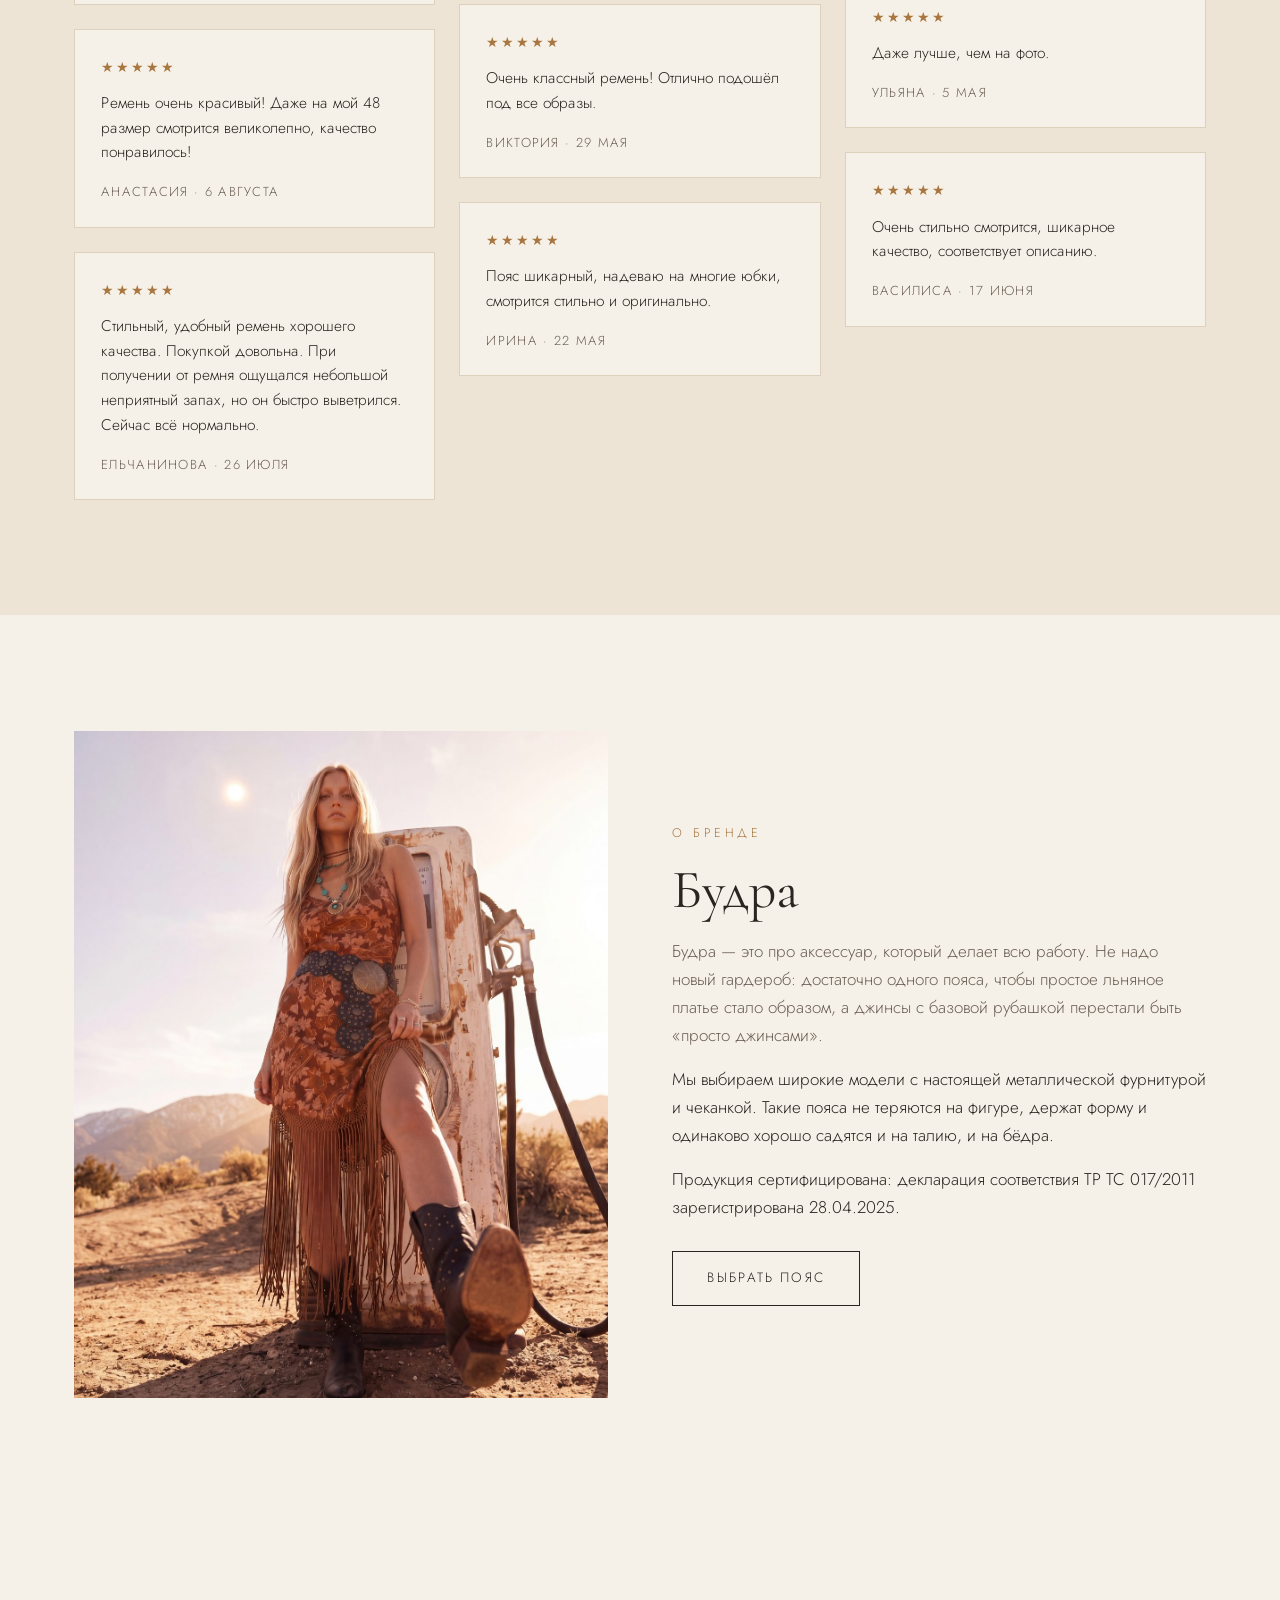
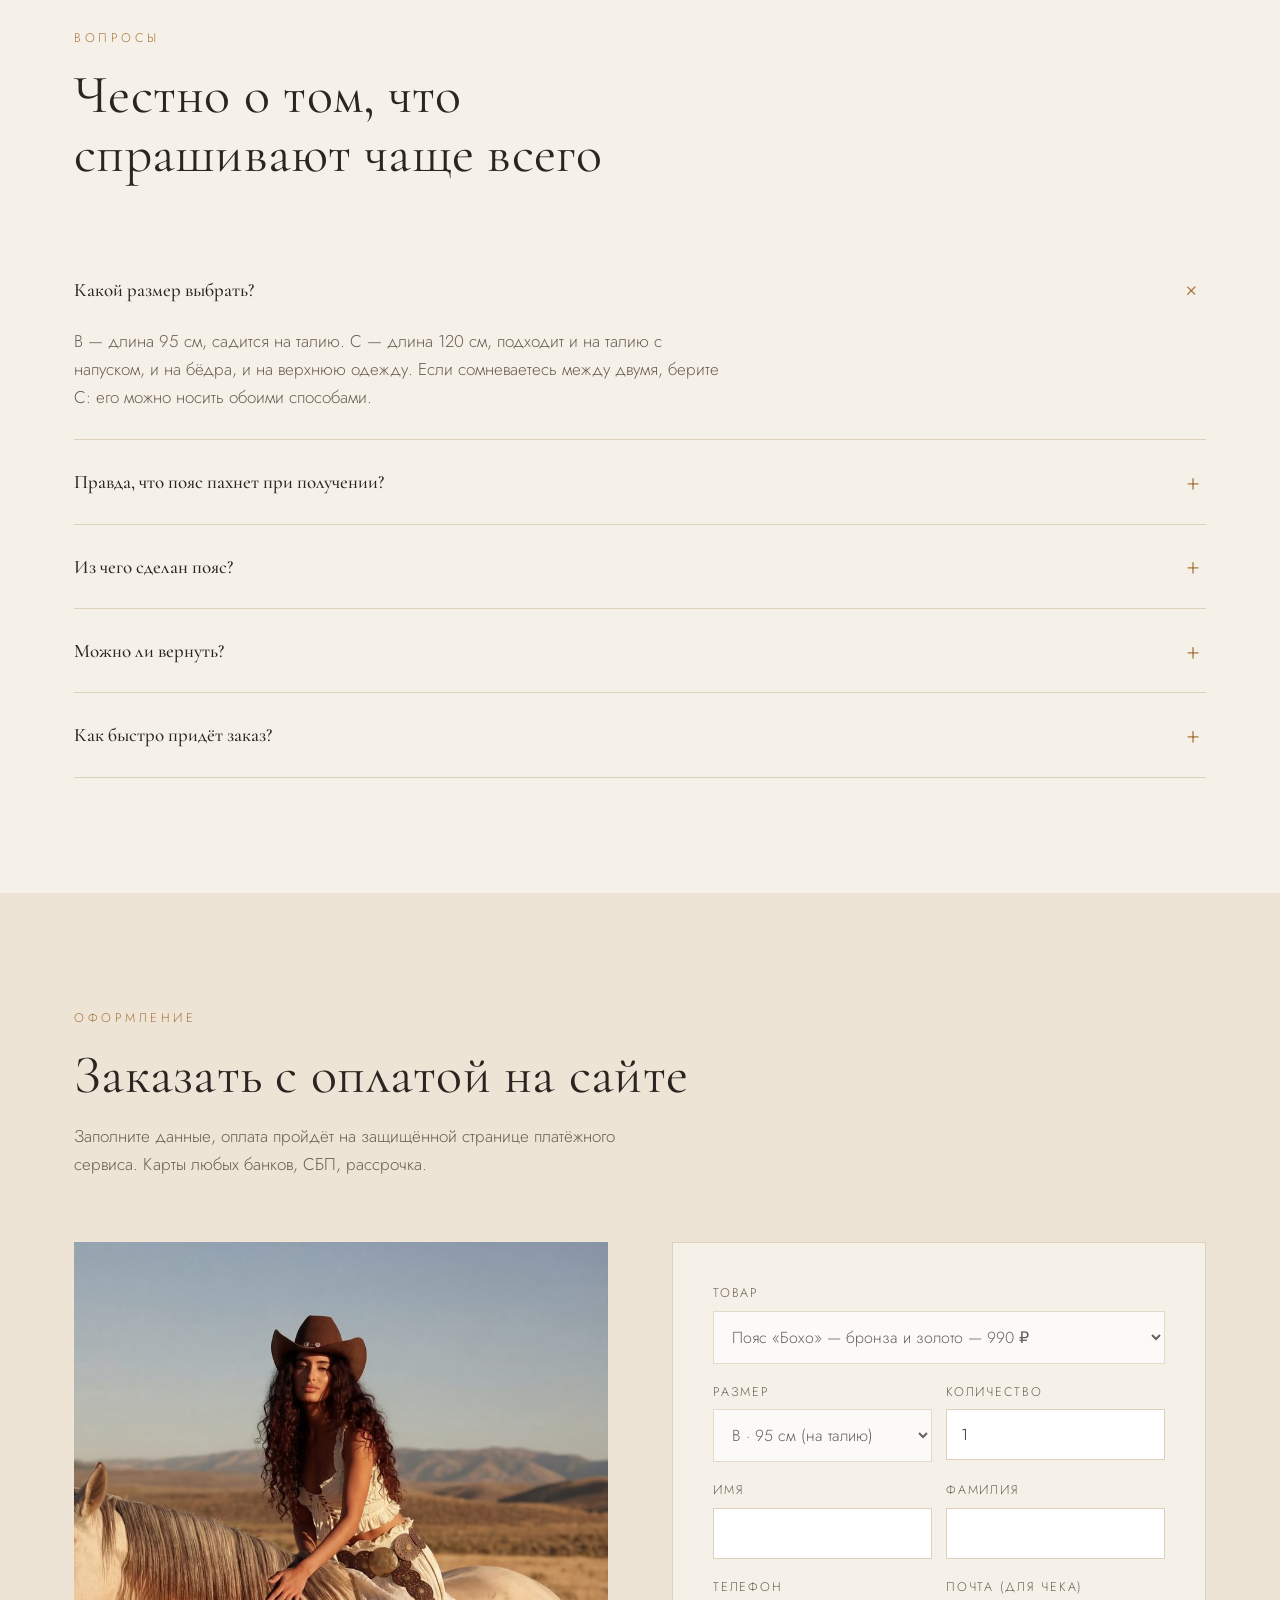
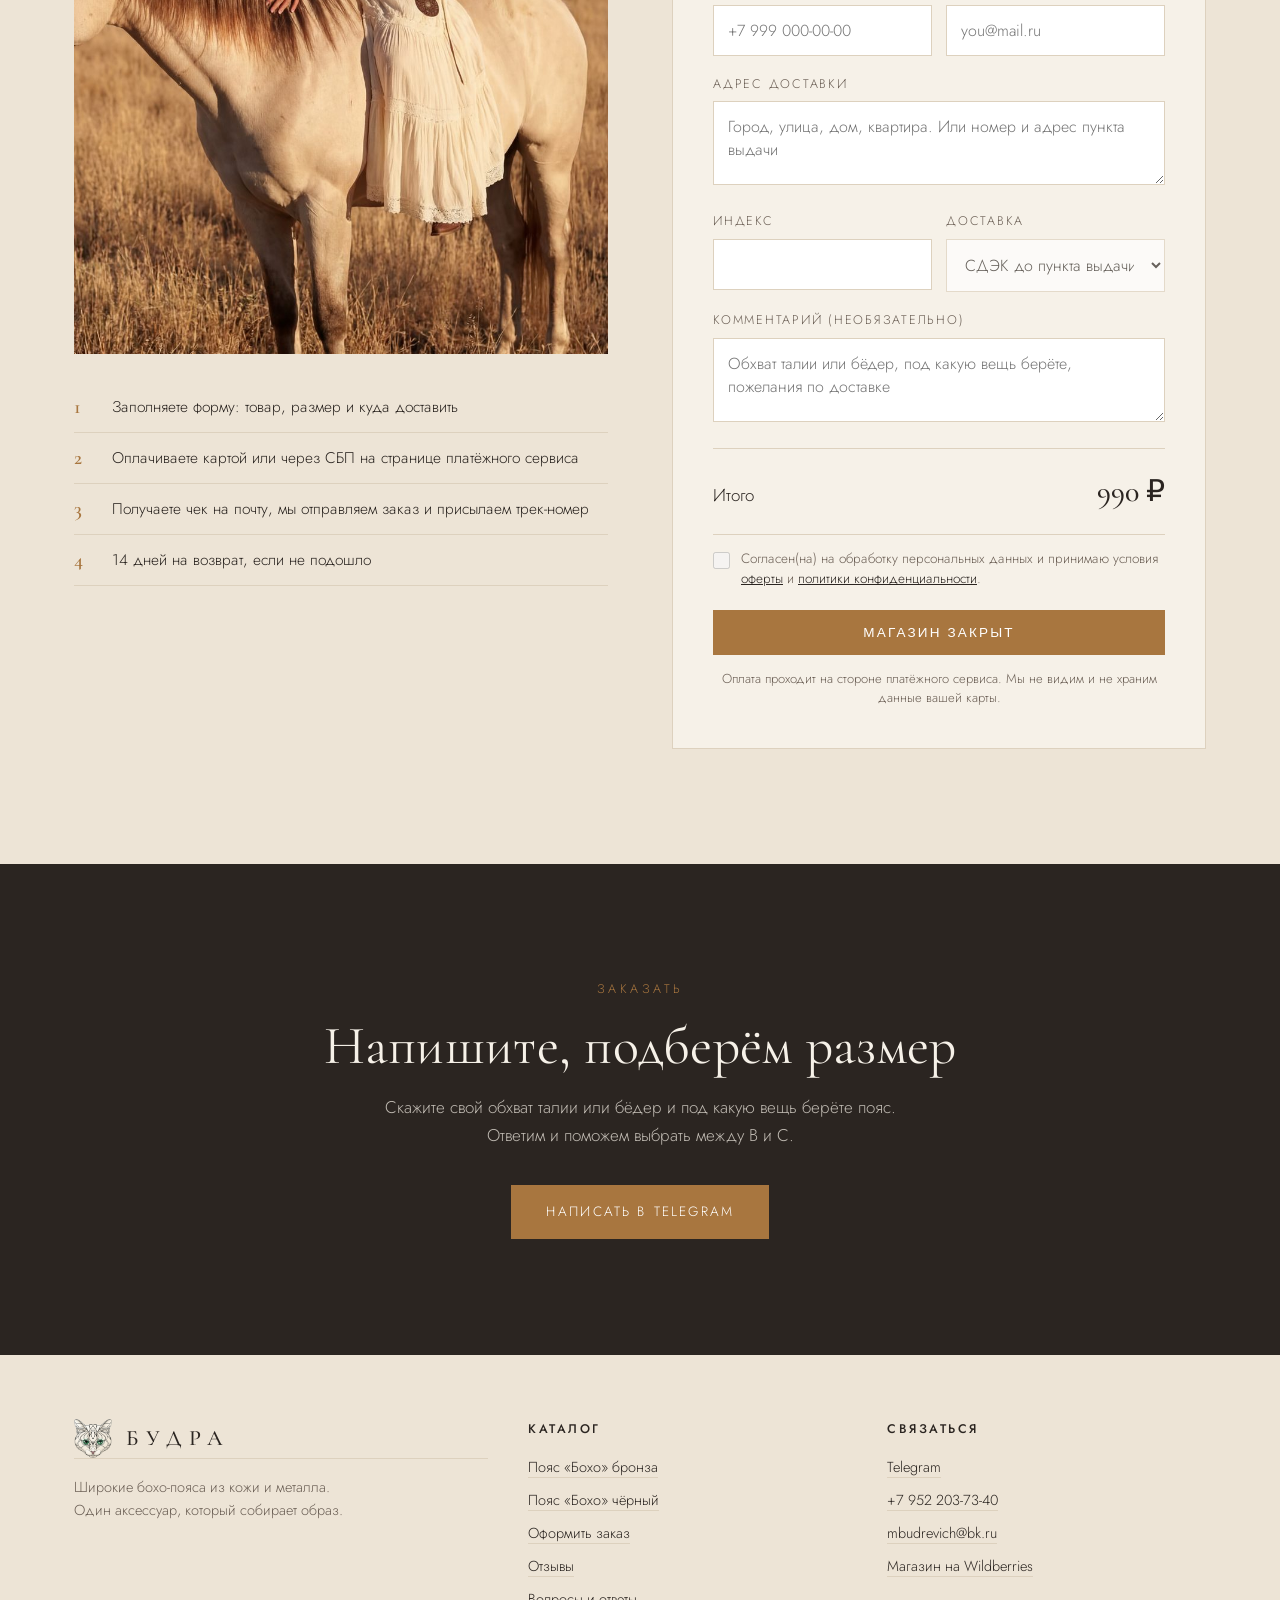
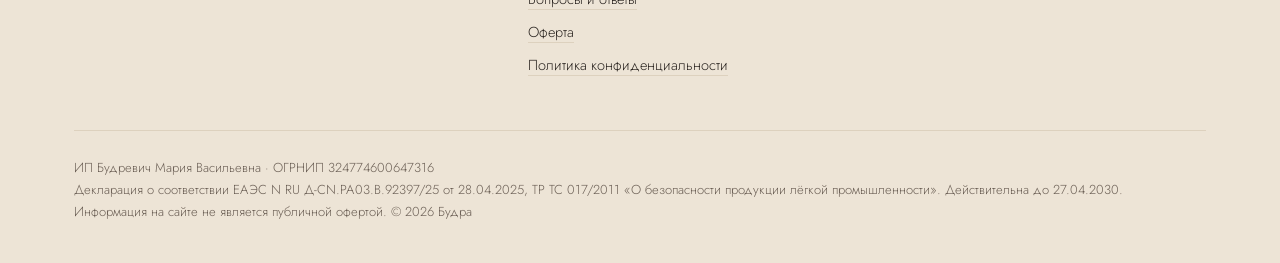
==== commit 34560896: "Add files via upload" ====
--- a/cases/budra/index.html
+++ b/cases/budra/index.html
@@ -282,6 +282,7 @@
 </style>
 </head>
 <body>
+<div style="background:#2a2420;color:#f1e7da;text-align:center;font-size:13px;padding:10px 16px;position:relative;z-index:50">Магазин закрыт, заказы не принимаются. Сайт сохранён как пример работы студии <a href="../../index.html" style="color:#e6c79c">budra.ai</a>.</div>
 
 <header id="hdr">
   <div class="wrap nav">
@@ -628,7 +629,7 @@
             <a href="politika.html" target="_blank">политики конфиденциальности</a>.</span>
         </label>
 
-        <button class="btn" type="submit">Перейти к оплате</button>
+        <button class="btn" type="submit">Магазин закрыт</button>
         <div class="pay-note">Оплата проходит на стороне платёжного сервиса. Мы не видим и не храним данные вашей карты.</div>
         <div class="form-msg" id="formMsg"></div>
       </form>
@@ -718,6 +719,7 @@
 
 // форма заказа
 var form = document.getElementById('orderForm');
+form.querySelectorAll('input,select,textarea').forEach(function(el){ el.disabled = true; });
 if (form) {
   var elItem  = document.getElementById('f-item'),
       elQty   = document.getElementById('f-qty'),
@@ -738,6 +740,7 @@
   form.addEventListener('submit', function(e){
     e.preventDefault();
     msg.classList.remove('on');
+    return show('Магазин закрыт: заказы больше не принимаются. Сайт сохранён как пример работы студии budra.ai.');
 
     var first = val('f-first'), last = val('f-last'),
         phone = val('f-phone'), email = val('f-email'), addr = val('f-addr');
